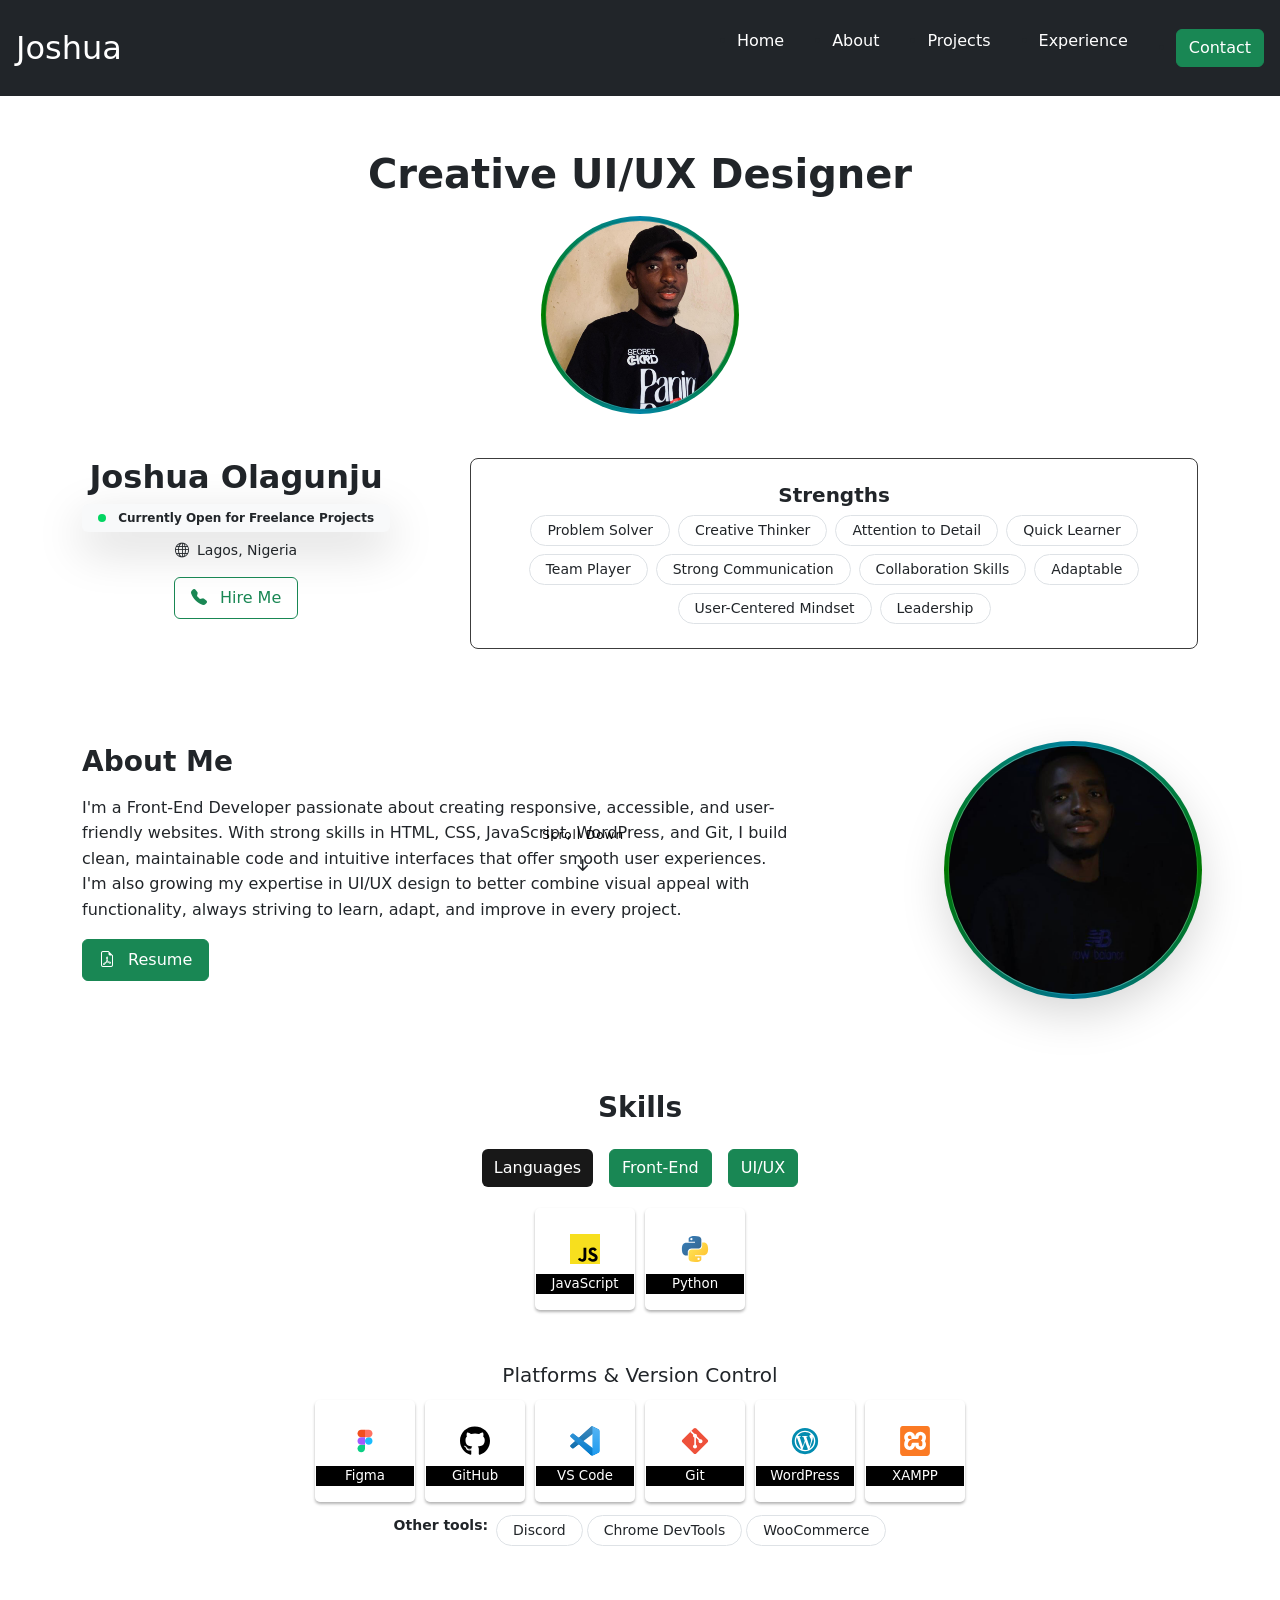
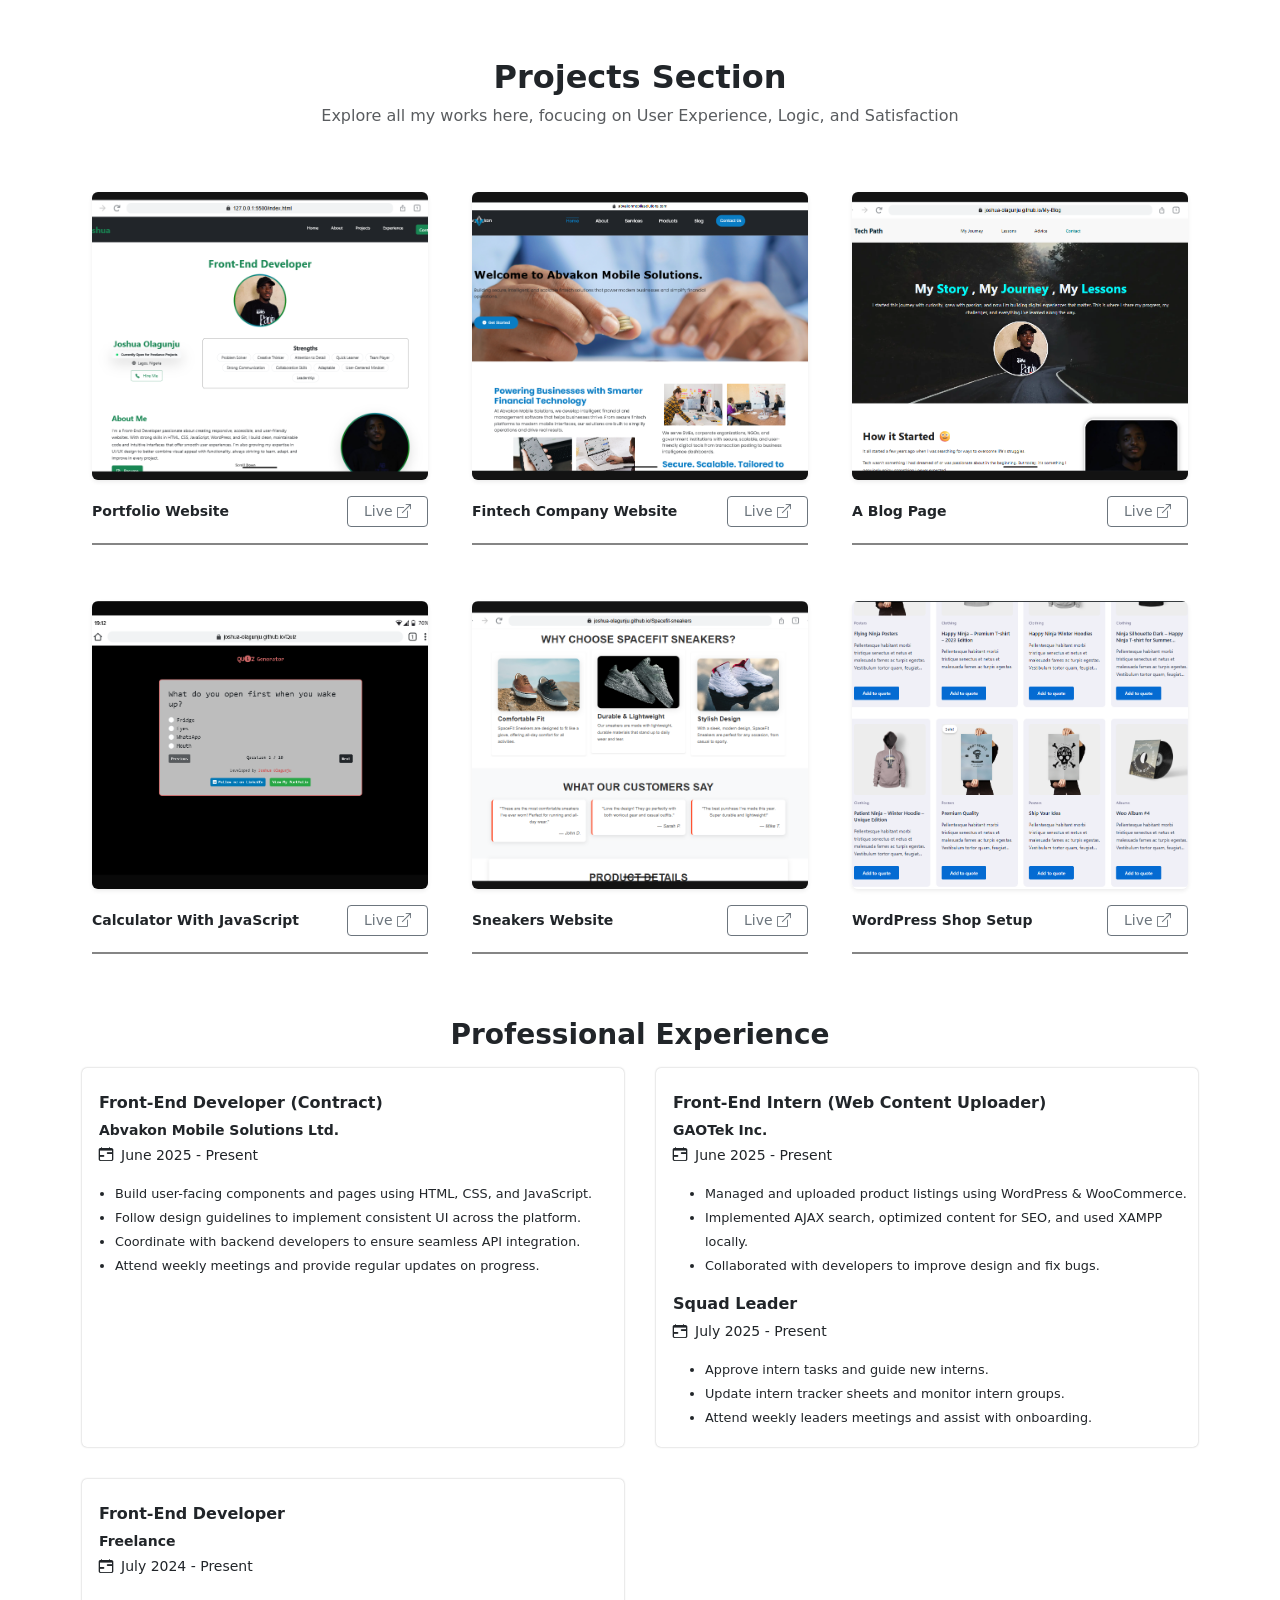
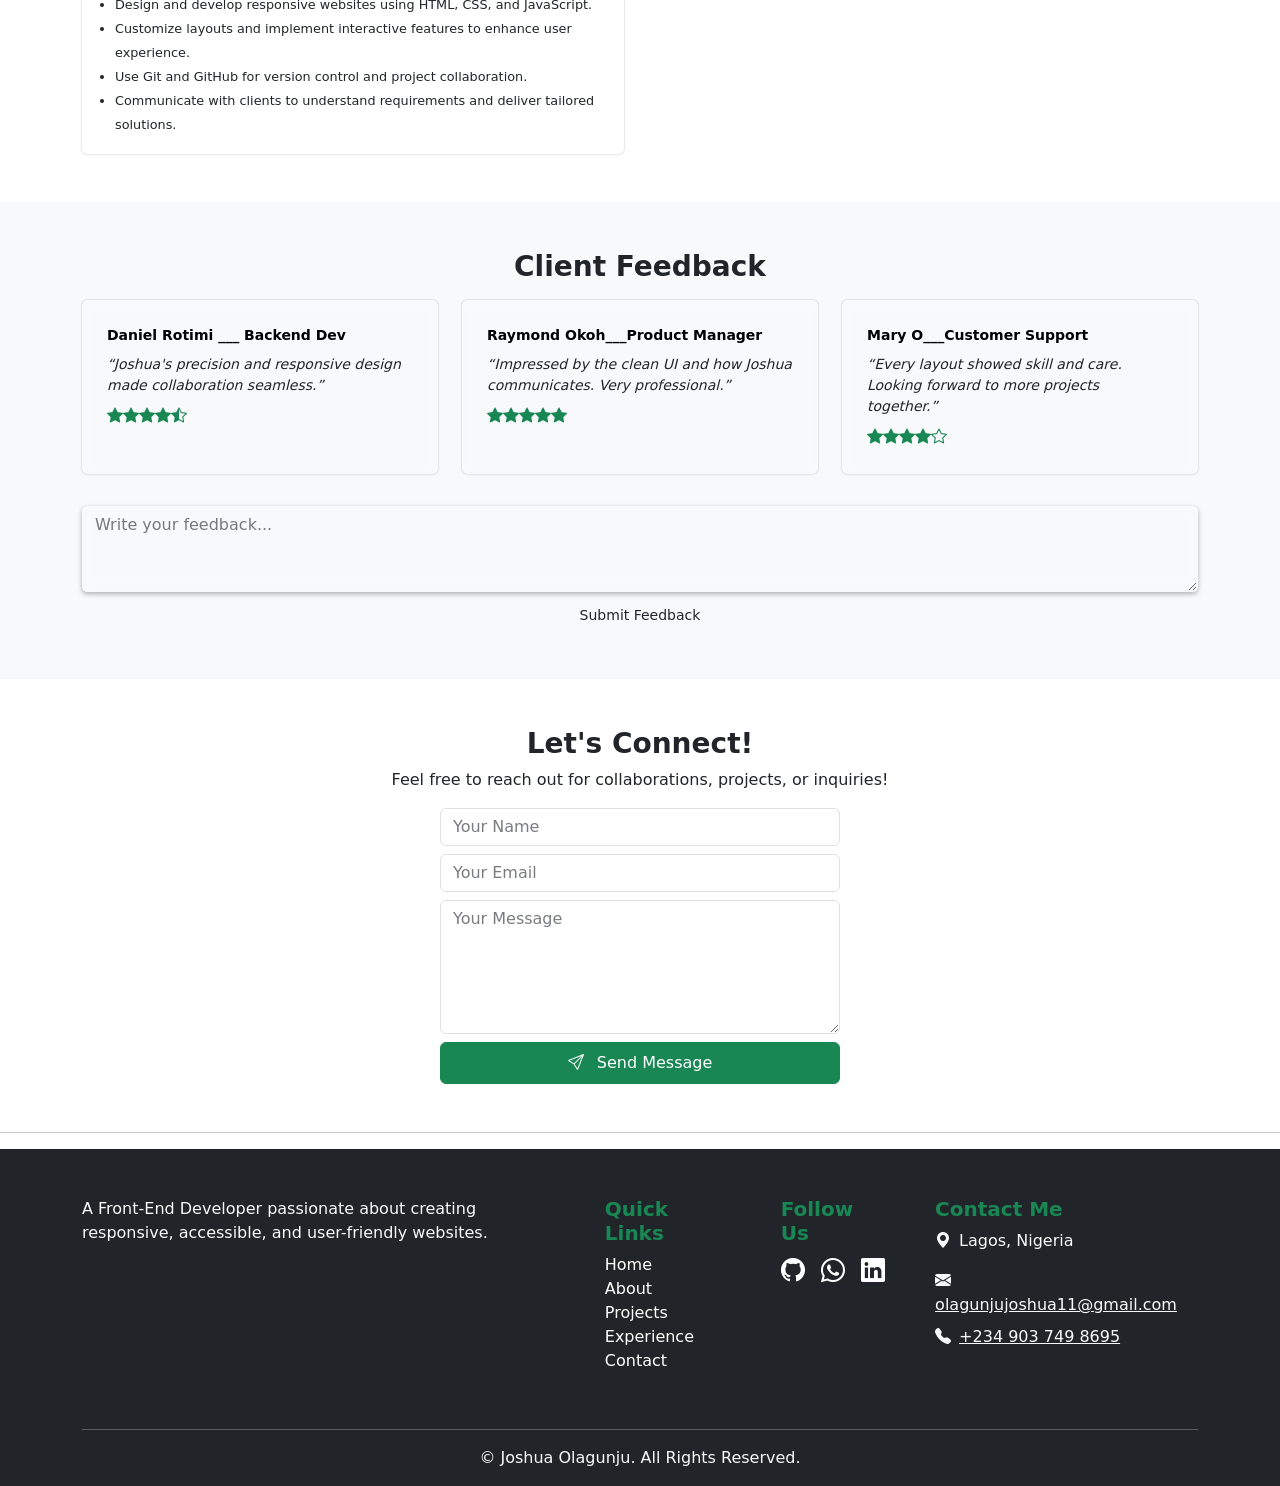
==== index.html @ f1cfe769 "Project" ====
<!DOCTYPE html>
<html lang="en">
        <head>
    <link rel="icon" href="Images/letter-o-svgrepo-com.svg" type="image/svg+xml" sizes="16x16 32x32">
    <title>Joshua Olagunju Portfolio</title>
    <meta name="Description" content="Joshua Olagunju - Showcasing web development, UI/UX design, and cybersecurity projects.">
    <meta charset="UTF-8">
    <meta name="viewport" content="width=device-width, initial-scale=1.0">
    <link href="https://cdn.jsdelivr.net/npm/aos@2.3.4/dist/aos.css" rel="stylesheet">
    <link rel="stylesheet" href="CSS/bootstrap.min.css">
    <link rel="stylesheet" href="https://cdn.jsdelivr.net/npm/bootstrap-icons@1.10.5/font/bootstrap-icons.css">
    <link rel="stylesheet" href="CSS/style.css">
        </head>

    <body>

    <!--=========
     HEADER SECTION
     ===========-->
    <header class="d-flex justify-content-between align-items-center px-3 py-4 bg-dark">
  <!-- Logo -->
      <div class=" " style="font-size: x-large;">
        <a href="#" style="text-decoration: none;">
          <div class="">
              <span class="text-white fs-2">Joshua</span>
          </div>
        </a>
      </div>

  <!-- Navigation (Only on md and above) -->
      <div class="">
        <nav class="web-nav">
          <ul  class="gap-5 d-flex mb-0">
            <li><a href="#" class="">Home</a></li>
            <li><a href="#about" class="">About</a></li>
            <li><a href="#projects" class="">Projects</a></li>
            <li><a href="#experience" class="">Experience</a></li>
            <li><a href="#contact" class="btn btn-success">Contact</a></li>
          </ul>
        </nav>
      </div>

    <!-- Mobile Menu -->
    <div class="mobile-nav">
      <input type="checkbox" id="menu-toggle" class="menu-checkbox">
        <label for="menu-toggle" class="menu-label">☰</label>
          <nav class="menu bg-dark">
            <ul>
              <li><a href="#">Home</a></li>
              <li><a href="#about"> About</a></li>
              <li><a href="#projects"> Projects</a></li>
              <li><a href="#experience"> Experience</a></li>
              <li><a href="#contact"> Contact</a></li>
            </ul>
          </nav>
    </div>

    </header>


    <!--=========
     HERO SECTION
     ===========-->
    <section id="hero" class="heroo pt-5 mt-0">
      <p class="text-center  fs-1 mb-3 welcomeid fw-bold" id="welcome"></p>
        <div class="d-flex justify-content-center align-items-center">
          <div class="border-glow">
            <img src="Images/Profile.jpg" class="img-fluid rounded-circle feature-box"
            id="about-image" alt="Profile Picture" 
            style="max-width: 190px; max-height: 190px;">
          </div>
        </div>
    </section>

    <!--=========
     HERO SECTION 2
     ===========-->
    <section class="container py-5 text-center ">

      <div class="second-hero">

        <div class="" >
          <h3 class="fw-bold  fs-2">Joshua Olagunju</h3>
            <div class="badge py-2 mb-2 px-3 gap-2 bg-light shadow-lg text-dark">
              <span class="blinking-dot me-2"></span> Currently Open for Freelance Projects
            </div>
              <p class="small hero-2-text">
                <i class="bi bi-globe me-2"></i>Lagos, Nigeria
              </p>
            <div>
              <a href="mailto:olagunjujoshua11@gmail.com" target="_blank"
               class="btn btn-outline-success px-3 py-2">
                <i class="bi-telephone-fill me-2"></i> Hire Me
              </a>
            </div>
        </div>

  <!-- Right: Project card -->
          <div class="strength p-4">
            <h5 class="card-title fw-bold mb-2 text-center">Strengths</h5>
              <div class="d-flex flex-wrap justify-content-center gap-2 mt-2 small">
                  <span class="px-3 py-1 border rounded-pill  strength-pill">Problem Solver</span>
                  <span class="px-3 py-1 border rounded-pill  strength-pill">Creative Thinker</span>
                  <span class="px-3 py-1 border rounded-pill  strength-pill">Attention to Detail</span>
                  <span class="px-3 py-1 border rounded-pill  strength-pill">Quick Learner</span>
                  <span class="px-3 py-1 border rounded-pill  strength-pill">Team Player</span>
                  <span class="px-3 py-1 border rounded-pill  strength-pill">Strong Communication</span>
                  <span class="px-3 py-1 border rounded-pill  strength-pill">Collaboration Skills</span>
                  <span class="px-3 py-1 border rounded-pill  strength-pill">Adaptable</span>
                  <span class="px-3 py-1 border rounded-pill  strength-pill">User-Centered Mindset</span>
                  <span class="px-3 py-1 border rounded-pill  strength-pill">Leadership</span>
              </div>
          </div>
      
        </div>

  <!-- Scroll Down Indicator -->
        <div class="scroll-down-indicator position-fixed bottom-0 end-50 m-3 d-none d-md-flex flex-column align-items-center">
          <span class="scroll-text small mb-1">Scroll Down</span>
            <i class="bi bi-arrow-down-short fs-4"></i>
        </div>
    </section>

    <!--=========
     ABOUT SECTION 
     ===========-->
    <section class="container py-5" id="about">
      <div class="about-section">

    <!-- Left Column: About Me Text -->
      <div>
        <div class="mb-3">
          <h3 class="fw-bold mb-0 ">About Me</h3>  
        </div>
          <p style="line-height: 1.6;">
            I'm a Front-End Developer passionate about creating responsive, accessible, and 
            user-friendly websites. With strong skills in HTML, CSS, JavaScript, WordPress,
            and Git, I build clean, maintainable code and intuitive interfaces that offer 
            smooth user experiences. I'm also growing my expertise in UI/UX design to better
            combine visual appeal with functionality, always striving to learn, adapt,
            and improve in every project.
          </p> 
            <button class="btn btn-success px-3 py-2"
                onclick="window.open('https://drive.google.com/file/d/1ixVvZtVvsnKOEx0xkJU2wx_cqNQzEuU1/view?usp=sharing', '_blank')">
              <i class="bi bi-file-earmark-pdf me-2"></i> Resume 
            </button>
      </div>

    <!-- Right Column: Profile Image -->
      <div class=" d-flex justify-content-center">
        <div class="border-glow">
          <img src="Images/467865609_122128371410443868_6691633975994226230_n (1).jpg" 
            alt="Joshua Olagunju" 
            class="img-fluid rounded-circle feature-box shadow-lg" style="max-width: 290px; max-height: 290px;">
        </div>
      </div>
      </div>
    </section>
  
    <!--=========
     SKILLS SECTION
     ===========-->
    <section class="container text-center py-5" id="skills">
  <h3 class="fw-bold mb-4" >Skills</h3>

  <!-- Skill Buttons -->
      <div class="d-flex justify-content-center my-3">
        <div class="d-flex gap-3">
          <button class="btn  btn-success skill-btn active" data-skill="languages" onclick="showSkill('languages')">Languages</button>
          <button class="btn  btn-success skill-btn" data-skill="frontend" onclick="showSkill('frontend')">Front-End</button>
          <button class="btn btn-success skill-btn" data-skill="uiux" onclick="showSkill('uiux')">UI/UX</button>
        </div>
      </div>

  <!-- Skill Tabs -->
      <div class="row justify-content-center ">
        

      <!-- Languages Tab -->
          <div id="languages" class="skill-section">
            <div class="d-flex flex-wrap justify-content-center align-items-center">
              <figure class="logo-container2">
                <img src="Images/javascript-svgrepo-com.svg" alt="JavaScript Logo" class="logo2">
                  <figcaption>JavaScript</figcaption>
              </figure>
              <figure class="logo-container2">
                <img src="Images/python-svgrepo-com(1).svg" alt="Python Logo" class="logo2">
                  <figcaption>Python</figcaption>
              </figure>
            </div>
          </div>

      <!-- Front-End Tab -->
          <div id="frontend" class="skill-section" style="display:none;">
            <div class="d-flex flex-wrap justify-content-center align-items-center">
              <figure class="logo-container2">
                <img src="Images/html-5-svgrepo-com.svg" alt="HTML Logo" class="logo2">
                  <figcaption>HTML</figcaption>
              </figure>
              <figure class="logo-container2">
                <img src="Images/css-svgrepo-com.svg" alt="CSS Logo" class="logo2">
                  <figcaption>CSS</figcaption>
              </figure>
              <figure class="logo-container2">
                <img src="Images/bootstrap-4-logo-svgrepo-com.svg" alt="Bootstrap Logo" class="logo2">
                  <figcaption>Bootstrap</figcaption>
              </figure>
              <figure class="logo-container2">
                <img src="Images/tailwindcss-icon-svgrepo-com.svg" alt="TailwindCSS Logo" class="logo2">
                  <figcaption>TailwindCSS</figcaption>
              </figure>
            </div>
          </div>

      <!-- UI/UX Tab -->
          <div id="uiux" class="skill-section" style="display:none;">
            <div class="d-flex flex-wrap justify-content-center align-items-center">
              <figure class="logo-container2">
                <img src="Images/figma-svgrepo-com.svg" alt="Figma Logo" class="logo2">
                  <figcaption>Figma</figcaption>
              </figure>
              <figure class="logo-container2">
                <img src="Images/adobe-xd-1-logo-svgrepo-com.svg" alt="Adobe XD Logo" class="logo2">
                  <figcaption>Adobe XD</figcaption>
              </figure>
              <figure class="logo-container2">
                <img src="Images/FigJam-technology (1).svg" alt="Figjam Logo" class="logo2">
                  <figcaption>Figjam</figcaption>
              </figure>
              <figure class="logo-container2">
                <img src="Images/miro.svg" alt="Miro Logo" class="logo2">
                  <figcaption>Miro</figcaption>
              </figure>
              <figure class="logo-container2">
                <img src="Images/canva-icon.svg" alt="Canva Logo" class="logo2">
                  <figcaption>Canva</figcaption>
              </figure>
            </div>
          </div>

    
  </div>

          <h5 class="fs-5 text-center mt-5">Platforms & Version Control</h5>
            <div class="d-flex flex-wrap align-items-center justify-content-center">
              <figure class="logo-container2 platform-item">
                <img src="Images/figma-svgrepo-com.svg" alt="Figma Logo" class="logo2">
                  <figcaption>Figma</figcaption>
              </figure>
              <figure class="logo-container2">
                <img src="Images/github.svg" alt="GitHub Logo" class="logo2 git">
                  <figcaption>GitHub</figcaption>
              </figure>
              <figure class="logo-container2 platform-item">
                <img src="Images/visual-studio-code-svgrepo-com.svg" alt="VS Code Logo" class="logo2">
                  <figcaption>VS Code</figcaption>
              </figure>
              <figure class="logo-container2 platform-item">
                <img src="Images/git-svgrepo-com(2).svg" alt="Git Logo" class="logo2">
                  <figcaption>Git</figcaption>
              </figure>
              <figure class="logo-container2 platform-item">
                <img src="Images/wordpress-svgrepo-com.svg" alt="WordPress Logo" class="logo2">
                  <figcaption>WordPress</figcaption>
              </figure>
              <figure class="logo-container2 platform-item">
                <img src="Images/xampp-svgrepo-com.svg" alt="XAMPP Logo" class="logo2">
                  <figcaption>XAMPP</figcaption>
              </figure>
            </div>

            <p class="d-flex flex-wrap justify-content-center gap-1 mt-2 small">
              <strong class="me-1 mb-0">Other tools:</strong>
                <span class="px-3 py-1 border rounded-pill  strength-pill">Discord</span>
                  <span class="px-3 py-1 border rounded-pill  strength-pill">Chrome DevTools</span>
                  <span class="px-3 py-1 border rounded-pill  strength-pill">WooCommerce</span>
            </p>
    </section>


    <!--=========
     PROJECTS SECTION
     ===========-->
    <section class="container text-center my-5">

      <h2 class="fw-bold ">Projects Section</h2>
      <p class="text-muted mb-5">Explore all my works here, focucing on User Experience, Logic, and Satisfaction</p>


      <div class="project-grid">

        <div class="project-grid-images my-3" style="border-bottom: 2px solid rgb(133, 133, 133);">
          <img src="./Images/Port Image.png" alt="Screenshot of Portfolio Website" 
          class="img-fluid rounded shadow-sm">
            <div class="d-flex justify-content-between align-items-center my-3">
              <h6 class="mb-0 fw-semibold small">Portfolio Website</h6>
                <a href="https://joshua-olagunju.github.io/My-portfolio/" target="_blank"
                 class="btn btn-sm btn-outline-secondary px-3">
                  Live <i class="bi bi-box-arrow-up-right"></i>
                </a>
            </div>
        </div>

        <div class="project-grid-images my-3" style="border-bottom: 2px solid rgb(133, 133, 133);">
          <img src="./Images/Abvakon Image.png" alt="Screenshot of Abvakon Website" 
          class="img-fluid rounded shadow-sm">
            <div class="d-flex justify-content-between align-items-center my-3">
              <h6 class="mb-0 fw-semibold small"> Fintech Company Website</h6>
                <a href="https://abvakonmobilesolutions.com/" target="_blank"
                 class="btn btn-sm btn-outline-secondary px-3">
                  Live <i class="bi bi-box-arrow-up-right"></i>
                </a>
            </div>
        </div>

        <div class="project-grid-images my-3" style="border-bottom: 2px solid rgb(133, 133, 133);">
          <img src="./Images/Tech Image.png" alt="Screenshot of a tech blog" 
          class="img-fluid rounded shadow-sm">
            <div class="d-flex justify-content-between align-items-center my-3">
              <h6 class="mb-0 fw-semibold small">A Blog Page</h6>
                <a href="https://joshua-olagunju.github.io/My-Blog/" target="_blank"
                 class="btn btn-sm btn-outline-secondary px-3">
                  Live <i class="bi bi-box-arrow-up-right"></i>
                </a>
            </div>
        </div>

        <div class="project-grid-images my-3" style="border-bottom: 2px solid rgb(133, 133, 133);">
          <img src="./Images/Calculator Image (2).png" alt="Screenshot of a Calculator" 
          class="img-fluid rounded shadow-sm">
            <div class="d-flex justify-content-between align-items-center my-3">
              <h6 class="mb-0 fw-semibold small">Calculator With JavaScript</h6>
                <a href="https://joshua-olagunju.github.io/Quiz/" target="_blank"
                 class="btn btn-sm btn-outline-secondary px-3">
                  Live <i class="bi bi-box-arrow-up-right"></i>
                </a>
            </div>
        </div>

        <div class="project-grid-images my-3" style="border-bottom: 2px solid rgb(133, 133, 133);">
          <img src="./Images/SpaceFit Image.png" alt="Screenshot of Sneakers Website" 
          class="img-fluid rounded shadow-sm">
            <div class="d-flex justify-content-between align-items-center my-3">
              <h6 class="mb-0 fw-semibold small">Sneakers Website</h6>
                <a href="https://joshua-olagunju.github.io/Spacefit-sneakers/" target="_blank"
                 class="btn btn-sm btn-outline-secondary px-3">
                  Live <i class="bi bi-box-arrow-up-right"></i>
                </a>
            </div>
        </div>

        <div class="project-grid-images my-3" style="border-bottom: 2px solid rgb(133, 133, 133);">
          <img src="./Images/WordPress Image.png" alt="Screenshot of Sneakers Website" 
          class="img-fluid rounded shadow-sm">
            <div class="d-flex justify-content-between align-items-center my-3">
              <h6 class="mb-0 fw-semibold small">WordPress Shop Setup</h6>
                <a href="https://drive.google.com/drive/folders/1NFXhBKiJlzMrghmNRfj2yG6DlJ00snWy?usp=sharing"
                 target="_blank" class="btn btn-sm btn-outline-secondary px-3">
                  Live <i class="bi bi-box-arrow-up-right"></i>
                </a>
            </div>
        </div>

      </div>
    </section>

    
    <!-- <section class="container py-5">
      <div class="mb-5 align-items-center justify-content-center">
        <div class="mb-4 text-md-center">
          <h3 id="projects" class="fw-bold mb-3 text-success">Featured projects</h3>
        </div>

    <div class="project-section" id="project-container">
      
      <div class="">
       <div class="card custom-card feature-box">
       <img src="Images/Screenshot 2025-06-28 085512.png" class="card-img-top" alt="Project 1">
       <div class="card-body mx-1 d-flex flex-column mt-0">
       <h6 class="card-title fw-semibold mt-4 text-start text-success" >Portfolio Website</h6>
       <p class="card-text text-start small text">
        My personal portfolio showcasing front-end skills with clean UI, responsive design,
         and smooth navigation using HTML, CSS, JS & Bootstrap</p>       
        <div class="d-flex gap-2 justify-content-between mt-auto">
        <a href="https://github.com/Joshua-olagunju/My-portfolio/blob/main/index.html" 
        class="btn btn-success btn-sm"  target="_blank">
          Code <i class="bi bi-code-slash"></i>
        </a>
        <a href="https://joshua-olagunju.github.io/My-portfolio/" target="_blank"
         class="btn btn-outline-success btn-sm">
          View Live <i class="bi bi-box-arrow-up-right"></i>
        </a>
        <a href="https://github.com/Joshua-olagunju/My-portfolio/blob/main/README.md" target="_blank"
          class="btn btn-success btn-sm">Read More <i class="bi bi-arrow-right"></i></a>
        </div>
      </div>
          </div>
      </div>

    
      <div class="">
        <div class="card custom-card feature-box">
    <img src="Images/Screenshot 2025-06-11 114315.png" class="card-img-top" alt="WooCommerce Project">
    <div class="card-body mx-1 d-flex flex-column mt-0">
        <h6 class="card-title fw-semibold mt-4 text-start text-success">WordPress Store Setup</h6>
        <p class="card-text text-start small text">
          A local WordPress store built with XAMPP, WooCommerce, and Astra Theme. Tasks included product CSV import, plugin setup, and UI customization via WordPress Customizer.
        </p>
      <div class="d-flex gap-2  justify-content-between mt-auto">
        <a href="https://github.com/Joshua-olagunju/ReadMe-WooCommerce/tree/main" target="_blank"
          class="btn btn-success btn-sm">Read More <i class="bi bi-arrow-right"></i></a>
        <a href="https://drive.google.com/drive/folders/1NFXhBKiJlzMrghmNRfj2yG6DlJ00snWy?usp=sharing" target="_blank"
          class="btn btn-outline-success btn-sm">View Demo <i class="bi bi-box-arrow-up-right"></i></a>
      </div>
    </div>
  </div>
      </div>

      
      <div class="">
        <div class="card custom-card feature-box">
       <img src="Images/Sky.png" class="card-img-top" alt="Project 3">
       <div class="card-body mx-1 d-flex flex-column mt-0">
       <h6 class="card-title fw-semibold mt-4 text-start text-success" >Skytime bulilding and solutions</h6>
       <p class="card-text text-start small text">
        A responsive front-end website for a building solutions company, showcasing products and past
        projects. Includes product listing, gallery highlights, and a checkout flow designed for future backend integration.
              </p>
     
         <div class="d-flex gap-2  justify-content-between mt-auto">
        <a href="#" target="_blank"
          class="btn btn-success btn-sm">
          View Live <i class="bi bi-box-arrow-up-right"></i>
        </a>
        <a href="#" target="_blank"
          class="btn btn-outline-success btn-sm">Read More <i class="bi bi-arrow-right"></i></a>
      </div>
      </div>
          </div>
      </div>

      
      <div class=" extra-project d-none">
        <div class="card custom-card feature-box">
       <img src="Images/Screenshot 2025-06-13 183102.png" class="card-img-top" alt="Project 3">
       <div class="card-body mx-1 d-flex flex-column mt-0">
       <h6 class="card-title fw-semibold mt-4 text-start text-success" >Spacefit Sneakers</h6>
       <p class="card-text text-start small text">
         A sleek landing page for showcasing stylish sneakers with responsive design
         and smooth UX. Built with HTML, Bootstrap, CSS, and JavaScript...
              </p>
     
         <div class="d-flex gap-2  justify-content-between mt-auto">
        <a href="https://github.com/Joshua-olagunju/Spacefit-sneakers/blob/main/index.html"  target="_blank"
          class="btn-success btn btn-sm">
          Code <i class="bi bi-code-slash"></i>
        </a>
        <a href="https://joshua-olagunju.github.io/Spacefit-sneakers/" target="_blank"
          class="btn btn-outline-success btn-sm">
          View Live <i class="bi bi-box-arrow-up-right"></i>
        </a>
        <a href="https://github.com/Joshua-olagunju/Spacefit-sneakers/blob/main/README.md" target="_blank"
          class="btn btn-success btn-sm">Read More <i class="bi bi-arrow-right"></i></a>
      </div>
      </div>
          </div>
      </div>

      <div class=" extra-project d-none">
  <div class="card custom-card feature-box">
    <img src="Images/Screenshot 2025-05-22 103023.png" class="card-img-top" alt="Project 4">
    <div class="card-body mx-1 d-flex flex-column mt-0">
      <h6 class="card-title fw-semibold mt-4 text-start text-success">Tech Blog</h6>
      <p class="card-text text-start small text">
        My Personal Blog, about my Tech story, Journey and Lessons.
      </p>

      <div class="d-flex gap-2 justify-content-between mt-auto">
        <a href="https://github.com/Joshua-olagunju/My-Blog/blob/main/index.html"
          target="_blank"
          class="btn btn-sm btn-success">
          Code <i class="bi bi-code-slash"></i>
        </a>

        <a href="https://joshua-olagunju.github.io/My-Blog/"
          target="_blank"
          class="btn btn-sm btn-outline-success
          ">
          View Live <i class="bi bi-box-arrow-up-right"></i>
        </a>
      </div>
    </div>
  </div>
</div>

      <div class=" extra-project d-none">
         <div class="card  custom-card feature-box">
       <img src="Images/Screenshot 2025-06-13 183620.png" class="card-img-top" alt="Project 2">
       <div class="card-body mx-1 d-flex flex-column mt-0">
       <h6 class="card-title  fw-semibold mt-4 text-start text-success" >DriftTech Website</h6>
       <p class="card-text text-start small text">
         A company site for web dev, cybersecurity & IT consulting. I handled 
        front-end layout, UX, and responsiveness using HTML, CSS, JS & PHP...
      </p>
    
        <div class="d-flex justify-content-between mt-auto">
        <a href="https://drifttech.com.ng/index.php" target="_blank"
         class="btn btn-sm btn-success">
          View Live <i class="bi bi-box-arrow-up-right"></i>
        </a>
          <a href="https://github.com/Joshua-olagunju/ReadMe-DriftTech/blob/main/README.md" target="_blank"
          class="btn btn-sm btn-outline-success">Read More <i class="bi bi-arrow-right"></i></a>
      </div>
      </div>
            </div>
      </div>

      <div class=" extra-project d-none">
      <div class="card custom-card feature-box">
    <img src="Images\Screenshot 2025-06-06 234215.png" class="card-img-top" alt="Quiz Project">
    <div class="card-body mx-1 d-flex flex-column mt-0">
        <h6 class="card-title fw-semibold mt-4 text-start text-success">Quiz Generator App</h6>
        <p class="card-text text-start small text">
          A personalized quiz application built with HTML, CSS, Bootstrap & JavaScript. 
          It features multiple-choice questions, score tracking, and dynamic rendering.
        </p>
   
      <div class="d-flex justify-content-between mt-auto">
        <a href="https://github.com/Joshua-olagunju/Quiz/blob/main/index.html" target="_blank"
          class="btn btn-sm btn-success">
          Code <i class="bi bi-code-slash"></i>
        </a>
        <a href="https://joshua-olagunju.github.io/Quiz/" target="_blank"
          class="btn btn-sm btn-outline-success">
          View Live <i class="bi bi-box-arrow-up-right"></i>
        </a>
      </div>
    </div>
  </div>
      </div>

      <div class=" extra-project d-none">
        <div class="card custom-card feature-box">
       <img src="Images/Screenshot 2025-06-13 183233.png" class="card-img-top" alt="Project 4">
       <div class="card-body mx-1 d-flex flex-column mt-0">
       <h6 class="card-title fw-semibold mt-4 text-start text-success" >Web Dev Portfolio</h6>
       <p class="card-text text-start small text" >
        A responsive, modern site built with HTML, CSS & JS to showcase the client’s work and contact info.</p>
   
         <div class="d-flex gap-2 justify-content-between mt-auto">
        <a href="https://github.com/Temitayo-Rotimi/My-portfolio"  target="_blank"
          class="btn btn-sm btn-success">
          Code <i class="bi bi-code-slash"></i>
        </a>
        <a href="https://temitayo-rotimi.github.io/My-portfolio/" target="_blank"
          class="btn btn-sm btn-outline-success">
          View Live <i class="bi bi-box-arrow-up-right"></i>
        </a>
      </div>
      </div>
            </div>
      </div>
    </div>

    
    <div class="text-center mt-4">
      <button id="toggle-projects" class="btn btn-success"><i class="bi bi-kanban me-2"></i>More Projects</button>
    </div>
  </div>
    </section> -->

    <!--=========
     EXPEREINCE SECTION
     ===========-->
    <section class="container pb-5">
        <h3 id="experience" class="text-start text-md-center mb-3 fw-bold">
        Professional Experience
        </h3>
          <div class="experience-section">
    <!-- Abvakon -->
              <div class="text-start feature-box h-100">
                <h6 class="mt-4 ms-3 fw-semibold ">Front-End Developer (Contract)</h6>
                  <p class="small mb-1 ms-3 fw-semibold">Abvakon Mobile Solutions Ltd.</p>
                  <p class="small ms-3">
                    <i class="bi bi-calendar-range me-2"></i>June 2025 - Present
                  </p>
       
                    <ul style="font-size: 0.8rem; line-height: 1.5rem; color:var(--text-color)">
                      <li>Build user-facing components and pages using HTML, CSS, and JavaScript.</li>
                      <li>Follow design guidelines to implement consistent UI across the platform.</li>
                      <li>Coordinate with backend developers to ensure seamless API integration.</li>
                      <li>Attend weekly meetings and provide regular updates on progress.</li>
                    </ul>
              </div>
    <!-- GAOTek -->
            
              <div class="text-start feature-box h-100">
                <h6 class="mt-4 ms-3 fw-semibold ">Front-End Intern (Web Content Uploader)</h6>
                  <p class="small mb-1 ms-3 fw-semibold">GAOTek Inc.</p>
                  <p class="small ms-3">
                    <i class="bi bi-calendar-range me-2"></i>June 2025 - Present
                  </p>
                    <ul class="ms-3" style="font-size: 0.8rem; line-height: 1.5rem; color:var(--text-color)">
                      <li>Managed and uploaded product listings using WordPress & WooCommerce.</li>
                      <li>Implemented AJAX search, optimized content for SEO, and used XAMPP locally.</li>
                      <li>Collaborated with developers to improve design and fix bugs.</li>
                    </ul>

                      <h6 class="ms-3 fw-semibold">Squad Leader</h6>
                        <p class="small ms-3">
                          <i class="bi bi-calendar-range me-2"></i>July 2025 - Present
                        </p>
                          <ul class="ms-3" style="font-size: 0.8rem; line-height: 1.5rem; color:var(--text-color)">
                            <li>Approve intern tasks and guide new interns.</li>
                            <li>Update intern tracker sheets and monitor intern groups.</li>
                            <li>Attend weekly leaders meetings and assist with onboarding.</li>
                          </ul>
              </div>
  <!-- Freelance Centered -->             
                <div class="text-start feature-box h-100">
                  <h6 class="mt-4 ms-3 fw-semibold ">Front-End Developer</h6>
                    <p class="small mb-1 ms-3 fw-semibold">Freelance</p>
                      <p class="small ms-3">
                        <i class="bi bi-calendar-range me-2"></i>July 2024 - Present
                      </p>
      
                        <ul style="font-size: 0.8rem; line-height: 1.5rem; color:var(--text-color)">
                          <li>Design and develop responsive websites using HTML, CSS, and JavaScript.</li>
                          <li>Customize layouts and implement interactive features to enhance user experience.</li>
                          <li>Use Git and GitHub for version control and project collaboration.</li>
                          <li>Communicate with clients to understand requirements and deliver tailored solutions.</li>
                        </ul>
                </div>
          </div>
            
    </section>

           
    <!-- FEEDBACK SECTION -->
    <section class="py-5 bg-light">
  <h3 class="text-center mb-3 fw-bold">Client Feedback</h3>
  <div class="container">
    <div class="row justify-content-center">

      <!-- Testimonial 1 -->
      <div class="col-md-4 col-sm-6 mb-2" > <!-- Added mb-4 for vertical gap -->
        <div class="feature-box h-100">
          <article class="rounded p-4 h-100">
            <div class="d-flex align-items-center gap-2 mb-2">
              <span class="small fw-semibold" style="color: #000000;">Daniel Rotimi ___ Backend Dev</span>
            </div>
            <p class="fst-italic small mb-2">“Joshua's precision and responsive design made collaboration seamless.”</p>
            <div class="text-success">
              <i class="bi bi-star-fill"></i><i class="bi bi-star-fill"></i><i class="bi bi-star-fill"></i><i class="bi bi-star-fill"></i><i class="bi bi-star-half"></i>
            </div>
          </article>
        </div>
      </div>

      <!-- Testimonial 2 -->
      <div  class="col-md-4 col-sm-6 mb-2 ">
        <div class="feature-box h-100">
          <article class="rounded p-4 h-100">
            <div class="d-flex align-items-center gap-2 mb-2">
              <span class="small fw-semibold" style="color: #000000;">Raymond Okoh___Product Manager</span>
            </div>
            <p class="fst-italic small mb-2">“Impressed by the clean UI and how Joshua communicates. Very professional.”</p>
            <div class="text-success">
              <i class="bi bi-star-fill"></i><i class="bi bi-star-fill"></i><i class="bi bi-star-fill"></i><i class="bi bi-star-fill"></i><i class="bi bi-star-fill"></i>
            </div>
          </article>
        </div>
      </div>

      <!-- Testimonial 3 -->
      <div class="col-md-4 col-sm-6 mb-2 ">
        <div class="feature-box h-100">
          <article class="rounded p-4 h-100">
            <div class="d-flex align-items-center gap-2 mb-2">
              <span class="small fw-semibold" style="color: #000000;">Mary O___Customer Support</span>
            </div>
            <p class="fst-italic small mb-2">“Every layout showed skill and care. Looking forward to more projects together.”</p>
            <div class="text-success">
              <i class="bi bi-star-fill"></i><i class="bi bi-star-fill"></i><i class="bi bi-star-fill"></i><i class="bi bi-star-fill"></i><i class="bi bi-star"></i>
            </div>
          </article>
        </div>
      </div>

    </div>

    <!-- CTA -->
<div class="text-center mt-4">
  <!-- Feedback input section -->
  <div id="feedback">
    <textarea id="feedbackText" rows="3" class="form-control mb-2 feedback" 
    placeholder="Write your feedback..."></textarea>
    <button id="submitFeedback" class="btn btn-sm px-4">Submit Feedback</button>
  </div>

  <!-- Thank you message hidden initially -->
  <p id="thankYouMsg" class="fw-semibold mt-2" style="display: none;">Thank you for your feedback!!!</p>
</div>

  </div>
    </section>

    <!-- BACKTOTOP SECTION -->
    <section>
          <div class="backtotop" id="backToTop">
            <a href="#"><img src="Images\top-up-direction-move-svgrepo-com.svg" alt="back to top"></a>
          </div>
    </section>

    <!-- CONTACT SECTION -->
    <section id="contact" class="mb-5 d-flex flex-column align-items-center justify-content-center">
      <!-- Toast container -->
<div id="toast">
</div>
  <h3 class="fw-bold text-center  mt-5">Let's Connect!</h3>
  <p class="text-center">Feel free to reach out for collaborations, projects, or inquiries!</p>

  <div class="w-100 d-flex justify-content-center px-3">
    <form action="https://formspree.io/f/mkgjdyrv" method="POST" autocomplete="on" class="w-100" style="max-width: 400px;">
      <div class="mb-2" style="  border: 1px solid var(--text-color); border-radius: 8px;">
        <input type="text" name="name" id="name" class="form-control" placeholder="Your Name" required autocomplete="name"
         />
      </div>
      <div class="mb-2" style="  border: 1px solid var(--text-color); border-radius: 8px;">
        <input type="email" name="_replyto" class="form-control" placeholder="Your Email" required autocomplete="email"
           />
      </div>
      <div class="mb-2" style="  border: 1px solid var(--text-color); border-radius: 8px;">
        <textarea name="message" class="form-control" rows="5" placeholder="Your Message" required autocomplete="off"
  ></textarea>
      </div>
      <button type="submit" class="w-100 py-2 small btn btn-success"
      >
        <i class="bi bi-send me-2"></i> Send Message
      </button>
    </form>
  </div>
    </section>

  
    <script src="JS/script.js"></script>
    <script src="https://cdn.jsdelivr.net/npm/aos@2.3.4/dist/aos.js"></script>
    <script>
    AOS.init({
        duration: 1700,  // Duration of the animation
        once: false,     // Make sure animation happens only once
        mirror: true,
    });
    </script>

    </body>
    <hr style="color: var(--text-color)">

     <!--============== 
        Footer Section
    ================-->
    <footer class="bg-dark text-light pt-5 pb-3">
  <div class="container">
    <!-- <div class="row d-flex flex-column flex-md-row"> -->
    <div class=" my-footer">

      <!-- Logo and Description -->
      <div class="footer-description mb-4 align-items-center align-items-md-start">
        
        <p>A Front-End Developer passionate about creating responsive, accessible, and 
            user-friendly websites. </p>
      </div>

      <!-- Quick Links -->
      <div class=" mb-4">
        <h5 class="fw-bold text-success">Quick Links</h5>
        <ul class="list-unstyled foot">
           <li><a href="#" class="">Home</a></li>
            <li><a href="#about" class="">About</a></li>
            <li><a href="#projects" class="">Projects</a></li>
            <li><a href="#experience" class="">Experience</a></li>
            <li><a href="#contact" class="">Contact</a></li>
        </ul>
      </div>

      <!-- Social Links -->
      <div class=" mb-4 align-items-start">
        <h5 class="fw-bold text-success">Follow Us</h5>
        <div class="d-flex social-icons">
        <a href="#" class=" me-3 fs-5"><i class="bi bi-github"></i></a>
        <a href="https://wa.me/+2349037498695" class=" me-3 fs-5"><i class="bi bi-whatsapp"></i></a>
        <a href="https://www.linkedin.com/in/joshuaolagunju/" class=" fs-5"><i class="bi bi-linkedin"></i></a>
        </div>
      </div>

      <!-- Contact Info -->
      <div class=" mb-4 align-items-start">
        <h5 class="fw-bold text-success">Contact Me</h5>
        <p><i class="bi bi-geo-alt-fill me-2"></i>Lagos, Nigeria</p>
        <div class="d-flex flex-column gap-2">
       <a href="mailto:olagunjujoshua11@gmail.com" style="text-decoration: underline; color: inherit;">
          <i class="bi bi-envelope-fill me-2"></i>olagunjujoshua11@gmail.com</a>
        <a href="tel:+2349037498695" style="text-decoration: underline; color: inherit;">
          <i class="bi bi-telephone-fill me-2" ></i>+234 903 749 8695</a>
        </div>
      </div>

    </div>

    <hr class="border-light">
    <div class="text-center">
      <p class="mb-0">&copy; Joshua Olagunju. All Rights Reserved.</p>
    </div>
  </div>
</footer>
</html>
---- CSS/style.css ----
*{
  margin: 0;
  padding: 0;
  box-sizing: border-box;
}
body, html {
  overflow-x: hidden;
}

  /* ========================
   Header and footer Section
   ======================== */

header {
    box-sizing: border-box;
}
.web-nav li a {
    display: inline-block; /* makes transform work better */  
    text-decoration: none;  
    transition: color 0.4s ease-in-out;
    color: #ffffff;
      
}
.web-nav li a:hover { 
    color: rgb(9, 156, 51);   
}
.mobile-nav{
  display: none;
}
@media (min-width: 0px) and (max-width: 1024px) {
  .web-nav{
    display: none;
  }
  .mobile-nav{
    display: block;
  }
}
     /* ========================
   Drop down menu mobile Section
   ======================== */
@media (min-width: 768px) {
    .menu-label, .menu-checkbox, .menu {
        display: none; /* Hide the mobile menu for larger screens */
    }
    .desktop-nav {
        display: block; /* Show desktop navigation */
    }
}
/* Mobile Navigation Styles */
@media (min-width: 0px) and (max-width: 1024px) {
    .desktop-nav {
        display: none; /* Hide desktop nav on mobile */
    }
    /* Mobile menu button (Hamburger) */
    .menu-label {
        font-size: 35px;
        cursor: pointer;
        display: block;
        position: absolute;
        top: 13px;
        right: 15px;
        color: #ffffff;
        font-weight: bold;
    }
    /* Hidden checkbox that controls the menu */
    .menu-checkbox {
        display: none;
    }
    /* Menu container (hidden by default) */
    .menu {
        display: none;
        position: absolute;
        top: 60px;
        left: 0;
        width: 100%;
        background: #fbf6ef;
        padding: 20px 10px;
        z-index: 999;
        box-shadow: 0 4px 10px rgba(0, 0, 0, 0.3);
    }
    /* List style inside the menu */
    .menu ul {
        list-style: none;
        padding: 0;
        margin: 0;
      
    }
    /* Menu item styling */
    .menu ul li {
        margin: 15px 0;
    }
    .menu ul li a {
        text-decoration: none;
        color:#ffffff;
        display: block;
        font-size: 1rem;
        letter-spacing: 1px;
        padding: 10px 0;       
        border-bottom: 2px solid transparent;
        transition: color 0.3s ease;
    }
    /* When the checkbox is checked, show the menu */
    .menu-checkbox:checked ~ .menu {
        display: block;
    }
    .menu li a:hover { 
    color: rgb(9, 156, 51);
}
}

.my-footer{
    display: flex;
    gap: 3rem;
}
.footer-description{
    width: 30rem;
}
.foot li a{
    text-decoration: none;
    color: #ffffff;
    transition: color 0.5s ease-in-out;
}
.foot li a:hover{
    color: rgb(9, 156, 51);
}

@media (min-width: 0px) and (max-width: 1024px) {
    .my-footer{
        flex-direction: column;
        gap: 1rem;
    }
}

.libutton {
    display: flex;
    justify-content: center;
    align-items: center;
    padding: 9px 14px;
    text-align: center;
    font-size: small;
    text-decoration: none !important;
    color: #ffffff !important;
    width: fit-content;
    border-radius: 20px;
    background-color: #0A66C2;
    font-weight: 600;
    transition: background-color 0.3s ease;
  }
  .libutton:hover {
    background-color: #004182;
  }
.social-icons a i {
    font-size: 1.5rem;
    color: #ffffff;
    transition: transform 0.3s, color 0.3s;
}
.social-icons a:hover i.bi-github { color: #555555; transform: scale(1.2); }
.social-icons a:hover i.bi-linkedin { color: #0A66C2; transform: scale(1.2); }
.social-icons a:hover i.bi-whatsapp { color: #54cd18; transform: scale(1.2); }
.social-icons a:hover i.bi-twitter { color: #0A66C2; transform: scale(1.2); }

.social-icons1 a i {
    font-size: 2.1rem;
    color: rgb(0, 0, 0);
    transition: transform 0.3s, color 0.3s;
}
.social-icons1 a:hover i.bi-github { color: #ccc; transform: scale(1.2); }
.social-icons1 a:hover i.bi-linkedin { color: #0A66C2; transform: scale(1.2); }

   /* ========================
   Hero Section
   ======================== */

/* ========================
   Hero Section 2 styling
   ======================== */
   @keyframes blink {
  0% { opacity: 1; }
  50% { opacity: 0; transform: scale(0.9); }
  100% { opacity: 1; transform: scale(1); }
}
.scroll-down-indicator {
  animation: bounce 2s infinite;
  z-index: 999;
  cursor: pointer;
  color: var(--text2-color);
  font-weight: 500;
}
.scroll-text {
  font-size: 0.75rem;
  letter-spacing: 1px;
  color: #000000;
}
@keyframes bounce {
  0%, 100% { transform: translateY(0); }
  50% { transform: translateY(8px); }
}
.blinking-dot {
  height: 8px;
  width: 8px;
  background-color: #03d562;
  border-radius: 50%;
  display: inline-block;
  animation: blink 1s infinite;
}
.strength-pill {
  font-weight: medium;
  padding: 6px 12px;
  color: var(--text-color);
  border: 1px solid #000000;
  transition: all 0.3s ease;
  border-radius: 5px;
  cursor: pointer;
}
.strength-pill:hover {
  background-color: green;
  color: #ffffff;
}
.strength{
  border: 1px solid #3c3c3c;
  border-radius: 0.5rem;
}
.second-hero{
  display: flex;
  gap: 5rem;
}

@media (min-width: 0px) and (max-width: 924px) {
  .second-hero{
    flex-direction: column;
    gap: 2rem;
  }
}

/* ========================
   About Section styling
   ======================== */
.border-glow {
  position: relative;
  border-radius: 50%;
  z-index: 1;
}
.border-glow::before {
  content: "";
  position: absolute;
  top: -4px;
  left: -4px;
  right: -4px;
  bottom: -4px;
  border-radius: 50%;
  background: conic-gradient(
    from 0deg,
    #0185a5,
    green,
    #0185a5,
    green,
    #0185a5
  );
  animation: rotateBorder 1s linear infinite;
  z-index: -1;
}
.border-glow img {
  width: 250px;
  height: 250px;
  object-fit: cover;
  position: relative;
  z-index: 1;
}
/* Animation */
@keyframes rotateBorder {
  from {
    transform: rotate(0deg);
  }
  to {
    transform: rotate(360deg);
  }
}

.about-section{
  display: flex;
  gap: 10rem;
}
@media (min-width: 0px) and (max-width: 1024px) {
  .about-section{
    flex-direction: column;
    gap: 2rem;
  }
}

/* ========================
   Skills Section styling
   ======================== */
  .active{
    background-color: #181818 !important;
    color:white !important;
    border: 1px solid var(--text-color) !important;
  }
.logo-container2 {
  backdrop-filter: blur(6px);
  border: 1px solid rgba(255, 255, 255, 0.1);
  border-radius: 5px;
  box-shadow: 0 2px 3px rgba(0, 0, 0, 0.30);
  transition: transform 0.3s ease, box-shadow 0.3s ease;
  width: 100px;
  margin: 5px;
  padding: 15px 0px;
  text-align: center;
}
.logo-container2:hover {
    transform: scale(1.05);
}
.logo2 {
    height: 50px;
    padding: 10px;
    border-radius: 5px;
}
.logo-container2 figcaption{
    color: #ffffff;
    background-color: #000000;
    font-size: smaller;
}
.card {
 
  backdrop-filter: blur(6px);
  border: 1px solid rgba(255, 255, 255, 0.1);
  border-radius: 5px;
  box-shadow: 0 2px 3px rgba(0, 0, 0, 0.30);
  transition: transform 0.3s ease, box-shadow 0.3s ease;
  width: 100%;
}
/* Card title */
.card-title {

  font-weight: 600;
  margin-bottom: 1rem;
}


.feature-box {
  background: var(--skills-bg-color);
  backdrop-filter: blur(6px);
  border: 1px solid rgba(255, 255, 255, 0.1);
  border-radius: 5px;
  box-shadow: 0 0 2px rgba(0, 0, 0, 0.30);
 
}
/* ========================
   Scroll margin Section
   ======================== */
    #skills, #about, #contact, #projects, #experience{
    scroll-margin-top: 180px; /* Adjust this to match the height of your header */
}
 /* ========================
   Mobile Responsiveness Section
   ======================== */
@media (max-width: 768px) {
  #skills {
    scroll-margin-top: 250px; /* Adjust this to match the height of your header */
}
}

/* ========================
   Projects Section
   ======================== */

.project-grid{
  display: grid;
  justify-content: center;
  justify-items: center;
  align-items: center;
  grid-template-columns: repeat(3, 1fr);
  gap: 1.5rem;
}
.project-grid-images img{
    height: 18rem;
  width: 21rem;
  object-fit: cover;
  object-position: center;
  flex-shrink: 0;
  
}
@media (min-width: 0px) and (max-width: 700px) {
  .project-grid{
    grid-template-columns: repeat(1, 1fr);
  }
}
@media (min-width: 701px) and (max-width: 1024px) {
  .project-grid{
    grid-template-columns: repeat(2, 1fr);
  }
} 



#thankYouMsg{
  color: var(--text-color);
  background-color: var(--available-color);
  border: 2px solid var(--border-color);
  border-radius: 5px;
  padding: 6px 12px;
  width: fit-content;
  margin: 0 auto;
}

.experience-section{
  display: grid;
  grid-template-columns: repeat(2, 1fr);
  gap: 2rem;
}
@media (min-width: 0px) and (max-width: 1024px) {
  .experience-section{
    grid-template-columns: repeat(1, 1fr);
    gap: 1rem;
  }
}
 /* ========================
   BackToTop Section
   ======================== */
.backtotop img {
    width: 50px;          /* Set the width of the logo */
    height: auto;         /* Keep the aspect ratio */
    margin-bottom: 10px;
    padding: 0;
    margin-right: 20px;  
 
}

#backToTop {
    position: fixed;
    bottom: 20px;
    right: 20px;
    opacity: 0;
    visibility: hidden;
    transition: opacity 0.5s ease, visibility 0.5s ease;
}
#backToTop.show {
    opacity: 1;
    visibility: visible;
    z-index: 9999;
}
.backtotop {
    position: fixed;
    bottom: 20px;
    right: 20px;
    opacity: 0;
    transition: opacity 0.3s ease, transform 0.3s ease;
    transform: translateY(100px);
    z-index: 9999;
}
.backtotop a {
    display: block;
    width: 50px;
    height: 50px;
    border-radius: 50%;
    padding: 10px;
    text-align: center;
    margin-right: 30px;
    margin-bottom: 30px;
}
.backtotop.show {
    opacity: 1;
    transform: translateY(0);
}
input::placeholder, textarea::placeholder{
  color:var(--text-color)!important;
  opacity: 0.6 !important;
}

#toast{
  visibility: hidden;
  min-width: 250px;
  margin-left: -125px;
  background: var(--skills-bg-color);
  backdrop-filter: blur(6px);
   border: 1px solid #2c6d9e;
  border-radius: 5px;
  color: var(--text-color);
  text-align: center;
  box-shadow: 0 2px 5px rgba(0, 0, 0, 0.15);
  padding: 16px;
  position: fixed;
  z-index: 1;
  left: 50%;
  bottom: 30%;
  font-size: 1rem;
  transition: all 0.5s ease-in-out;
}
.feedback{
  background: var(--skills-bg-color);
  backdrop-filter: blur(6px);
  border: 1px solid rgba(255, 255, 255, 0.1);
  border-radius: 5px;
  box-shadow: 0 2px 5px rgba(0, 0, 0, 0.30);
}
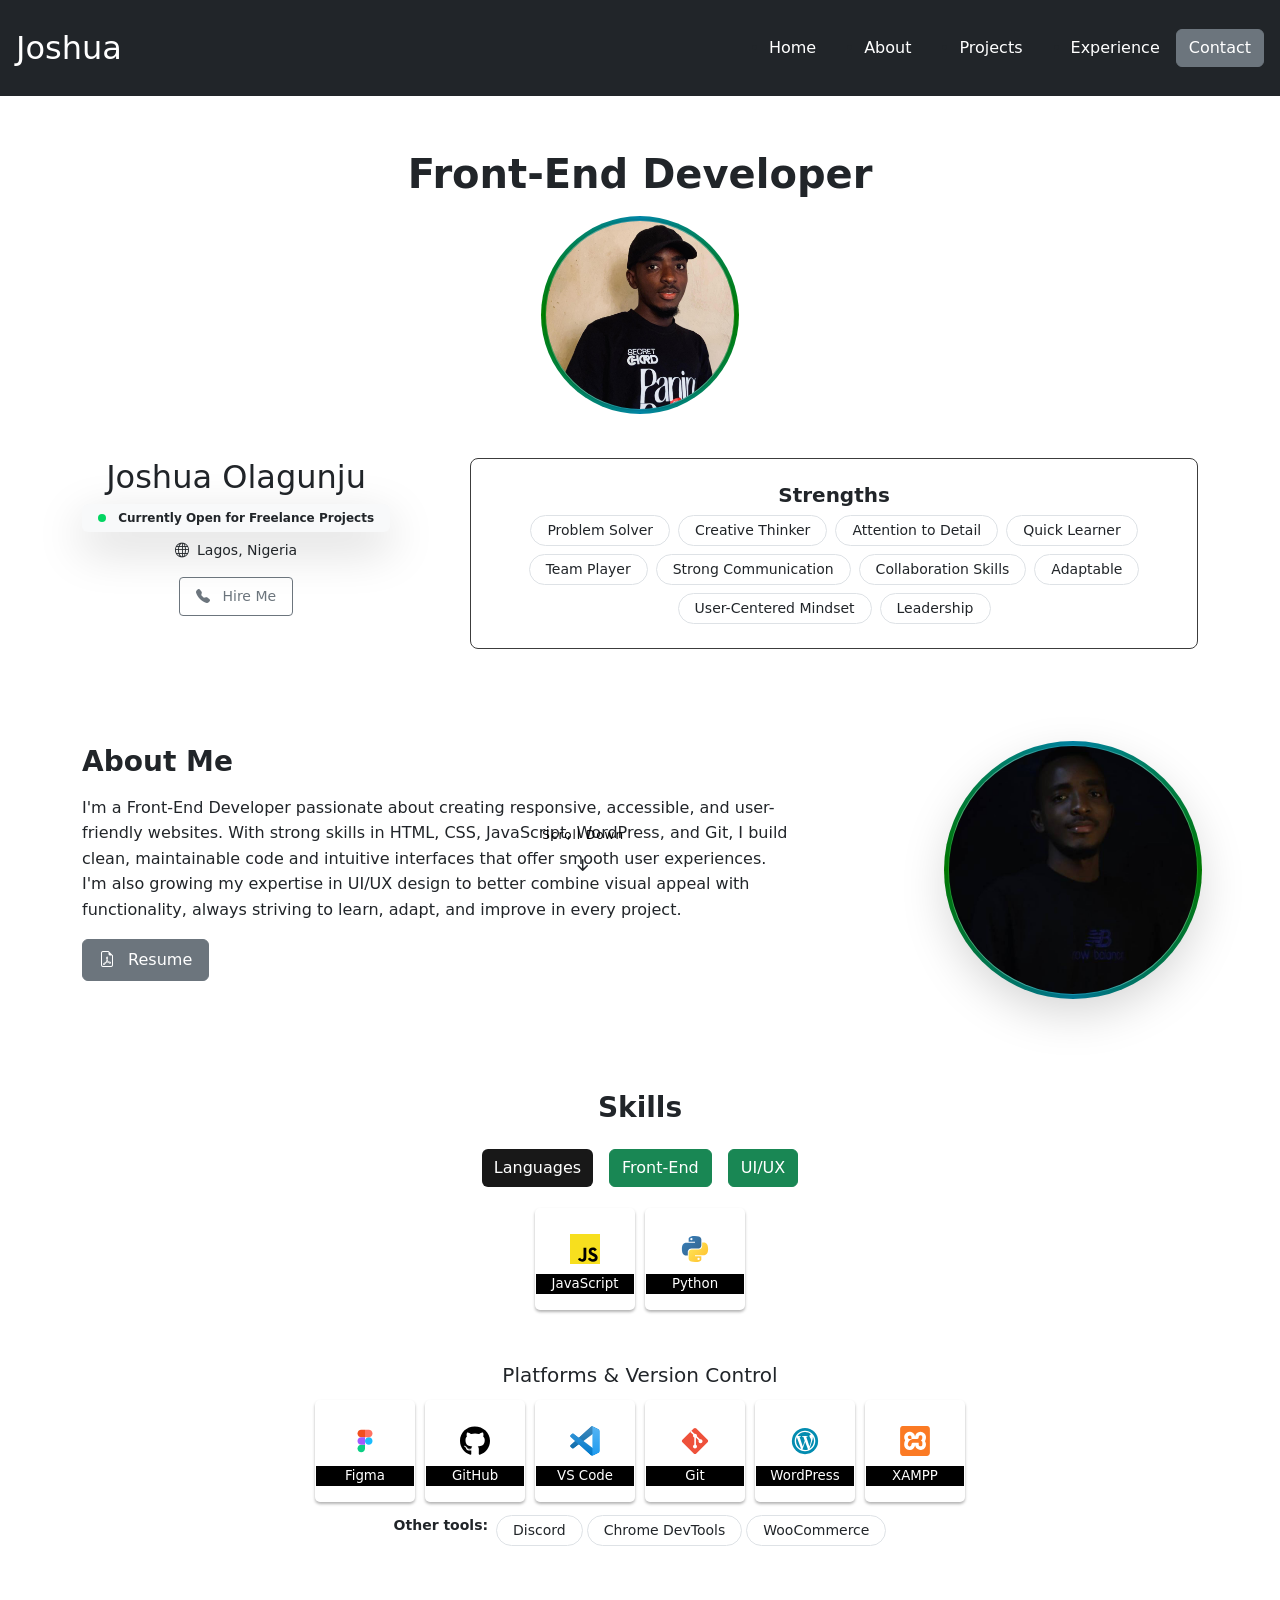
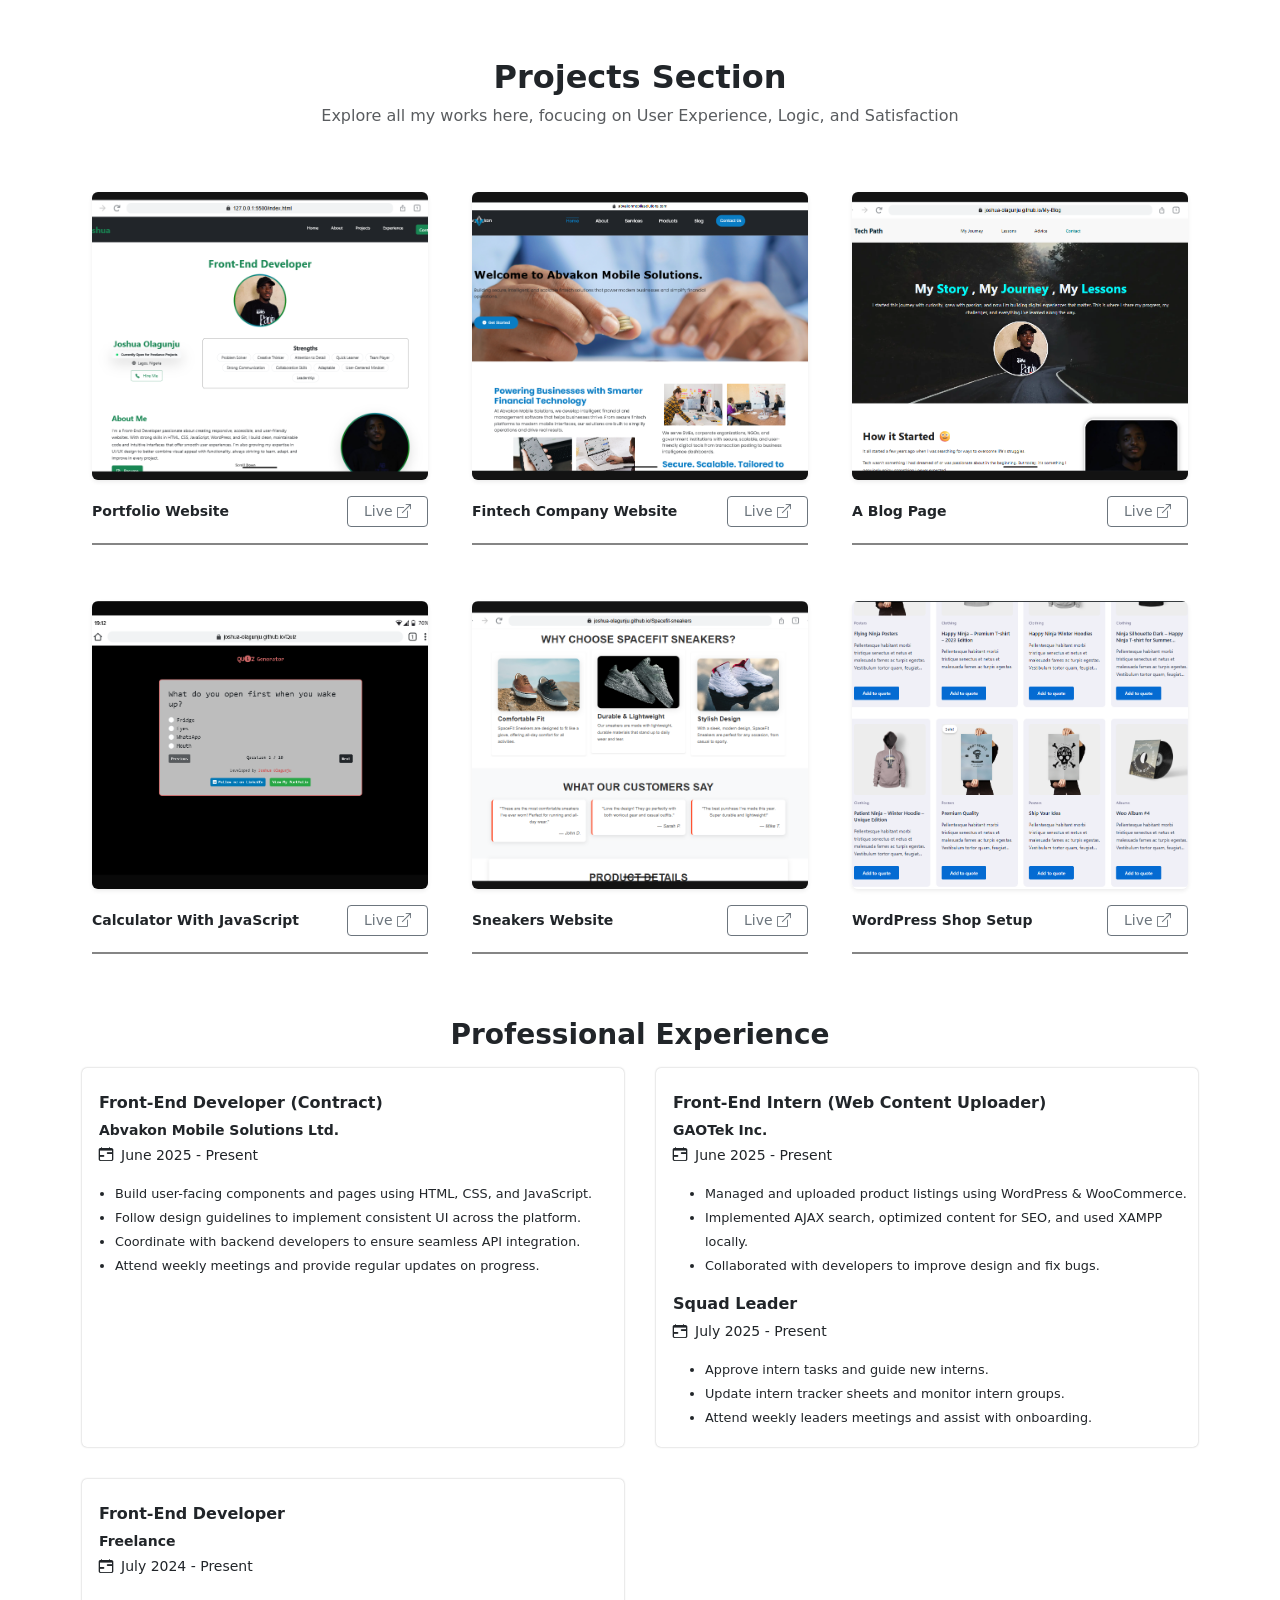
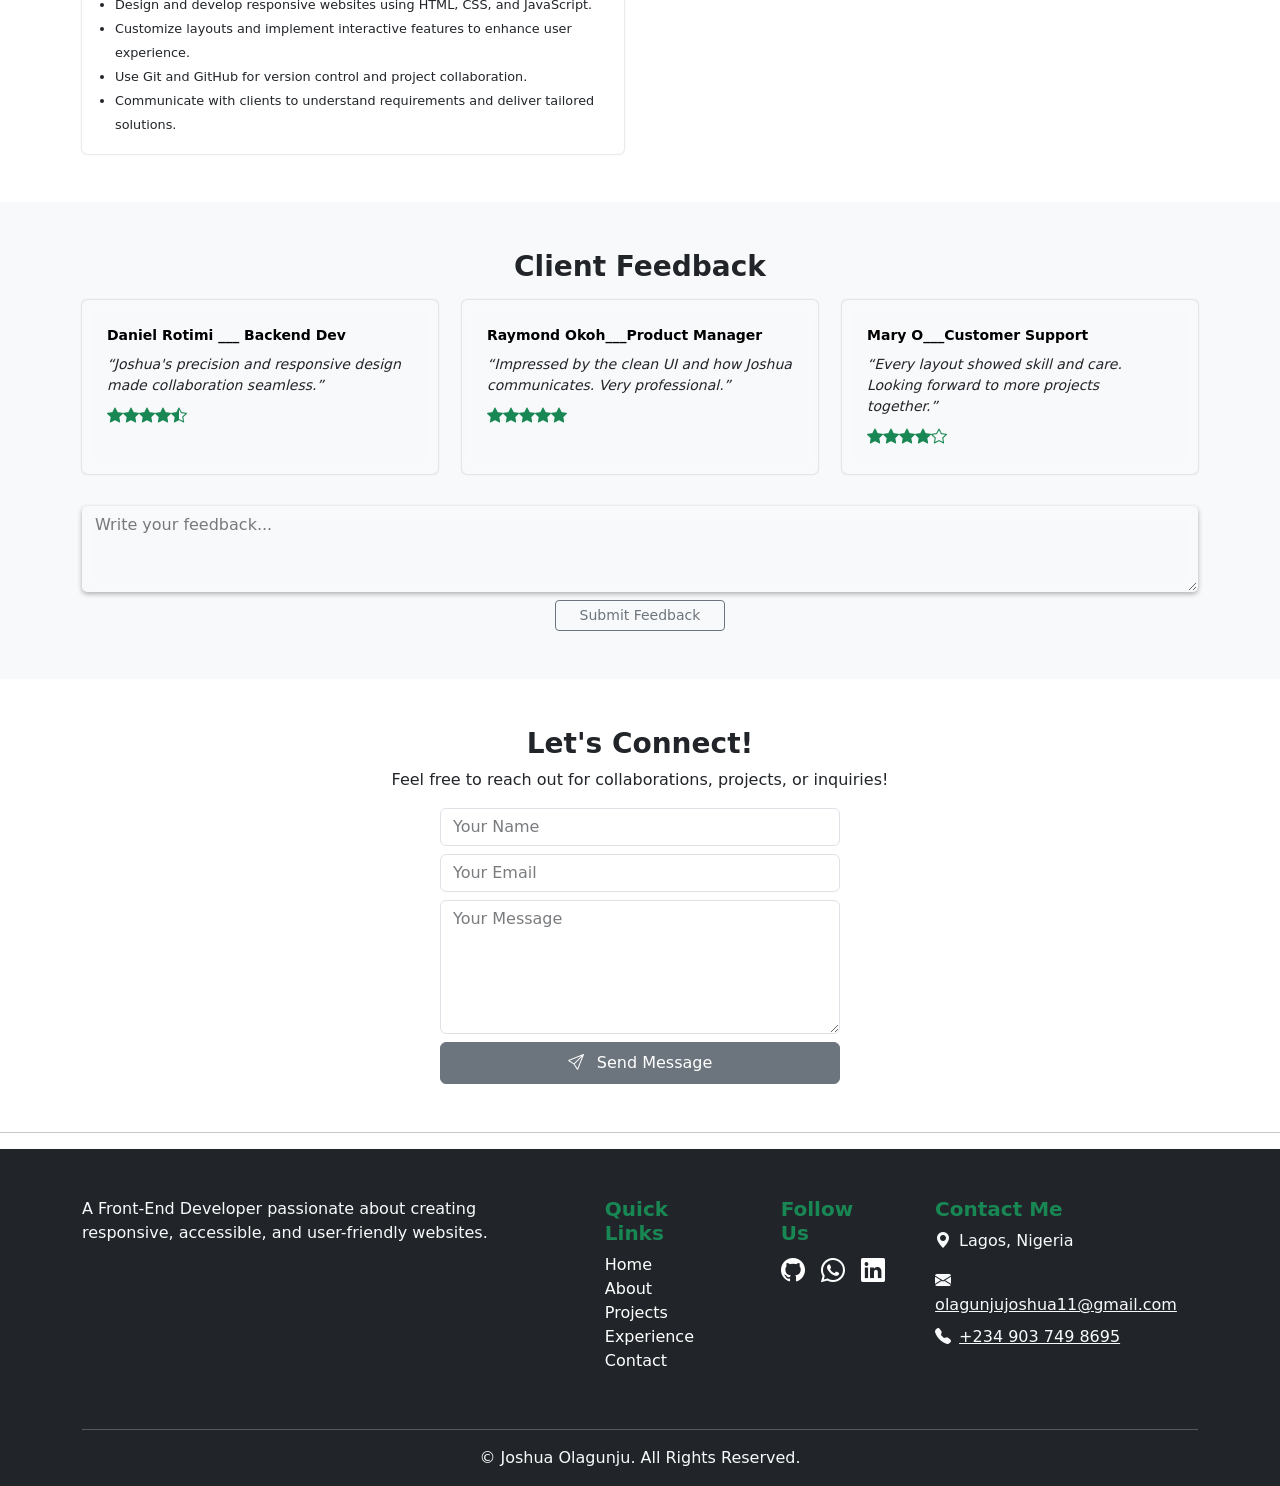
==== commit 5c82fe1a: "Project" ====
--- a/index.html
+++ b/index.html
@@ -28,16 +28,19 @@
       </div>
 
   <!-- Navigation (Only on md and above) -->
-      <div class="">
-        <nav class="web-nav">
+      <div class="d-flex justify-content-center align-items-center gap-3">
+        <nav class="web-nav ">
           <ul  class="gap-5 d-flex mb-0">
             <li><a href="#" class="">Home</a></li>
             <li><a href="#about" class="">About</a></li>
             <li><a href="#projects" class="">Projects</a></li>
             <li><a href="#experience" class="">Experience</a></li>
-            <li><a href="#contact" class="btn btn-success">Contact</a></li>
           </ul>
         </nav>
+              <div>
+                <button type="button" onclick="window.location.href
+                ='#contact'"class="btn btn-secondary">Contact</button>
+              </div>
       </div>
 
     <!-- Mobile Menu -->
@@ -62,7 +65,7 @@
      HERO SECTION
      ===========-->
     <section id="hero" class="heroo pt-5 mt-0">
-      <p class="text-center  fs-1 mb-3 welcomeid fw-bold" id="welcome"></p>
+      <p class="text-center fw-semibold  fs-1 mb-3 welcomeid " id="welcome"></p>
         <div class="d-flex justify-content-center align-items-center">
           <div class="border-glow">
             <img src="Images/Profile.jpg" class="img-fluid rounded-circle feature-box"
@@ -80,7 +83,7 @@
       <div class="second-hero">
 
         <div class="" >
-          <h3 class="fw-bold  fs-2">Joshua Olagunju</h3>
+          <h3 class="fs-2">Joshua Olagunju</h3>
             <div class="badge py-2 mb-2 px-3 gap-2 bg-light shadow-lg text-dark">
               <span class="blinking-dot me-2"></span> Currently Open for Freelance Projects
             </div>
@@ -89,7 +92,7 @@
               </p>
             <div>
               <a href="mailto:olagunjujoshua11@gmail.com" target="_blank"
-               class="btn btn-outline-success px-3 py-2">
+               class="btn btn-outline-secondary btn-sm px-3 py-2">
                 <i class="bi-telephone-fill me-2"></i> Hire Me
               </a>
             </div>
@@ -140,7 +143,7 @@
             combine visual appeal with functionality, always striving to learn, adapt,
             and improve in every project.
           </p> 
-            <button class="btn btn-success px-3 py-2"
+            <button class="btn btn-secondary px-3 py-2"
                 onclick="window.open('https://drive.google.com/file/d/1ixVvZtVvsnKOEx0xkJU2wx_cqNQzEuU1/view?usp=sharing', '_blank')">
               <i class="bi bi-file-earmark-pdf me-2"></i> Resume 
             </button>
@@ -281,7 +284,7 @@
     <!--=========
      PROJECTS SECTION
      ===========-->
-    <section class="container text-center my-5">
+    <section id="projects" class="container text-center my-5">
 
       <h2 class="fw-bold ">Projects Section</h2>
       <p class="text-muted mb-5">Explore all my works here, focucing on User Experience, Logic, and Satisfaction</p>
@@ -695,7 +698,7 @@
   <div id="feedback">
     <textarea id="feedbackText" rows="3" class="form-control mb-2 feedback" 
     placeholder="Write your feedback..."></textarea>
-    <button id="submitFeedback" class="btn btn-sm px-4">Submit Feedback</button>
+    <button id="submitFeedback" class="btn btn-sm btn-outline-secondary px-4">Submit Feedback</button>
   </div>
 
   <!-- Thank you message hidden initially -->
@@ -734,7 +737,7 @@
         <textarea name="message" class="form-control" rows="5" placeholder="Your Message" required autocomplete="off"
   ></textarea>
       </div>
-      <button type="submit" class="w-100 py-2 small btn btn-success"
+      <button type="submit" class="w-100 py-2 small btn btn-secondary"
       >
         <i class="bi bi-send me-2"></i> Send Message
       </button>
--- a/CSS/style.css
+++ b/CSS/style.css
@@ -213,7 +213,7 @@
   cursor: pointer;
 }
 .strength-pill:hover {
-  background-color: green;
+  background-color: #3c3c3c;
   color: #ffffff;
 }
 .strength{
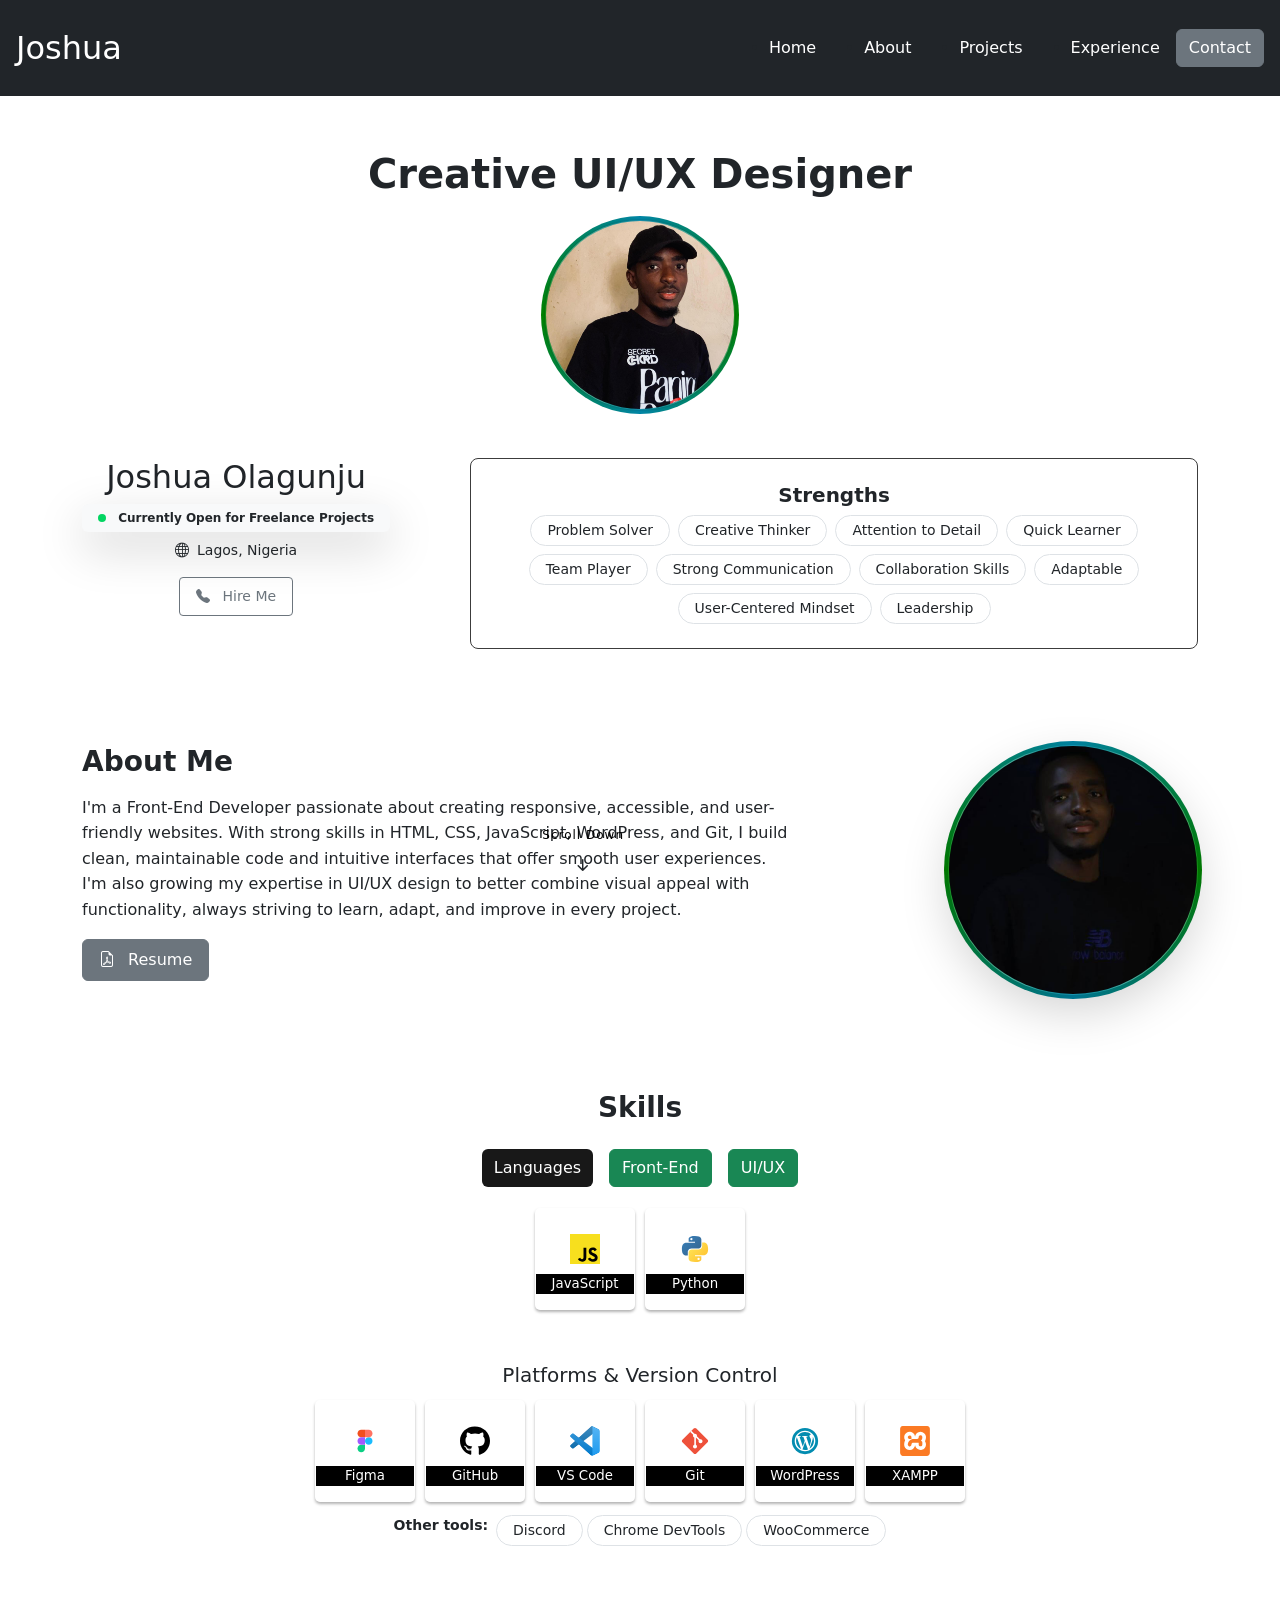
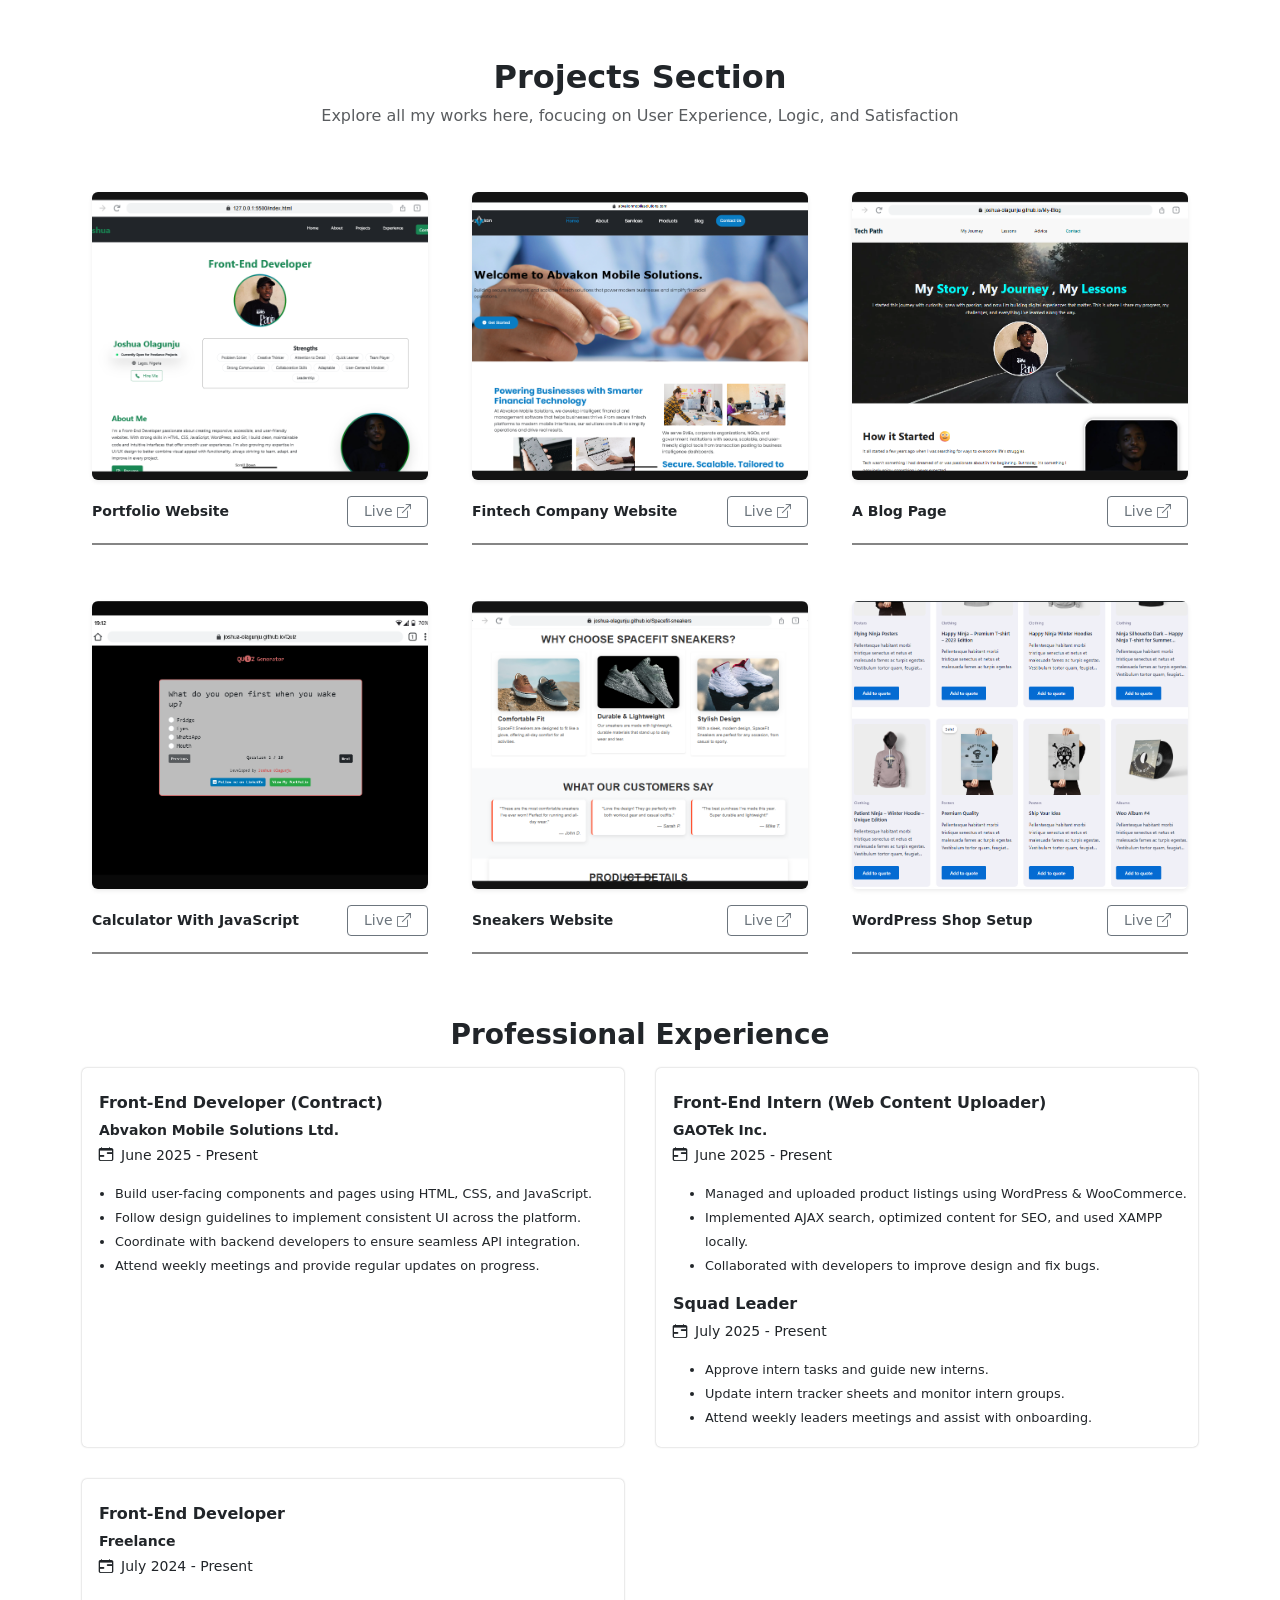
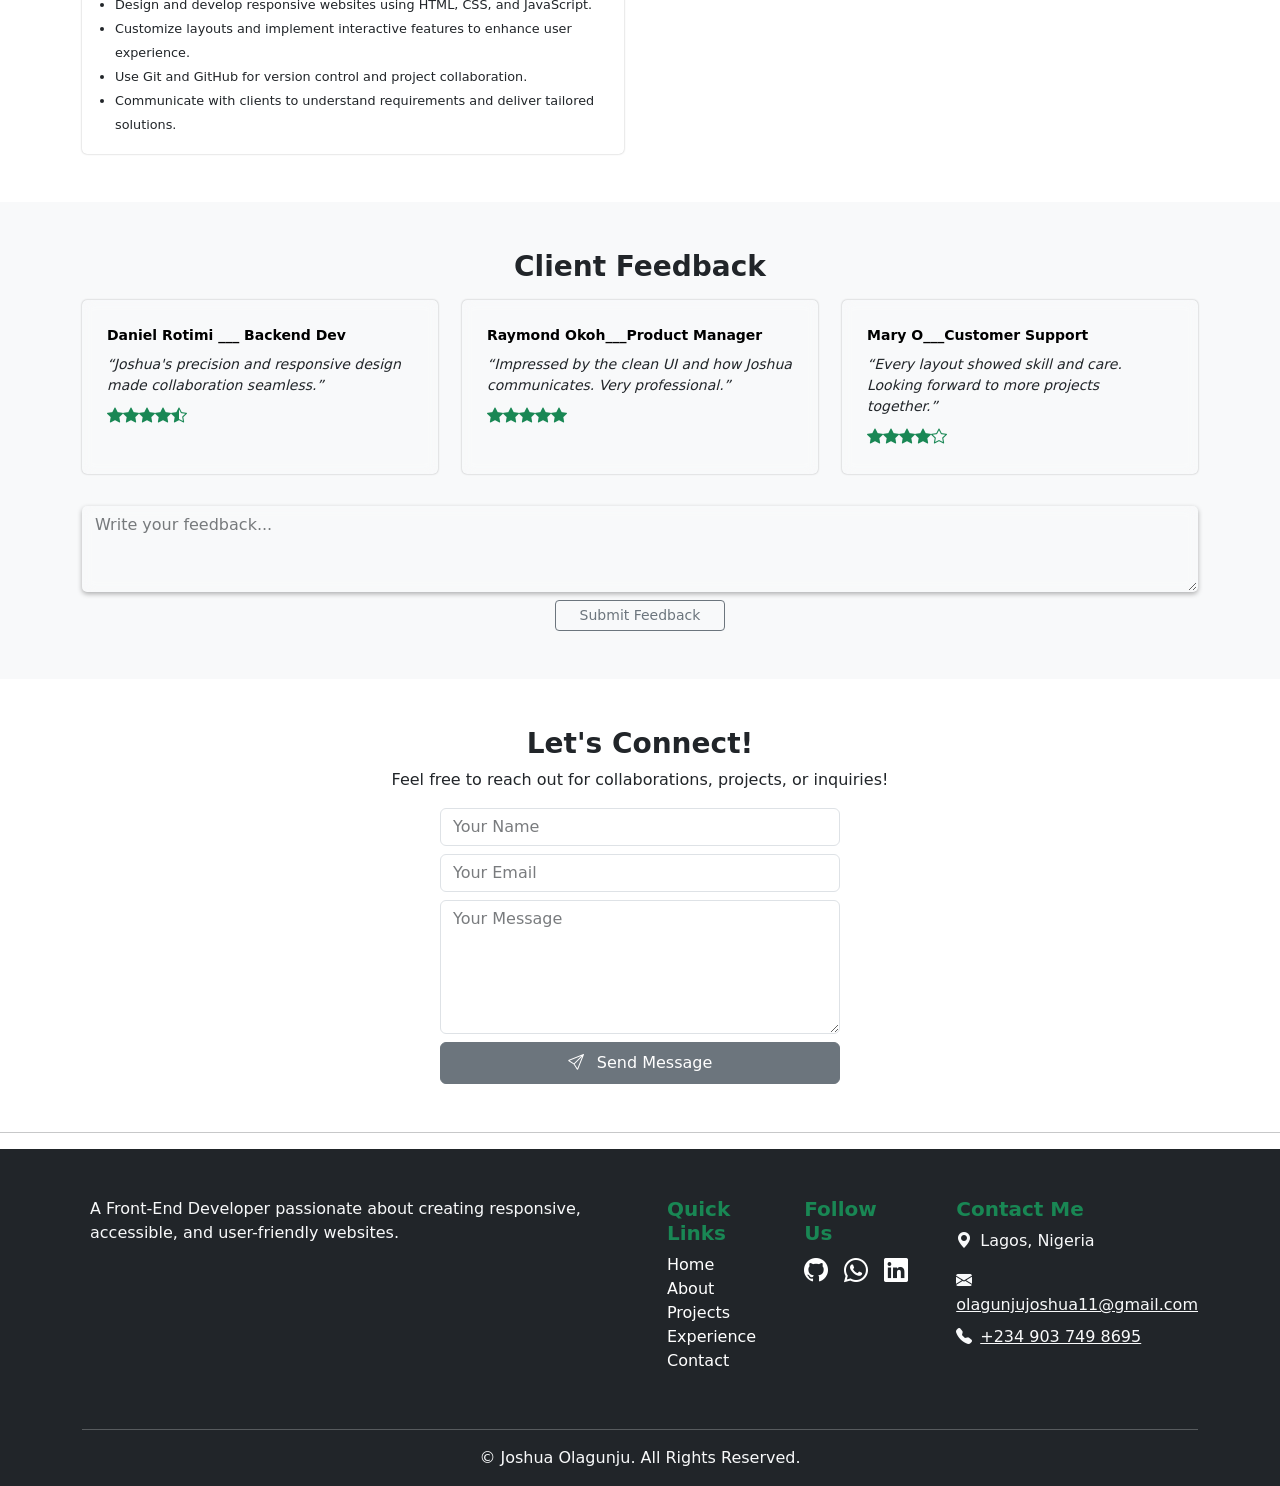
==== commit 2c6fcbb2: "Project" ====
--- a/index.html
+++ b/index.html
@@ -768,9 +768,9 @@
     <div class=" my-footer">
 
       <!-- Logo and Description -->
-      <div class="footer-description mb-4 align-items-center align-items-md-start">
+      <div class="footer-description mb-4 align-items-md-start">
         
-        <p>A Front-End Developer passionate about creating responsive, accessible, and 
+        <p class="mx-2">A Front-End Developer passionate about creating responsive, accessible, and 
             user-friendly websites. </p>
       </div>
 
--- a/CSS/style.css
+++ b/CSS/style.css
@@ -112,9 +112,9 @@
     display: flex;
     gap: 3rem;
 }
-.footer-description{
+/* .footer-description{
     width: 30rem;
-}
+} */
 .foot li a{
     text-decoration: none;
     color: #ffffff;
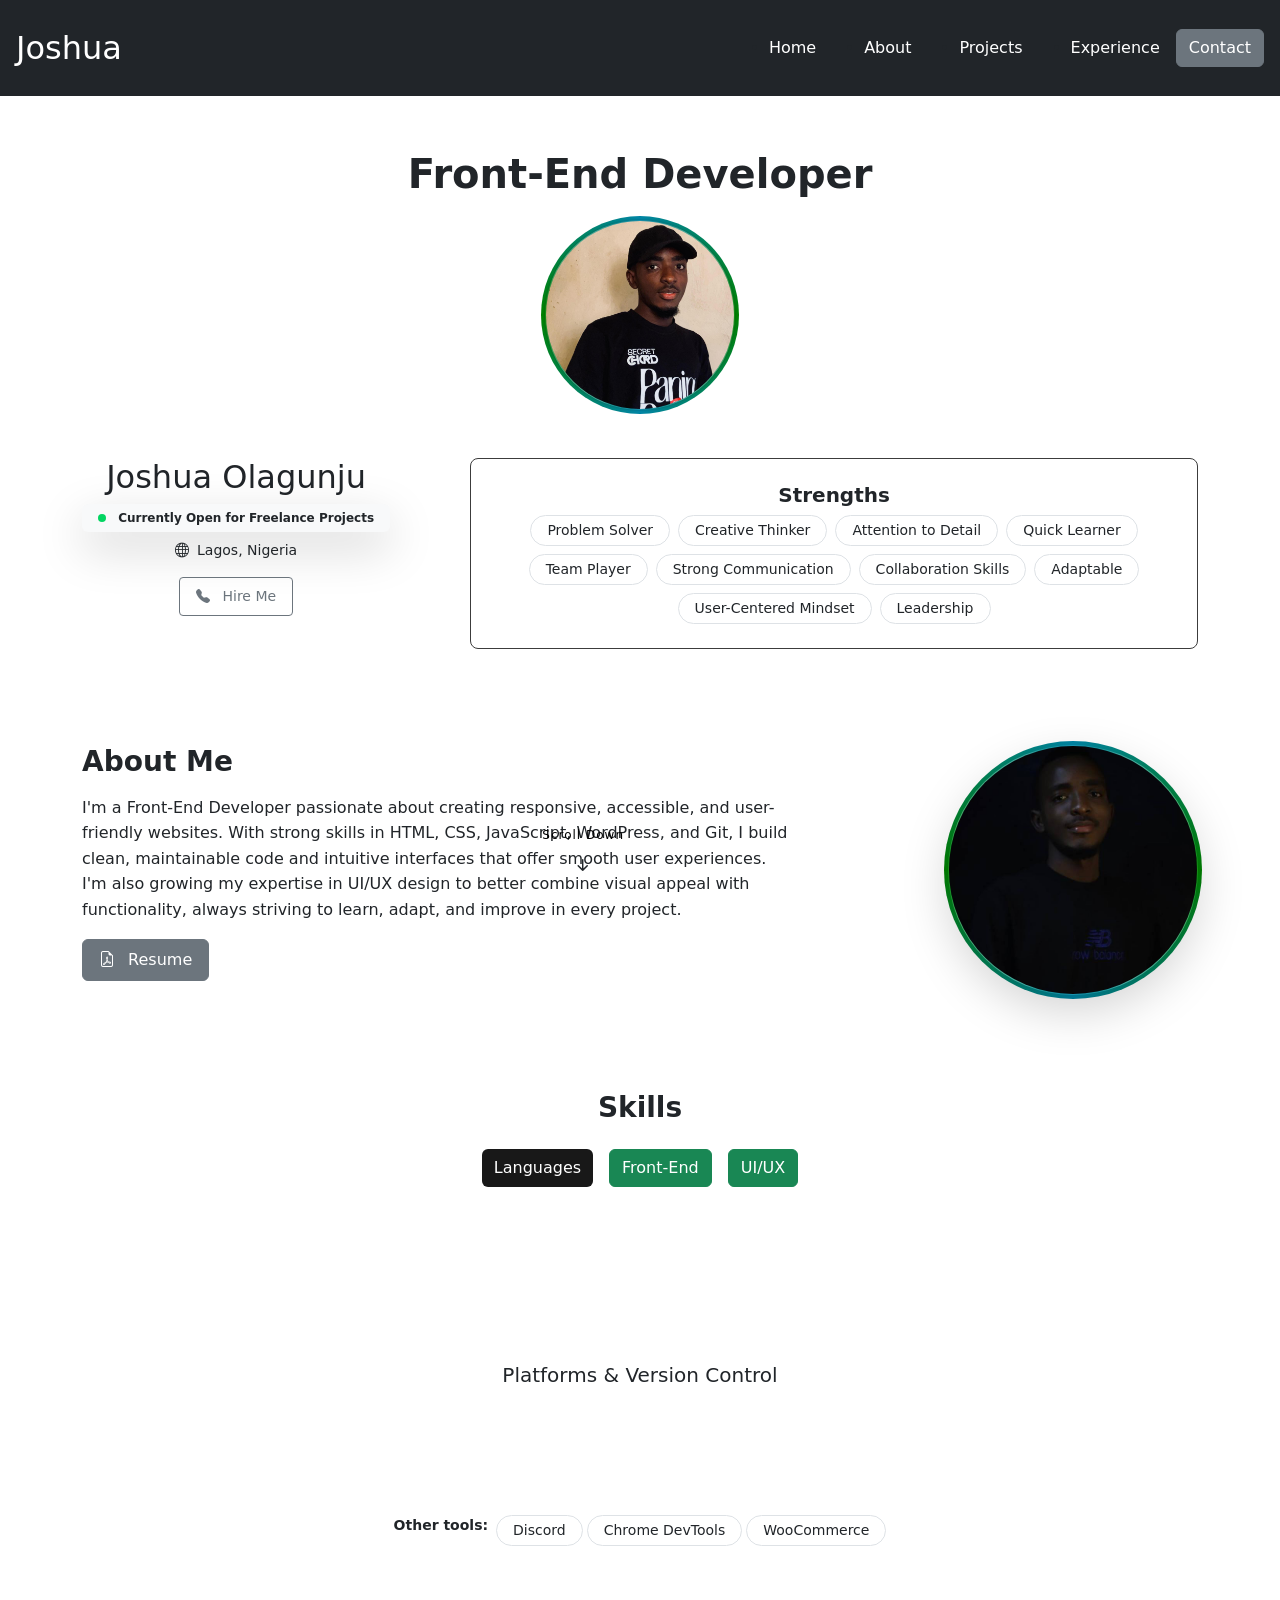
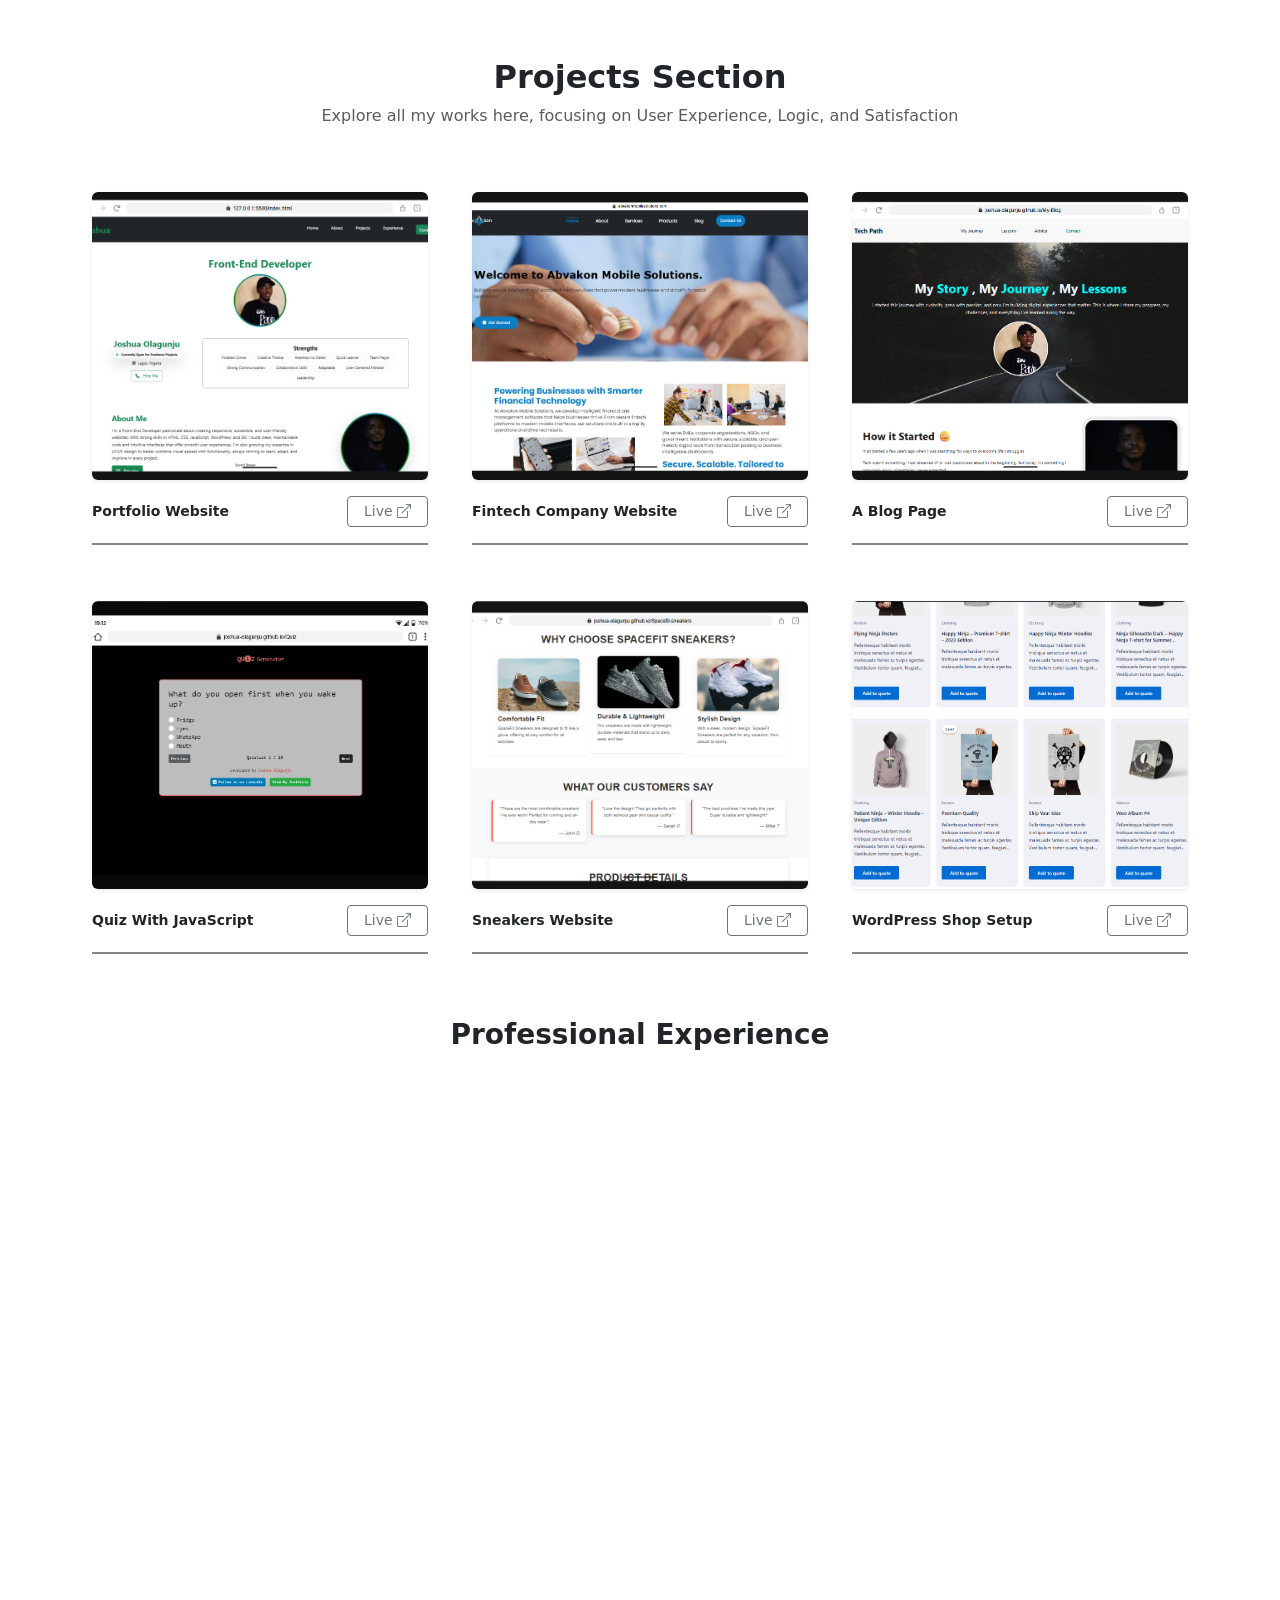
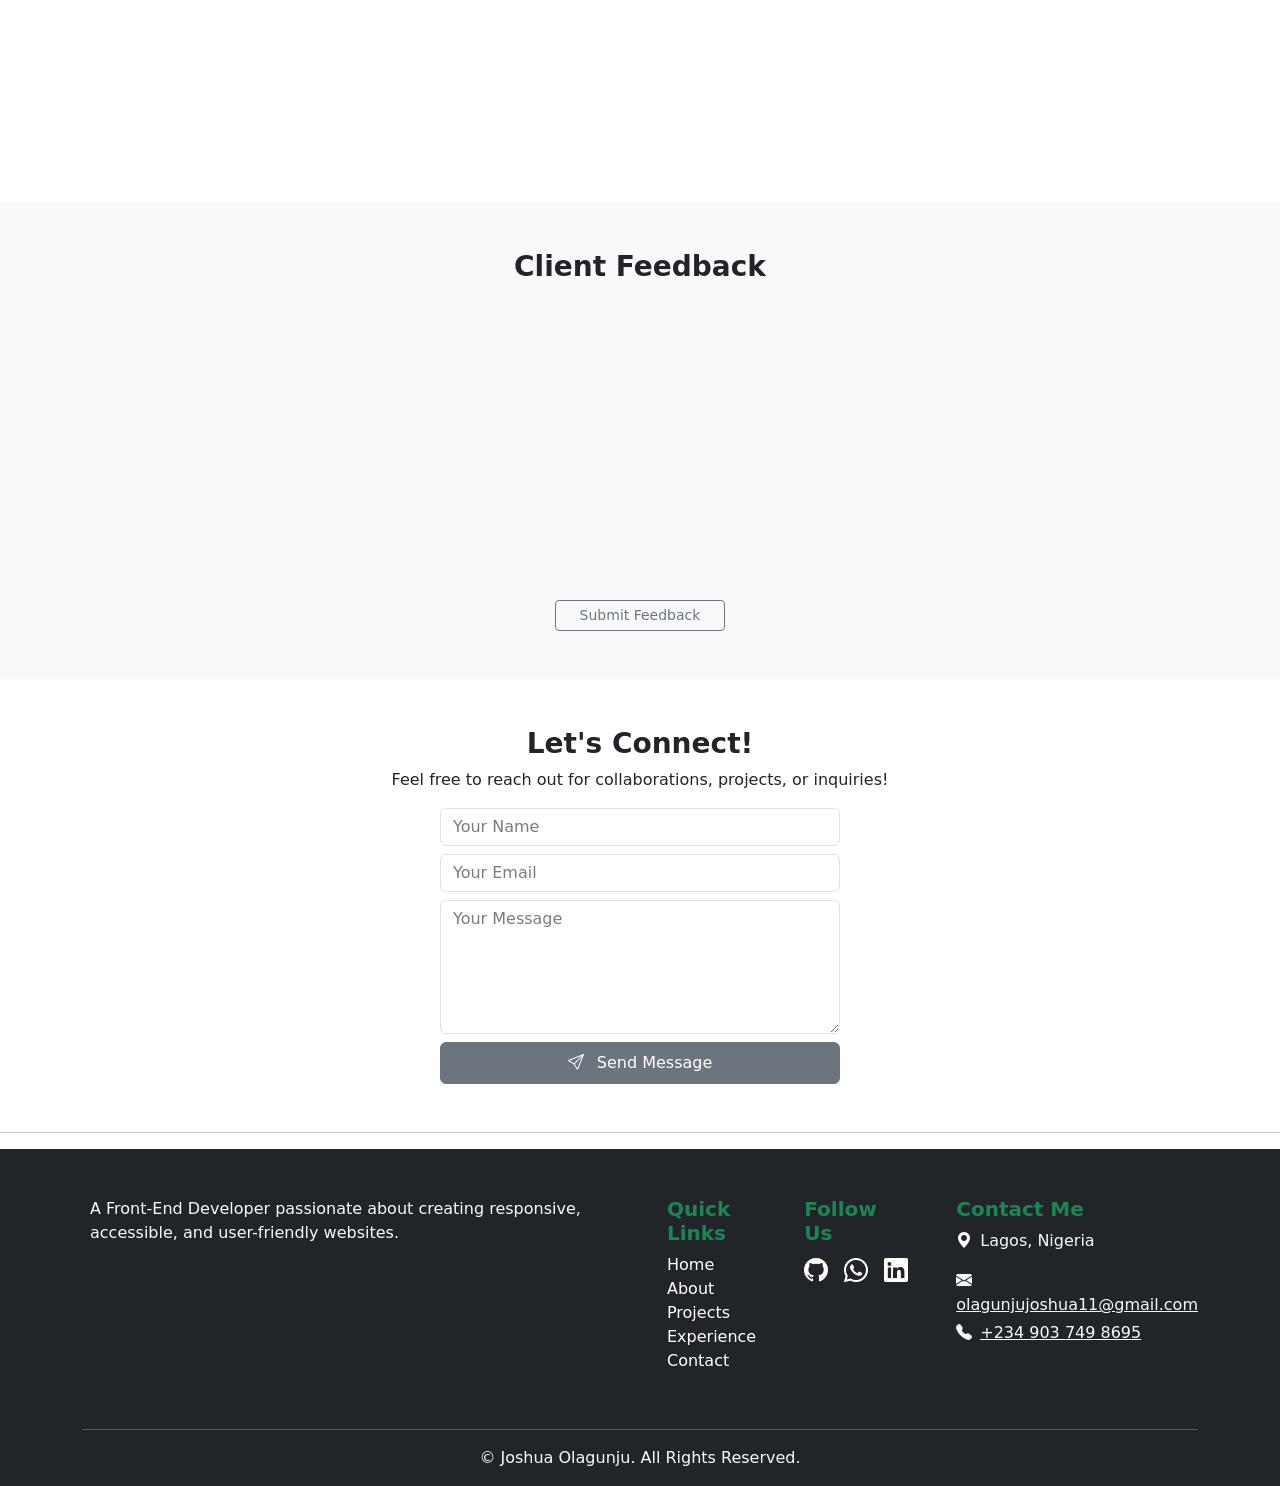
==== commit cb3e48d5: "Works" ====
--- a/index.html
+++ b/index.html
@@ -287,7 +287,7 @@
     <section id="projects" class="container text-center my-5">
 
       <h2 class="fw-bold ">Projects Section</h2>
-      <p class="text-muted mb-5">Explore all my works here, focucing on User Experience, Logic, and Satisfaction</p>
+      <p class="text-muted mb-5">Explore all my works here, focusing on User Experience, Logic, and Satisfaction</p>
 
 
       <div class="project-grid">
@@ -332,7 +332,7 @@
           <img src="./Images/Calculator Image (2).png" alt="Screenshot of a Calculator" 
           class="img-fluid rounded shadow-sm">
             <div class="d-flex justify-content-between align-items-center my-3">
-              <h6 class="mb-0 fw-semibold small">Calculator With JavaScript</h6>
+              <h6 class="mb-0 fw-semibold small">Quiz With JavaScript</h6>
                 <a href="https://joshua-olagunju.github.io/Quiz/" target="_blank"
                  class="btn btn-sm btn-outline-secondary px-3">
                   Live <i class="bi bi-box-arrow-up-right"></i>
@@ -363,6 +363,8 @@
                 </a>
             </div>
         </div>
+
+        
 
       </div>
     </section>
@@ -585,7 +587,7 @@
                 <h6 class="mt-4 ms-3 fw-semibold ">Front-End Developer (Contract)</h6>
                   <p class="small mb-1 ms-3 fw-semibold">Abvakon Mobile Solutions Ltd.</p>
                   <p class="small ms-3">
-                    <i class="bi bi-calendar-range me-2"></i>June 2025 - Present
+                    <i class="bi bi-calendar-range me-2"></i>June 2024 - Present
                   </p>
        
                     <ul style="font-size: 0.8rem; line-height: 1.5rem; color:var(--text-color)">
@@ -797,10 +799,10 @@
       </div>
 
       <!-- Contact Info -->
-      <div class=" mb-4 align-items-start">
+      <div class=" mb-4 align-items-end">
         <h5 class="fw-bold text-success">Contact Me</h5>
         <p><i class="bi bi-geo-alt-fill me-2"></i>Lagos, Nigeria</p>
-        <div class="d-flex flex-column gap-2">
+        <div class="d-flex flex-column gap-1">
        <a href="mailto:olagunjujoshua11@gmail.com" style="text-decoration: underline; color: inherit;">
           <i class="bi bi-envelope-fill me-2"></i>olagunjujoshua11@gmail.com</a>
         <a href="tel:+2349037498695" style="text-decoration: underline; color: inherit;">
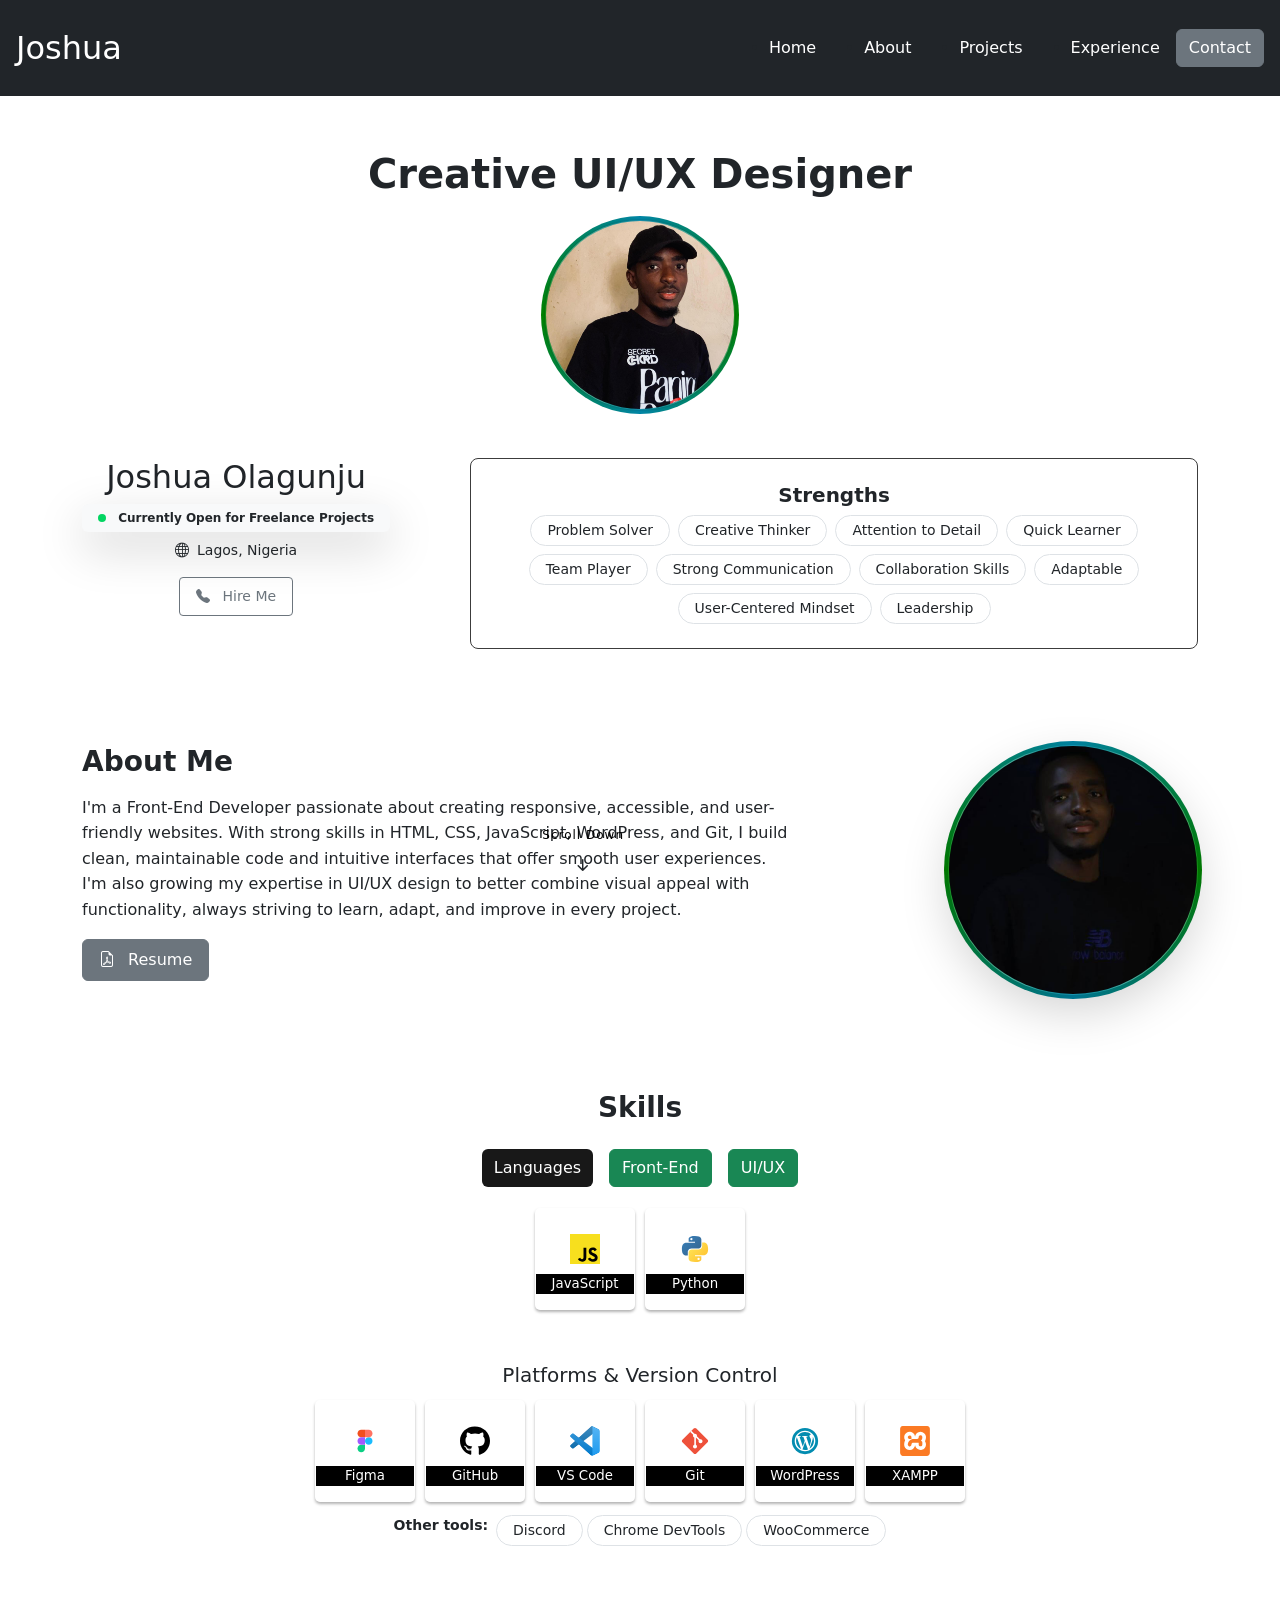
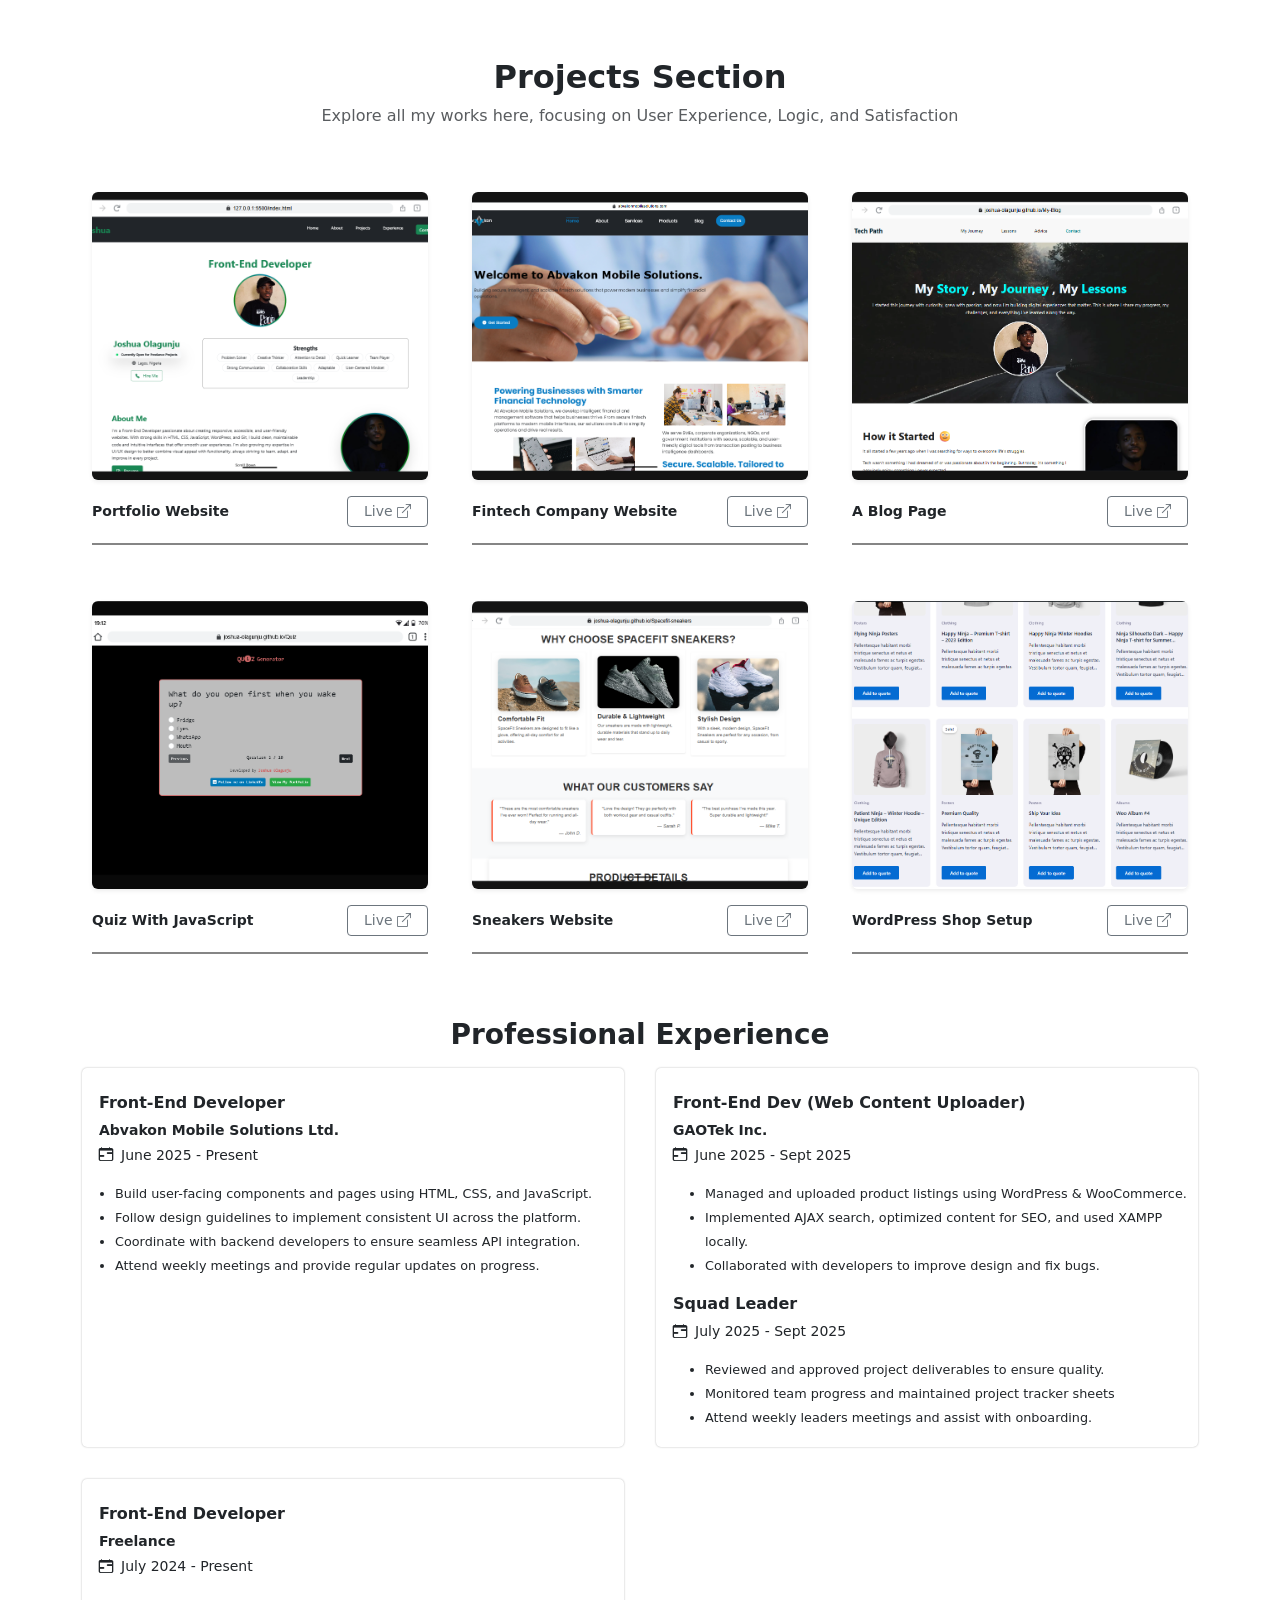
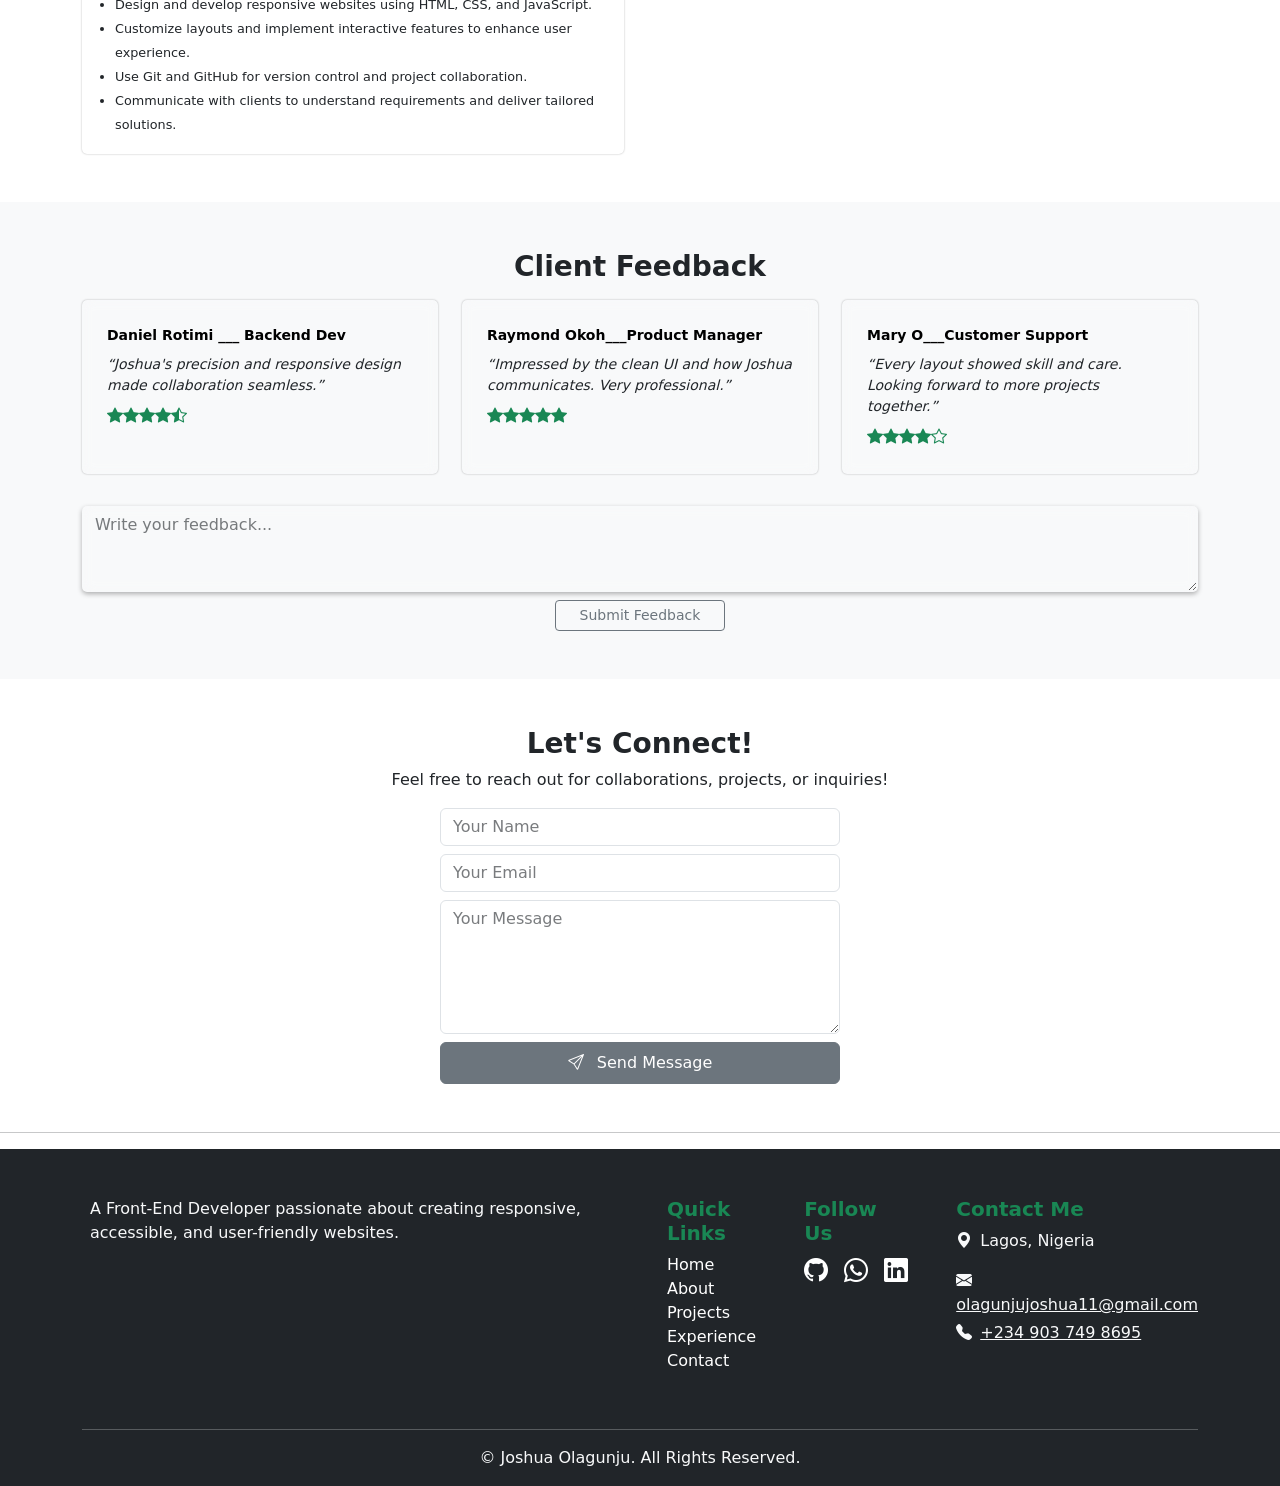
==== commit 3433434e: "Works" ====
--- a/index.html
+++ b/index.html
@@ -584,10 +584,10 @@
           <div class="experience-section">
     <!-- Abvakon -->
               <div class="text-start feature-box h-100">
-                <h6 class="mt-4 ms-3 fw-semibold ">Front-End Developer (Contract)</h6>
+                <h6 class="mt-4 ms-3 fw-semibold ">Front-End Developer</h6>
                   <p class="small mb-1 ms-3 fw-semibold">Abvakon Mobile Solutions Ltd.</p>
                   <p class="small ms-3">
-                    <i class="bi bi-calendar-range me-2"></i>June 2024 - Present
+                    <i class="bi bi-calendar-range me-2"></i>June 2025 - Present
                   </p>
        
                     <ul style="font-size: 0.8rem; line-height: 1.5rem; color:var(--text-color)">
@@ -600,10 +600,10 @@
     <!-- GAOTek -->
             
               <div class="text-start feature-box h-100">
-                <h6 class="mt-4 ms-3 fw-semibold ">Front-End Intern (Web Content Uploader)</h6>
+                <h6 class="mt-4 ms-3 fw-semibold ">Front-End Dev (Web Content Uploader)</h6>
                   <p class="small mb-1 ms-3 fw-semibold">GAOTek Inc.</p>
                   <p class="small ms-3">
-                    <i class="bi bi-calendar-range me-2"></i>June 2025 - Present
+                    <i class="bi bi-calendar-range me-2"></i>June 2025 - Sept 2025
                   </p>
                     <ul class="ms-3" style="font-size: 0.8rem; line-height: 1.5rem; color:var(--text-color)">
                       <li>Managed and uploaded product listings using WordPress & WooCommerce.</li>
@@ -613,11 +613,11 @@
 
                       <h6 class="ms-3 fw-semibold">Squad Leader</h6>
                         <p class="small ms-3">
-                          <i class="bi bi-calendar-range me-2"></i>July 2025 - Present
+                          <i class="bi bi-calendar-range me-2"></i>July 2025 - Sept 2025
                         </p>
                           <ul class="ms-3" style="font-size: 0.8rem; line-height: 1.5rem; color:var(--text-color)">
-                            <li>Approve intern tasks and guide new interns.</li>
-                            <li>Update intern tracker sheets and monitor intern groups.</li>
+                            <li>Reviewed and approved project deliverables to ensure quality.</li>
+                            <li>Monitored team progress and maintained project tracker sheets</li>
                             <li>Attend weekly leaders meetings and assist with onboarding.</li>
                           </ul>
               </div>
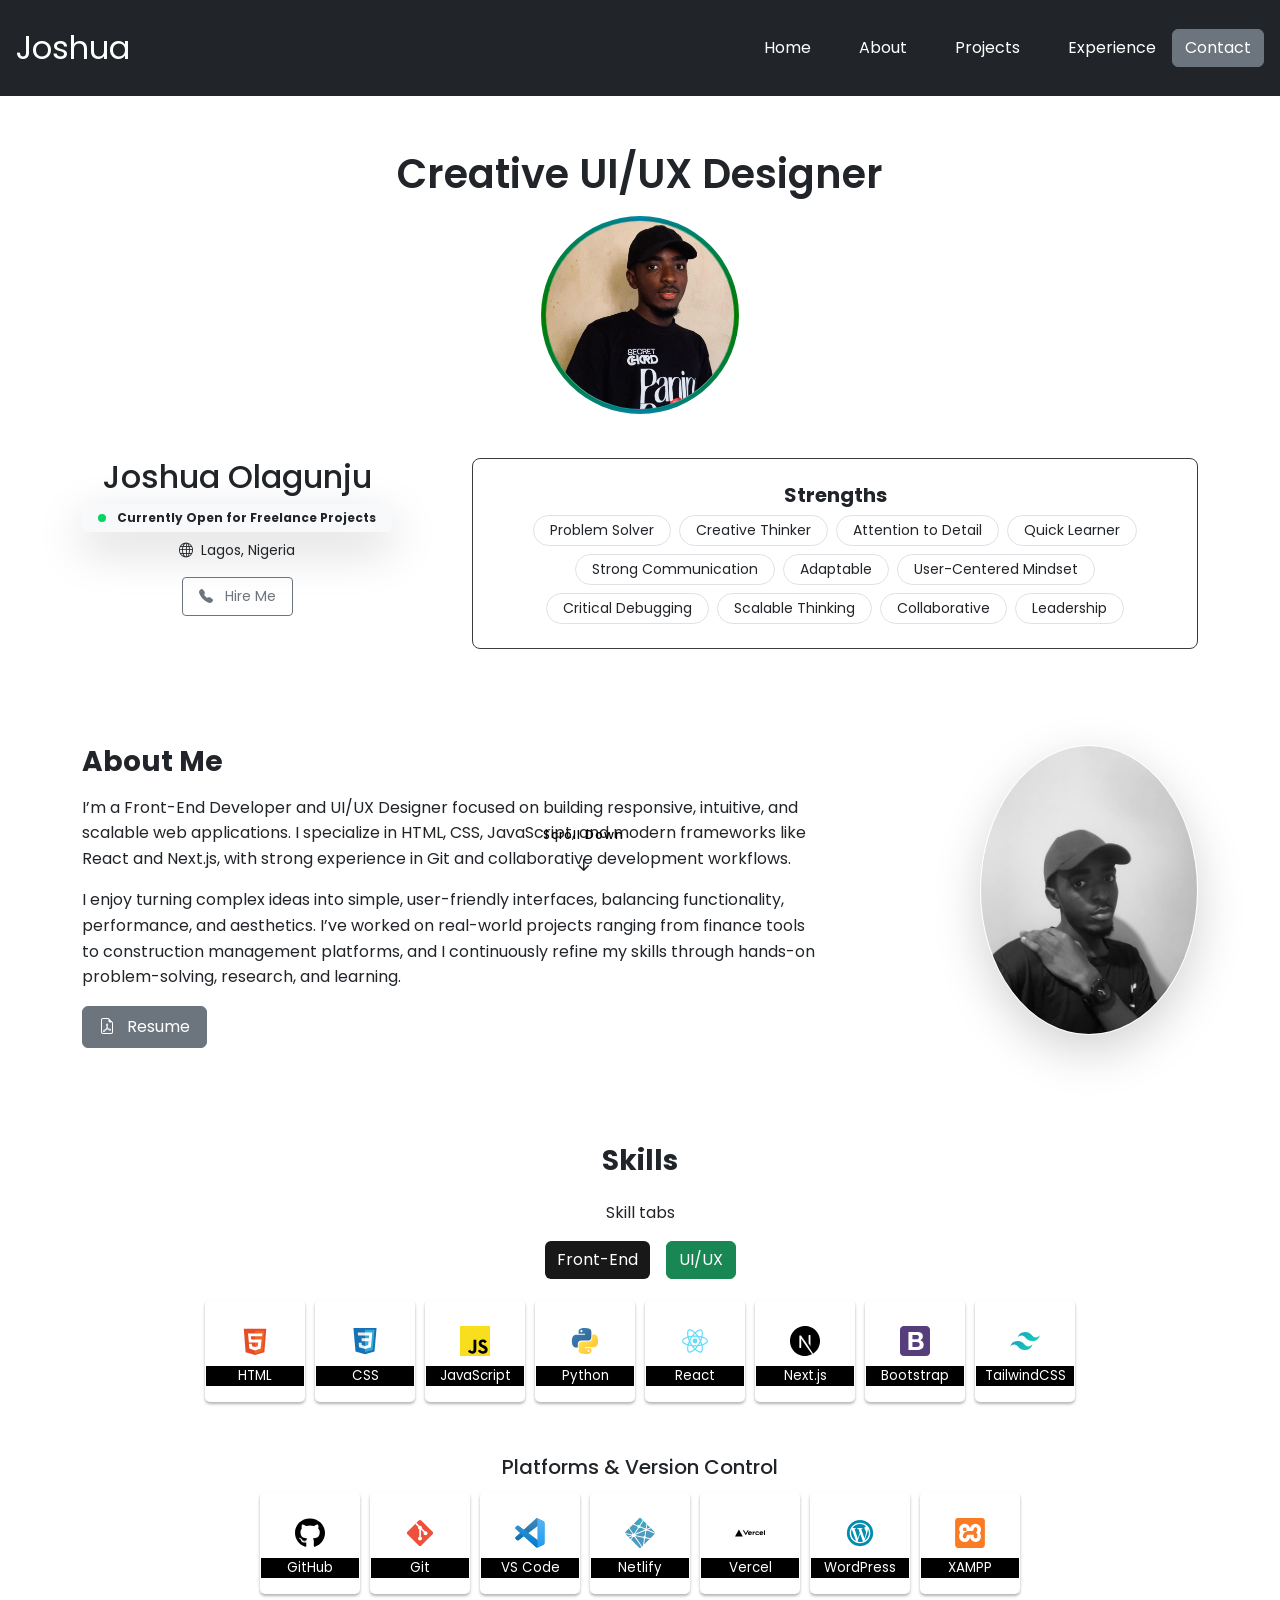
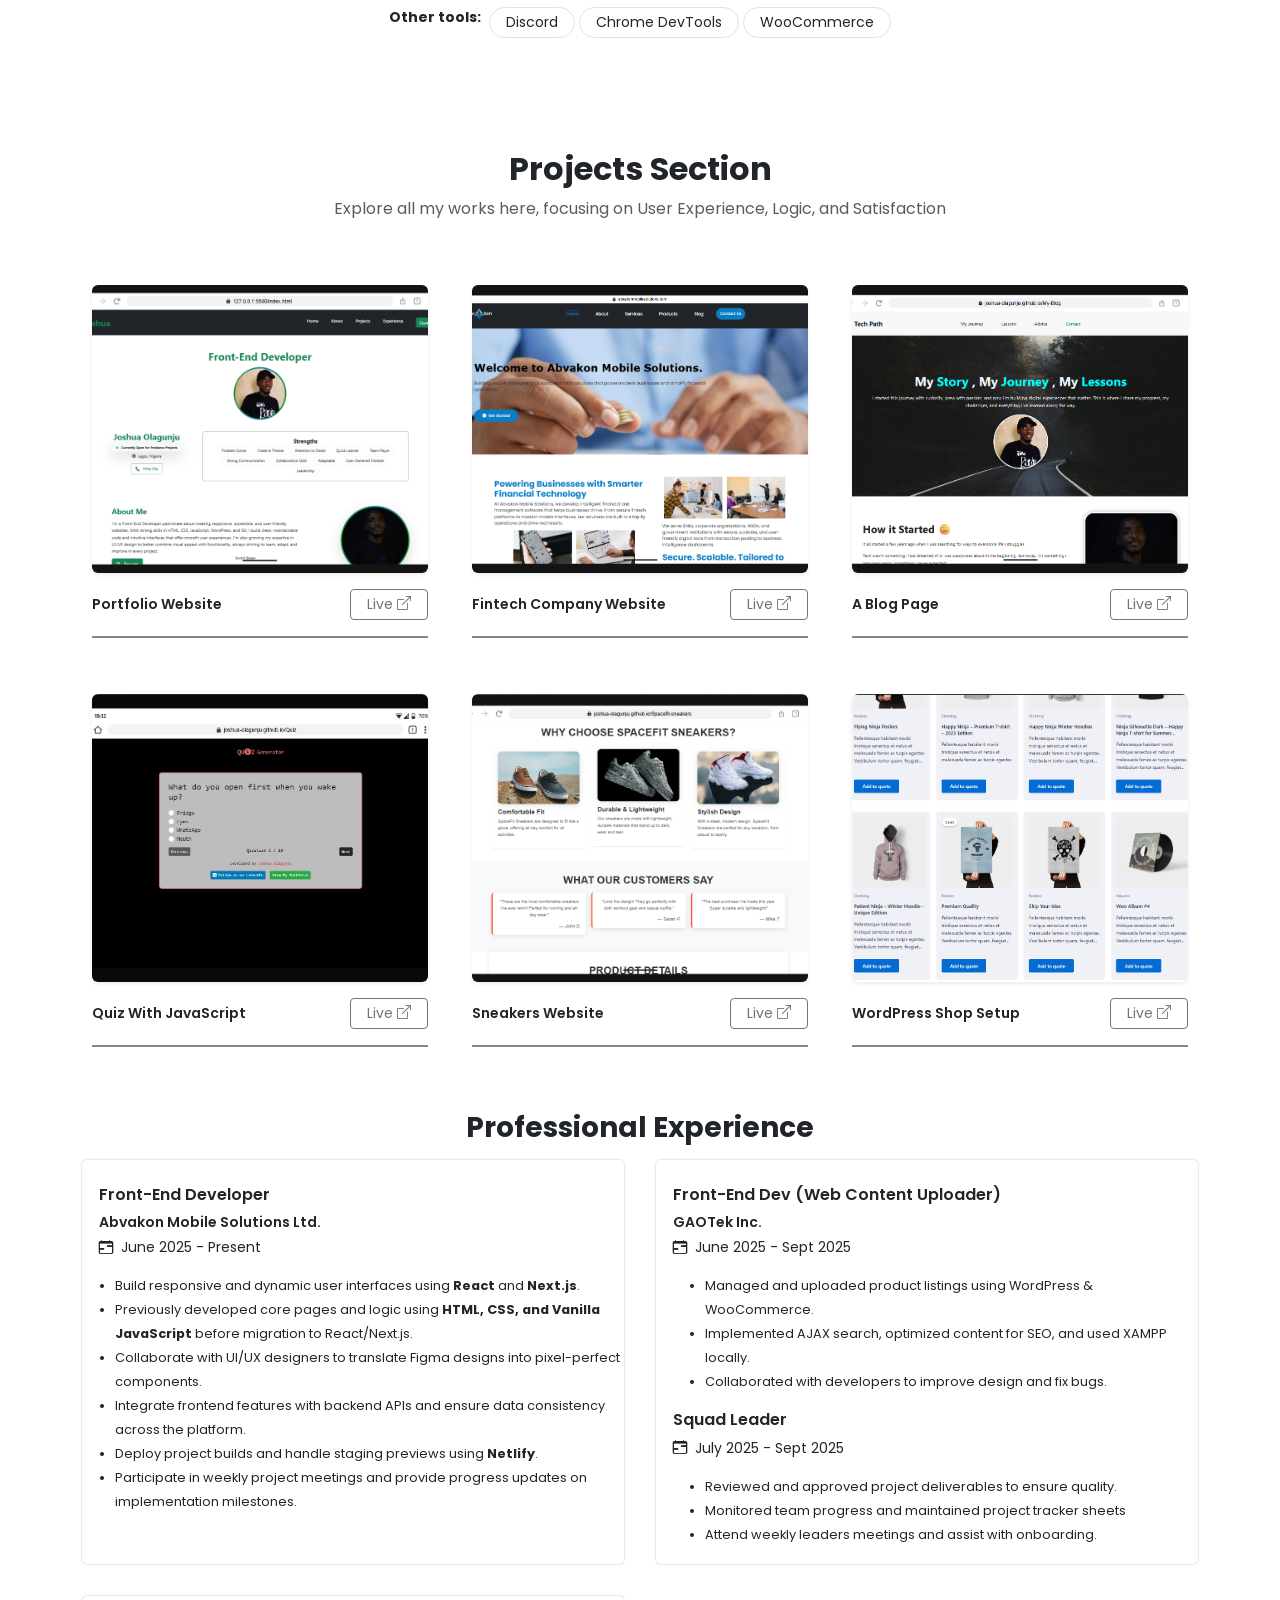
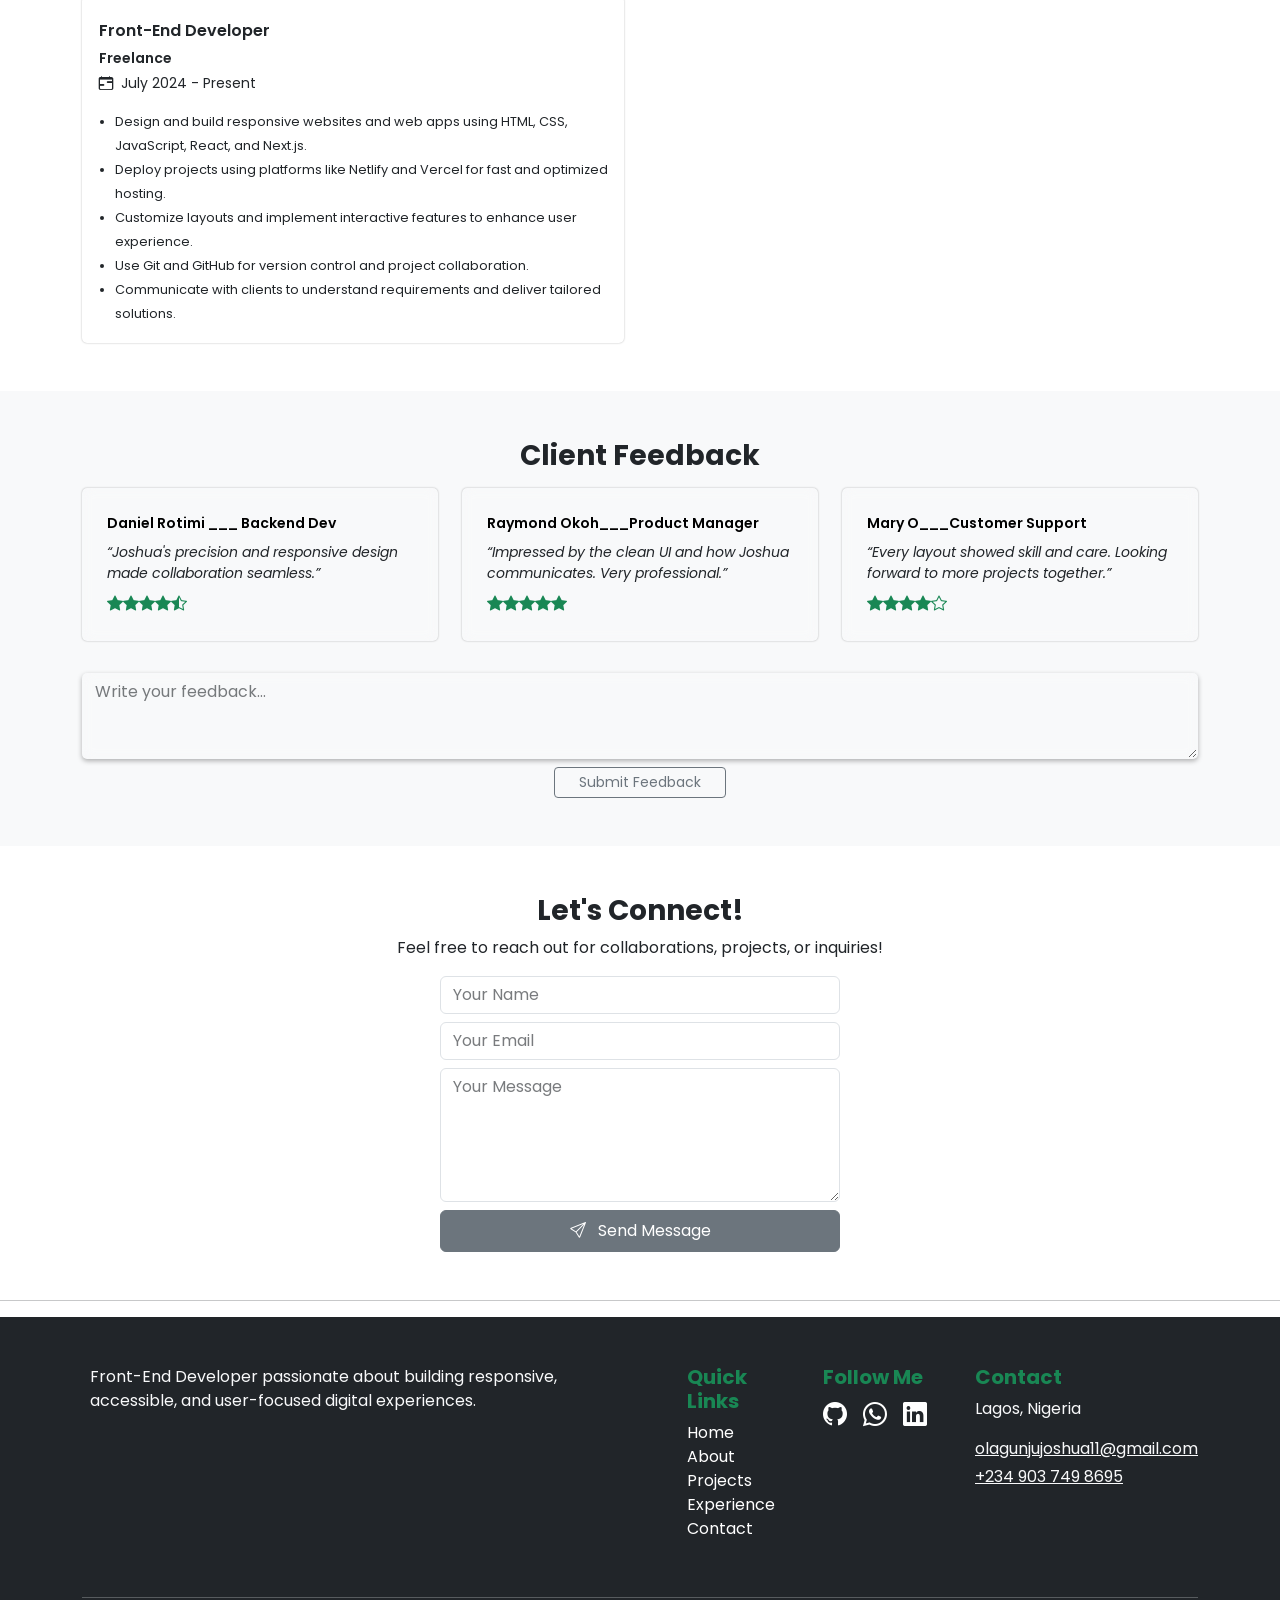
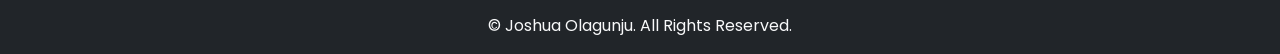
==== commit cd7a98a6: "on hold" ====
--- a/index.html
+++ b/index.html
@@ -1,127 +1,180 @@
 <!DOCTYPE html>
 <html lang="en">
-        <head>
-    <link rel="icon" href="Images/letter-o-svgrepo-com.svg" type="image/svg+xml" sizes="16x16 32x32">
+  <head>
+    <link
+      rel="icon"
+      href="Images/letter-o-svgrepo-com.svg"
+      type="image/svg+xml"
+      sizes="16x16 32x32"
+    />
     <title>Joshua Olagunju Portfolio</title>
-    <meta name="Description" content="Joshua Olagunju - Showcasing web development, UI/UX design, and cybersecurity projects.">
-    <meta charset="UTF-8">
-    <meta name="viewport" content="width=device-width, initial-scale=1.0">
-    <link href="https://cdn.jsdelivr.net/npm/aos@2.3.4/dist/aos.css" rel="stylesheet">
-    <link rel="stylesheet" href="CSS/bootstrap.min.css">
-    <link rel="stylesheet" href="https://cdn.jsdelivr.net/npm/bootstrap-icons@1.10.5/font/bootstrap-icons.css">
-    <link rel="stylesheet" href="CSS/style.css">
-        </head>
-
-    <body>
-
+    <meta
+      name="Description"
+      content="Joshua Olagunju - Showcasing web development, UI/UX design, and cybersecurity projects."
+    />
+    <meta charset="UTF-8" />
+    <meta name="viewport" content="width=device-width, initial-scale=1.0" />
+    <link
+      href="https://cdn.jsdelivr.net/npm/aos@2.3.4/dist/aos.css"
+      rel="stylesheet"
+    />
+    <link rel="stylesheet" href="CSS/bootstrap.min.css" />
+    <link
+      rel="stylesheet"
+      href="https://cdn.jsdelivr.net/npm/bootstrap-icons@1.10.5/font/bootstrap-icons.css"
+    />
+    <link rel="stylesheet" href="CSS/style.css" />
+    <link
+      href="https://fonts.googleapis.com/css2?family=Poppins:wght@300;400;500;600;700&display=swap"
+      rel="stylesheet"
+    />
+  </head>
+
+  <body>
     <!--=========
      HEADER SECTION
      ===========-->
-    <header class="d-flex justify-content-between align-items-center px-3 py-4 bg-dark">
-  <!-- Logo -->
-      <div class=" " style="font-size: x-large;">
-        <a href="#" style="text-decoration: none;">
+    <header
+      class="d-flex justify-content-between align-items-center px-3 py-4 bg-dark"
+    >
+      <!-- Logo -->
+      <div class=" " style="font-size: x-large">
+        <a href="#" style="text-decoration: none">
           <div class="">
-              <span class="text-white fs-2">Joshua</span>
-          </div>
-        </a>
-      </div>
-
-  <!-- Navigation (Only on md and above) -->
+            <span class="text-white fs-2">Joshua</span>
+          </div>
+        </a>
+      </div>
+
+      <!-- Navigation (Only on md and above) -->
       <div class="d-flex justify-content-center align-items-center gap-3">
-        <nav class="web-nav ">
-          <ul  class="gap-5 d-flex mb-0">
+        <nav class="web-nav">
+          <ul class="gap-5 d-flex mb-0">
             <li><a href="#" class="">Home</a></li>
             <li><a href="#about" class="">About</a></li>
             <li><a href="#projects" class="">Projects</a></li>
             <li><a href="#experience" class="">Experience</a></li>
           </ul>
         </nav>
-              <div>
-                <button type="button" onclick="window.location.href
-                ='#contact'"class="btn btn-secondary">Contact</button>
-              </div>
-      </div>
-
-    <!-- Mobile Menu -->
-    <div class="mobile-nav">
-      <input type="checkbox" id="menu-toggle" class="menu-checkbox">
+        <div>
+          <button
+            type="button"
+            onclick="window.location.href
+                ='#contact'"
+            class="btn btn-secondary"
+          >
+            Contact
+          </button>
+        </div>
+      </div>
+
+      <!-- Mobile Menu -->
+      <div class="mobile-nav">
+        <input type="checkbox" id="menu-toggle" class="menu-checkbox" />
         <label for="menu-toggle" class="menu-label">☰</label>
-          <nav class="menu bg-dark">
-            <ul>
-              <li><a href="#">Home</a></li>
-              <li><a href="#about"> About</a></li>
-              <li><a href="#projects"> Projects</a></li>
-              <li><a href="#experience"> Experience</a></li>
-              <li><a href="#contact"> Contact</a></li>
-            </ul>
-          </nav>
-    </div>
-
+        <nav class="menu bg-dark">
+          <ul>
+            <li><a href="#">Home</a></li>
+            <li><a href="#about"> About</a></li>
+            <li><a href="#projects"> Projects</a></li>
+            <li><a href="#experience"> Experience</a></li>
+            <li><a href="#contact"> Contact</a></li>
+          </ul>
+        </nav>
+      </div>
     </header>
-
 
     <!--=========
      HERO SECTION
      ===========-->
     <section id="hero" class="heroo pt-5 mt-0">
-      <p class="text-center fw-semibold  fs-1 mb-3 welcomeid " id="welcome"></p>
-        <div class="d-flex justify-content-center align-items-center">
-          <div class="border-glow">
-            <img src="Images/Profile.jpg" class="img-fluid rounded-circle feature-box"
-            id="about-image" alt="Profile Picture" 
-            style="max-width: 190px; max-height: 190px;">
-          </div>
-        </div>
+      <p class="text-center fw-semibold fs-1 mb-3 welcomeid" id="welcome"></p>
+      <div class="d-flex justify-content-center align-items-center">
+        <div class="border-glow">
+          <img
+            src="Images/Profile.jpg"
+            class="img-fluid rounded-circle feature-box"
+            id="about-image"
+            alt="Profile Picture"
+            style="max-width: 190px; max-height: 190px"
+          />
+        </div>
+      </div>
     </section>
 
     <!--=========
      HERO SECTION 2
      ===========-->
-    <section class="container py-5 text-center ">
-
+    <section class="container py-5 text-center">
       <div class="second-hero">
-
-        <div class="" >
+        <div class="">
           <h3 class="fs-2">Joshua Olagunju</h3>
-            <div class="badge py-2 mb-2 px-3 gap-2 bg-light shadow-lg text-dark">
-              <span class="blinking-dot me-2"></span> Currently Open for Freelance Projects
-            </div>
-              <p class="small hero-2-text">
-                <i class="bi bi-globe me-2"></i>Lagos, Nigeria
-              </p>
-            <div>
-              <a href="mailto:olagunjujoshua11@gmail.com" target="_blank"
-               class="btn btn-outline-secondary btn-sm px-3 py-2">
-                <i class="bi-telephone-fill me-2"></i> Hire Me
-              </a>
-            </div>
-        </div>
-
-  <!-- Right: Project card -->
-          <div class="strength p-4">
-            <h5 class="card-title fw-bold mb-2 text-center">Strengths</h5>
-              <div class="d-flex flex-wrap justify-content-center gap-2 mt-2 small">
-                  <span class="px-3 py-1 border rounded-pill  strength-pill">Problem Solver</span>
-                  <span class="px-3 py-1 border rounded-pill  strength-pill">Creative Thinker</span>
-                  <span class="px-3 py-1 border rounded-pill  strength-pill">Attention to Detail</span>
-                  <span class="px-3 py-1 border rounded-pill  strength-pill">Quick Learner</span>
-                  <span class="px-3 py-1 border rounded-pill  strength-pill">Team Player</span>
-                  <span class="px-3 py-1 border rounded-pill  strength-pill">Strong Communication</span>
-                  <span class="px-3 py-1 border rounded-pill  strength-pill">Collaboration Skills</span>
-                  <span class="px-3 py-1 border rounded-pill  strength-pill">Adaptable</span>
-                  <span class="px-3 py-1 border rounded-pill  strength-pill">User-Centered Mindset</span>
-                  <span class="px-3 py-1 border rounded-pill  strength-pill">Leadership</span>
-              </div>
-          </div>
-      
-        </div>
-
-  <!-- Scroll Down Indicator -->
-        <div class="scroll-down-indicator position-fixed bottom-0 end-50 m-3 d-none d-md-flex flex-column align-items-center">
-          <span class="scroll-text small mb-1">Scroll Down</span>
-            <i class="bi bi-arrow-down-short fs-4"></i>
-        </div>
+          <div class="badge py-2 mb-2 px-3 gap-2 bg-light shadow-lg text-dark">
+            <span class="blinking-dot me-2"></span> Currently Open for Freelance
+            Projects
+          </div>
+          <p class="small hero-2-text">
+            <i class="bi bi-globe me-2"></i>Lagos, Nigeria
+          </p>
+          <div>
+            <a
+              href="mailto:olagunjujoshua11@gmail.com"
+              target="_blank"
+              class="btn btn-outline-secondary btn-sm px-3 py-2"
+            >
+              <i class="bi-telephone-fill me-2"></i> Hire Me
+            </a>
+          </div>
+        </div>
+
+        <!-- Right: Project card -->
+        <div class="strength p-4">
+          <h5 class="card-title fw-bold mb-2 text-center">Strengths</h5>
+          <div class="d-flex flex-wrap justify-content-center gap-2 mt-2 small">
+            <span class="px-3 py-1 border rounded-pill strength-pill"
+              >Problem Solver</span
+            >
+            <span class="px-3 py-1 border rounded-pill strength-pill"
+              >Creative Thinker</span
+            >
+            <span class="px-3 py-1 border rounded-pill strength-pill"
+              >Attention to Detail</span
+            >
+            <span class="px-3 py-1 border rounded-pill strength-pill"
+              >Quick Learner</span
+            >
+            <span class="px-3 py-1 border rounded-pill strength-pill"
+              >Strong Communication</span
+            >
+            <span class="px-3 py-1 border rounded-pill strength-pill"
+              >Adaptable</span
+            >
+            <span class="px-3 py-1 border rounded-pill strength-pill"
+              >User-Centered Mindset</span
+            >
+            <span class="px-3 py-1 border rounded-pill strength-pill"
+              >Critical Debugging</span
+            >
+            <span class="px-3 py-1 border rounded-pill strength-pill"
+              >Scalable Thinking</span
+            >
+            <span class="px-3 py-1 border rounded-pill strength-pill"
+              >Collaborative</span
+            >
+            <span class="px-3 py-1 border rounded-pill strength-pill"
+              >Leadership</span
+            >
+          </div>
+        </div>
+      </div>
+
+      <!-- Scroll Down Indicator -->
+      <div
+        class="scroll-down-indicator position-fixed bottom-0 end-50 m-3 d-none d-md-flex flex-column align-items-center"
+      >
+        <span class="scroll-text small mb-1">Scroll Down</span>
+        <i class="bi bi-arrow-down-short fs-4"></i>
+      </div>
     </section>
 
     <!--=========
@@ -129,247 +182,401 @@
      ===========-->
     <section class="container py-5" id="about">
       <div class="about-section">
-
-    <!-- Left Column: About Me Text -->
-      <div>
-        <div class="mb-3">
-          <h3 class="fw-bold mb-0 ">About Me</h3>  
-        </div>
-          <p style="line-height: 1.6;">
-            I'm a Front-End Developer passionate about creating responsive, accessible, and 
-            user-friendly websites. With strong skills in HTML, CSS, JavaScript, WordPress,
-            and Git, I build clean, maintainable code and intuitive interfaces that offer 
-            smooth user experiences. I'm also growing my expertise in UI/UX design to better
-            combine visual appeal with functionality, always striving to learn, adapt,
-            and improve in every project.
-          </p> 
-            <button class="btn btn-secondary px-3 py-2"
-                onclick="window.open('https://drive.google.com/file/d/1ixVvZtVvsnKOEx0xkJU2wx_cqNQzEuU1/view?usp=sharing', '_blank')">
-              <i class="bi bi-file-earmark-pdf me-2"></i> Resume 
-            </button>
-      </div>
-
-    <!-- Right Column: Profile Image -->
-      <div class=" d-flex justify-content-center">
-        <div class="border-glow">
-          <img src="Images/467865609_122128371410443868_6691633975994226230_n (1).jpg" 
-            alt="Joshua Olagunju" 
-            class="img-fluid rounded-circle feature-box shadow-lg" style="max-width: 290px; max-height: 290px;">
-        </div>
-      </div>
+        <!-- Left Column: About Me Text -->
+        <div>
+          <div class="mb-3">
+            <h3 class="fw-bold mb-0">About Me</h3>
+          </div>
+          <p style="line-height: 1.6">
+            I’m a Front-End Developer and UI/UX Designer focused on building
+            responsive, intuitive, and scalable web applications. I specialize
+            in HTML, CSS, JavaScript, and modern frameworks like React and
+            Next.js, with strong experience in Git and collaborative development
+            workflows.
+          </p>
+          <p style="line-height: 1.6">
+            I enjoy turning complex ideas into simple, user-friendly interfaces,
+            balancing functionality, performance, and aesthetics. I’ve worked on
+            real-world projects ranging from finance tools to construction
+            management platforms, and I continuously refine my skills through
+            hands-on problem-solving, research, and learning.
+          </p>
+          <button
+            class="btn btn-secondary px-3 py-2"
+            onclick="window.open('https://drive.google.com/file/d/1xzaIUa8uzm1uUI1nE6kT2k2kyN_xaQ0n/view?usp=sharing', '_blank')"
+          >
+            <i class="bi bi-file-earmark-pdf me-2"></i> Resume
+          </button>
+        </div>
+
+        <!-- Right Column: Profile Image -->
+        <div class="d-flex justify-content-center">
+          <img
+            src="Images/WhatsApp Image 2025-10-13 at 18.17.22_0c314c03.jpg"
+            alt="Joshua Olagunju"
+            class="img-fluid rounded-circle feature-box shadow-lg"
+            style="max-width: 290px; max-height: 290px; object-fit: center"
+          />
+        </div>
       </div>
     </section>
-  
+
     <!--=========
      SKILLS SECTION
      ===========-->
     <section class="container text-center py-5" id="skills">
-  <h3 class="fw-bold mb-4" >Skills</h3>
-
-  <!-- Skill Buttons -->
+      <h3 class="fw-bold mb-4">Skills</h3>
+      <p>Skill tabs</p>
+
+      <!-- Skill Buttons -->
       <div class="d-flex justify-content-center my-3">
         <div class="d-flex gap-3">
-          <button class="btn  btn-success skill-btn active" data-skill="languages" onclick="showSkill('languages')">Languages</button>
-          <button class="btn  btn-success skill-btn" data-skill="frontend" onclick="showSkill('frontend')">Front-End</button>
-          <button class="btn btn-success skill-btn" data-skill="uiux" onclick="showSkill('uiux')">UI/UX</button>
-        </div>
-      </div>
-
-  <!-- Skill Tabs -->
-      <div class="row justify-content-center ">
-        
-
-      <!-- Languages Tab -->
-          <div id="languages" class="skill-section">
-            <div class="d-flex flex-wrap justify-content-center align-items-center">
-              <figure class="logo-container2">
-                <img src="Images/javascript-svgrepo-com.svg" alt="JavaScript Logo" class="logo2">
-                  <figcaption>JavaScript</figcaption>
-              </figure>
-              <figure class="logo-container2">
-                <img src="Images/python-svgrepo-com(1).svg" alt="Python Logo" class="logo2">
-                  <figcaption>Python</figcaption>
-              </figure>
-            </div>
-          </div>
-
-      <!-- Front-End Tab -->
-          <div id="frontend" class="skill-section" style="display:none;">
-            <div class="d-flex flex-wrap justify-content-center align-items-center">
-              <figure class="logo-container2">
-                <img src="Images/html-5-svgrepo-com.svg" alt="HTML Logo" class="logo2">
-                  <figcaption>HTML</figcaption>
-              </figure>
-              <figure class="logo-container2">
-                <img src="Images/css-svgrepo-com.svg" alt="CSS Logo" class="logo2">
-                  <figcaption>CSS</figcaption>
-              </figure>
-              <figure class="logo-container2">
-                <img src="Images/bootstrap-4-logo-svgrepo-com.svg" alt="Bootstrap Logo" class="logo2">
-                  <figcaption>Bootstrap</figcaption>
-              </figure>
-              <figure class="logo-container2">
-                <img src="Images/tailwindcss-icon-svgrepo-com.svg" alt="TailwindCSS Logo" class="logo2">
-                  <figcaption>TailwindCSS</figcaption>
-              </figure>
-            </div>
-          </div>
-
-      <!-- UI/UX Tab -->
-          <div id="uiux" class="skill-section" style="display:none;">
-            <div class="d-flex flex-wrap justify-content-center align-items-center">
-              <figure class="logo-container2">
-                <img src="Images/figma-svgrepo-com.svg" alt="Figma Logo" class="logo2">
-                  <figcaption>Figma</figcaption>
-              </figure>
-              <figure class="logo-container2">
-                <img src="Images/adobe-xd-1-logo-svgrepo-com.svg" alt="Adobe XD Logo" class="logo2">
-                  <figcaption>Adobe XD</figcaption>
-              </figure>
-              <figure class="logo-container2">
-                <img src="Images/FigJam-technology (1).svg" alt="Figjam Logo" class="logo2">
-                  <figcaption>Figjam</figcaption>
-              </figure>
-              <figure class="logo-container2">
-                <img src="Images/miro.svg" alt="Miro Logo" class="logo2">
-                  <figcaption>Miro</figcaption>
-              </figure>
-              <figure class="logo-container2">
-                <img src="Images/canva-icon.svg" alt="Canva Logo" class="logo2">
-                  <figcaption>Canva</figcaption>
-              </figure>
-            </div>
-          </div>
-
-    
-  </div>
-
-          <h5 class="fs-5 text-center mt-5">Platforms & Version Control</h5>
-            <div class="d-flex flex-wrap align-items-center justify-content-center">
-              <figure class="logo-container2 platform-item">
-                <img src="Images/figma-svgrepo-com.svg" alt="Figma Logo" class="logo2">
-                  <figcaption>Figma</figcaption>
-              </figure>
-              <figure class="logo-container2">
-                <img src="Images/github.svg" alt="GitHub Logo" class="logo2 git">
-                  <figcaption>GitHub</figcaption>
-              </figure>
-              <figure class="logo-container2 platform-item">
-                <img src="Images/visual-studio-code-svgrepo-com.svg" alt="VS Code Logo" class="logo2">
-                  <figcaption>VS Code</figcaption>
-              </figure>
-              <figure class="logo-container2 platform-item">
-                <img src="Images/git-svgrepo-com(2).svg" alt="Git Logo" class="logo2">
-                  <figcaption>Git</figcaption>
-              </figure>
-              <figure class="logo-container2 platform-item">
-                <img src="Images/wordpress-svgrepo-com.svg" alt="WordPress Logo" class="logo2">
-                  <figcaption>WordPress</figcaption>
-              </figure>
-              <figure class="logo-container2 platform-item">
-                <img src="Images/xampp-svgrepo-com.svg" alt="XAMPP Logo" class="logo2">
-                  <figcaption>XAMPP</figcaption>
-              </figure>
-            </div>
-
-            <p class="d-flex flex-wrap justify-content-center gap-1 mt-2 small">
-              <strong class="me-1 mb-0">Other tools:</strong>
-                <span class="px-3 py-1 border rounded-pill  strength-pill">Discord</span>
-                  <span class="px-3 py-1 border rounded-pill  strength-pill">Chrome DevTools</span>
-                  <span class="px-3 py-1 border rounded-pill  strength-pill">WooCommerce</span>
-            </p>
+          <button
+            class="btn btn-success skill-btn active"
+            data-skill="frontend"
+            onclick="showSkill('frontend')"
+          >
+            Front-End
+          </button>
+          <button
+            class="btn btn-success skill-btn"
+            data-skill="uiux"
+            onclick="showSkill('uiux')"
+          >
+            UI/UX
+          </button>
+        </div>
+      </div>
+
+      <!-- Skill Tabs -->
+      <div class="row justify-content-center">
+        <!-- Front-End Tab -->
+        <div id="frontend" class="skill-section">
+          <div
+            class="d-flex flex-wrap justify-content-center align-items-center"
+          >
+            <figure class="logo-container2">
+              <img
+                src="Images/html-5-svgrepo-com.svg"
+                alt="HTML Logo"
+                class="logo2"
+              />
+              <figcaption>HTML</figcaption>
+            </figure>
+
+            <figure class="logo-container2">
+              <img
+                src="Images/css-svgrepo-com.svg"
+                alt="CSS Logo"
+                class="logo2"
+              />
+              <figcaption>CSS</figcaption>
+            </figure>
+
+            <figure class="logo-container2">
+              <img
+                src="Images/javascript-svgrepo-com.svg"
+                alt="JavaScript Logo"
+                class="logo2"
+              />
+              <figcaption>JavaScript</figcaption>
+            </figure>
+
+            <figure class="logo-container2">
+              <img
+                src="Images/python-svgrepo-com(1).svg"
+                alt="Python Logo"
+                class="logo2"
+              />
+              <figcaption>Python</figcaption>
+            </figure>
+
+            <figure class="logo-container2">
+              <img src="Images/react-2.svg" alt="React Logo" class="logo2" />
+              <figcaption>React</figcaption>
+            </figure>
+
+            <figure class="logo-container2">
+              <img src="Images/next-js.svg" alt="Next.js Logo" class="logo2" />
+              <figcaption>Next.js</figcaption>
+            </figure>
+
+            <figure class="logo-container2">
+              <img
+                src="Images/bootstrap-4-logo-svgrepo-com.svg"
+                alt="Bootstrap Logo"
+                class="logo2"
+              />
+              <figcaption>Bootstrap</figcaption>
+            </figure>
+
+            <figure class="logo-container2">
+              <img
+                src="Images/tailwindcss-icon-svgrepo-com.svg"
+                alt="TailwindCSS Logo"
+                class="logo2"
+              />
+              <figcaption>TailwindCSS</figcaption>
+            </figure>
+          </div>
+        </div>
+
+        <!-- UI/UX Tab -->
+        <div id="uiux" class="skill-section" style="display: none">
+          <div
+            class="d-flex flex-wrap justify-content-center align-items-center"
+          >
+            <figure class="logo-container2">
+              <img
+                src="Images/figma-svgrepo-com.svg"
+                alt="Figma Logo"
+                class="logo2"
+              />
+              <figcaption>Figma</figcaption>
+            </figure>
+
+            <figure class="logo-container2">
+              <img
+                src="Images/adobe-xd-1-logo-svgrepo-com.svg"
+                alt="Adobe XD Logo"
+                class="logo2"
+              />
+              <figcaption>Adobe XD</figcaption>
+            </figure>
+
+            <figure class="logo-container2">
+              <img
+                src="Images/FigJam-technology (1).svg"
+                alt="Figjam Logo"
+                class="logo2"
+              />
+              <figcaption>Figjam</figcaption>
+            </figure>
+
+            <figure class="logo-container2">
+              <img src="Images/miro.svg" alt="Miro Logo" class="logo2" />
+              <figcaption>Miro</figcaption>
+            </figure>
+
+            <figure class="logo-container2">
+              <img src="Images/canva-icon.svg" alt="Canva Logo" class="logo2" />
+              <figcaption>Canva</figcaption>
+            </figure>
+          </div>
+        </div>
+      </div>
+
+      <h5 class="fs-5 text-center mt-5">Platforms & Version Control</h5>
+      <div class="d-flex flex-wrap align-items-center justify-content-center">
+        <figure class="logo-container2 platform-item">
+          <img src="Images/github.svg" alt="GitHub Logo" class="logo2 git" />
+          <figcaption>GitHub</figcaption>
+        </figure>
+
+        <figure class="logo-container2 platform-item">
+          <img
+            src="Images/git-svgrepo-com(2).svg"
+            alt="Git Logo"
+            class="logo2"
+          />
+          <figcaption>Git</figcaption>
+        </figure>
+
+        <figure class="logo-container2 platform-item">
+          <img
+            src="Images/visual-studio-code-svgrepo-com.svg"
+            alt="VS Code Logo"
+            class="logo2"
+          />
+          <figcaption>VS Code</figcaption>
+        </figure>
+        <figure class="logo-container2 platform-item">
+          <img
+            src="Images/netlify-svgrepo-com.svg"
+            alt="Netlify Logo"
+            class="logo2"
+          />
+          <figcaption>Netlify</figcaption>
+        </figure>
+        <figure class="logo-container2 platform-item">
+          <img
+            src="Images/vercel-svgrepo-com.svg"
+            alt="Vercel Logo"
+            class="logo2"
+          />
+          <figcaption>Vercel</figcaption>
+        </figure>
+
+        <figure class="logo-container2 platform-item">
+          <img
+            src="Images/wordpress-svgrepo-com.svg"
+            alt="WordPress Logo"
+            class="logo2"
+          />
+          <figcaption>WordPress</figcaption>
+        </figure>
+
+        <figure class="logo-container2 platform-item">
+          <img
+            src="Images/xampp-svgrepo-com.svg"
+            alt="XAMPP Logo"
+            class="logo2"
+          />
+          <figcaption>XAMPP</figcaption>
+        </figure>
+      </div>
+
+      <p class="d-flex flex-wrap justify-content-center gap-1 mt-2 small">
+        <strong class="me-1 mb-0">Other tools:</strong>
+        <span class="px-3 py-1 border rounded-pill strength-pill">Discord</span>
+        <span class="px-3 py-1 border rounded-pill strength-pill"
+          >Chrome DevTools</span
+        >
+        <span class="px-3 py-1 border rounded-pill strength-pill"
+          >WooCommerce</span
+        >
+      </p>
     </section>
-
 
     <!--=========
      PROJECTS SECTION
      ===========-->
     <section id="projects" class="container text-center my-5">
-
-      <h2 class="fw-bold ">Projects Section</h2>
-      <p class="text-muted mb-5">Explore all my works here, focusing on User Experience, Logic, and Satisfaction</p>
-
+      <h2 class="fw-bold">Projects Section</h2>
+      <p class="text-muted mb-5">
+        Explore all my works here, focusing on User Experience, Logic, and
+        Satisfaction
+      </p>
 
       <div class="project-grid">
-
-        <div class="project-grid-images my-3" style="border-bottom: 2px solid rgb(133, 133, 133);">
-          <img src="./Images/Port Image.png" alt="Screenshot of Portfolio Website" 
-          class="img-fluid rounded shadow-sm">
-            <div class="d-flex justify-content-between align-items-center my-3">
-              <h6 class="mb-0 fw-semibold small">Portfolio Website</h6>
-                <a href="https://joshua-olagunju.github.io/My-portfolio/" target="_blank"
-                 class="btn btn-sm btn-outline-secondary px-3">
-                  Live <i class="bi bi-box-arrow-up-right"></i>
-                </a>
-            </div>
-        </div>
-
-        <div class="project-grid-images my-3" style="border-bottom: 2px solid rgb(133, 133, 133);">
-          <img src="./Images/Abvakon Image.png" alt="Screenshot of Abvakon Website" 
-          class="img-fluid rounded shadow-sm">
-            <div class="d-flex justify-content-between align-items-center my-3">
-              <h6 class="mb-0 fw-semibold small"> Fintech Company Website</h6>
-                <a href="https://abvakonmobilesolutions.com/" target="_blank"
-                 class="btn btn-sm btn-outline-secondary px-3">
-                  Live <i class="bi bi-box-arrow-up-right"></i>
-                </a>
-            </div>
-        </div>
-
-        <div class="project-grid-images my-3" style="border-bottom: 2px solid rgb(133, 133, 133);">
-          <img src="./Images/Tech Image.png" alt="Screenshot of a tech blog" 
-          class="img-fluid rounded shadow-sm">
-            <div class="d-flex justify-content-between align-items-center my-3">
-              <h6 class="mb-0 fw-semibold small">A Blog Page</h6>
-                <a href="https://joshua-olagunju.github.io/My-Blog/" target="_blank"
-                 class="btn btn-sm btn-outline-secondary px-3">
-                  Live <i class="bi bi-box-arrow-up-right"></i>
-                </a>
-            </div>
-        </div>
-
-        <div class="project-grid-images my-3" style="border-bottom: 2px solid rgb(133, 133, 133);">
-          <img src="./Images/Calculator Image (2).png" alt="Screenshot of a Calculator" 
-          class="img-fluid rounded shadow-sm">
-            <div class="d-flex justify-content-between align-items-center my-3">
-              <h6 class="mb-0 fw-semibold small">Quiz With JavaScript</h6>
-                <a href="https://joshua-olagunju.github.io/Quiz/" target="_blank"
-                 class="btn btn-sm btn-outline-secondary px-3">
-                  Live <i class="bi bi-box-arrow-up-right"></i>
-                </a>
-            </div>
-        </div>
-
-        <div class="project-grid-images my-3" style="border-bottom: 2px solid rgb(133, 133, 133);">
-          <img src="./Images/SpaceFit Image.png" alt="Screenshot of Sneakers Website" 
-          class="img-fluid rounded shadow-sm">
-            <div class="d-flex justify-content-between align-items-center my-3">
-              <h6 class="mb-0 fw-semibold small">Sneakers Website</h6>
-                <a href="https://joshua-olagunju.github.io/Spacefit-sneakers/" target="_blank"
-                 class="btn btn-sm btn-outline-secondary px-3">
-                  Live <i class="bi bi-box-arrow-up-right"></i>
-                </a>
-            </div>
-        </div>
-
-        <div class="project-grid-images my-3" style="border-bottom: 2px solid rgb(133, 133, 133);">
-          <img src="./Images/WordPress Image.png" alt="Screenshot of Sneakers Website" 
-          class="img-fluid rounded shadow-sm">
-            <div class="d-flex justify-content-between align-items-center my-3">
-              <h6 class="mb-0 fw-semibold small">WordPress Shop Setup</h6>
-                <a href="https://drive.google.com/drive/folders/1NFXhBKiJlzMrghmNRfj2yG6DlJ00snWy?usp=sharing"
-                 target="_blank" class="btn btn-sm btn-outline-secondary px-3">
-                  Live <i class="bi bi-box-arrow-up-right"></i>
-                </a>
-            </div>
-        </div>
-
-        
-
+        <div
+          class="project-grid-images my-3"
+          style="border-bottom: 2px solid rgb(133, 133, 133)"
+        >
+          <img
+            src="./Images/Port Image.png"
+            alt="Screenshot of Portfolio Website"
+            class="img-fluid rounded shadow-sm"
+          />
+          <div class="d-flex justify-content-between align-items-center my-3">
+            <h6 class="mb-0 fw-semibold small">Portfolio Website</h6>
+            <a
+              href="https://joshua-olagunju.github.io/My-portfolio/"
+              target="_blank"
+              class="btn btn-sm btn-outline-secondary px-3"
+            >
+              Live <i class="bi bi-box-arrow-up-right"></i>
+            </a>
+          </div>
+        </div>
+
+        <div
+          class="project-grid-images my-3"
+          style="border-bottom: 2px solid rgb(133, 133, 133)"
+        >
+          <img
+            src="./Images/Abvakon Image.png"
+            alt="Screenshot of Abvakon Website"
+            class="img-fluid rounded shadow-sm"
+          />
+          <div class="d-flex justify-content-between align-items-center my-3">
+            <h6 class="mb-0 fw-semibold small">Fintech Company Website</h6>
+            <a
+              href="https://abvakonmobilesolutions.com/"
+              target="_blank"
+              class="btn btn-sm btn-outline-secondary px-3"
+            >
+              Live <i class="bi bi-box-arrow-up-right"></i>
+            </a>
+          </div>
+        </div>
+
+        <div
+          class="project-grid-images my-3"
+          style="border-bottom: 2px solid rgb(133, 133, 133)"
+        >
+          <img
+            src="./Images/Tech Image.png"
+            alt="Screenshot of a tech blog"
+            class="img-fluid rounded shadow-sm"
+          />
+          <div class="d-flex justify-content-between align-items-center my-3">
+            <h6 class="mb-0 fw-semibold small">A Blog Page</h6>
+            <a
+              href="https://joshua-olagunju.github.io/My-Blog/"
+              target="_blank"
+              class="btn btn-sm btn-outline-secondary px-3"
+            >
+              Live <i class="bi bi-box-arrow-up-right"></i>
+            </a>
+          </div>
+        </div>
+
+        <div
+          class="project-grid-images my-3"
+          style="border-bottom: 2px solid rgb(133, 133, 133)"
+        >
+          <img
+            src="./Images/Calculator Image (2).png"
+            alt="Screenshot of a Calculator"
+            class="img-fluid rounded shadow-sm"
+          />
+          <div class="d-flex justify-content-between align-items-center my-3">
+            <h6 class="mb-0 fw-semibold small">Quiz With JavaScript</h6>
+            <a
+              href="https://joshua-olagunju.github.io/Quiz/"
+              target="_blank"
+              class="btn btn-sm btn-outline-secondary px-3"
+            >
+              Live <i class="bi bi-box-arrow-up-right"></i>
+            </a>
+          </div>
+        </div>
+
+        <div
+          class="project-grid-images my-3"
+          style="border-bottom: 2px solid rgb(133, 133, 133)"
+        >
+          <img
+            src="./Images/SpaceFit Image.png"
+            alt="Screenshot of Sneakers Website"
+            class="img-fluid rounded shadow-sm"
+          />
+          <div class="d-flex justify-content-between align-items-center my-3">
+            <h6 class="mb-0 fw-semibold small">Sneakers Website</h6>
+            <a
+              href="https://joshua-olagunju.github.io/Spacefit-sneakers/"
+              target="_blank"
+              class="btn btn-sm btn-outline-secondary px-3"
+            >
+              Live <i class="bi bi-box-arrow-up-right"></i>
+            </a>
+          </div>
+        </div>
+
+        <div
+          class="project-grid-images my-3"
+          style="border-bottom: 2px solid rgb(133, 133, 133)"
+        >
+          <img
+            src="./Images/WordPress Image.png"
+            alt="Screenshot of Sneakers Website"
+            class="img-fluid rounded shadow-sm"
+          />
+          <div class="d-flex justify-content-between align-items-center my-3">
+            <h6 class="mb-0 fw-semibold small">WordPress Shop Setup</h6>
+            <a
+              href="https://drive.google.com/drive/folders/1NFXhBKiJlzMrghmNRfj2yG6DlJ00snWy?usp=sharing"
+              target="_blank"
+              class="btn btn-sm btn-outline-secondary px-3"
+            >
+              Live <i class="bi bi-box-arrow-up-right"></i>
+            </a>
+          </div>
+        </div>
       </div>
     </section>
 
-    
     <!-- <section class="container py-5">
       <div class="mb-5 align-items-center justify-content-center">
         <div class="mb-4 text-md-center">
@@ -578,245 +785,400 @@
      EXPEREINCE SECTION
      ===========-->
     <section class="container pb-5">
-        <h3 id="experience" class="text-start text-md-center mb-3 fw-bold">
+      <h3 id="experience" class="text-start text-md-center mb-3 fw-bold">
         Professional Experience
-        </h3>
-          <div class="experience-section">
-    <!-- Abvakon -->
-              <div class="text-start feature-box h-100">
-                <h6 class="mt-4 ms-3 fw-semibold ">Front-End Developer</h6>
-                  <p class="small mb-1 ms-3 fw-semibold">Abvakon Mobile Solutions Ltd.</p>
-                  <p class="small ms-3">
-                    <i class="bi bi-calendar-range me-2"></i>June 2025 - Present
-                  </p>
-       
-                    <ul style="font-size: 0.8rem; line-height: 1.5rem; color:var(--text-color)">
-                      <li>Build user-facing components and pages using HTML, CSS, and JavaScript.</li>
-                      <li>Follow design guidelines to implement consistent UI across the platform.</li>
-                      <li>Coordinate with backend developers to ensure seamless API integration.</li>
-                      <li>Attend weekly meetings and provide regular updates on progress.</li>
-                    </ul>
-              </div>
-    <!-- GAOTek -->
-            
-              <div class="text-start feature-box h-100">
-                <h6 class="mt-4 ms-3 fw-semibold ">Front-End Dev (Web Content Uploader)</h6>
-                  <p class="small mb-1 ms-3 fw-semibold">GAOTek Inc.</p>
-                  <p class="small ms-3">
-                    <i class="bi bi-calendar-range me-2"></i>June 2025 - Sept 2025
-                  </p>
-                    <ul class="ms-3" style="font-size: 0.8rem; line-height: 1.5rem; color:var(--text-color)">
-                      <li>Managed and uploaded product listings using WordPress & WooCommerce.</li>
-                      <li>Implemented AJAX search, optimized content for SEO, and used XAMPP locally.</li>
-                      <li>Collaborated with developers to improve design and fix bugs.</li>
-                    </ul>
-
-                      <h6 class="ms-3 fw-semibold">Squad Leader</h6>
-                        <p class="small ms-3">
-                          <i class="bi bi-calendar-range me-2"></i>July 2025 - Sept 2025
-                        </p>
-                          <ul class="ms-3" style="font-size: 0.8rem; line-height: 1.5rem; color:var(--text-color)">
-                            <li>Reviewed and approved project deliverables to ensure quality.</li>
-                            <li>Monitored team progress and maintained project tracker sheets</li>
-                            <li>Attend weekly leaders meetings and assist with onboarding.</li>
-                          </ul>
-              </div>
-  <!-- Freelance Centered -->             
-                <div class="text-start feature-box h-100">
-                  <h6 class="mt-4 ms-3 fw-semibold ">Front-End Developer</h6>
-                    <p class="small mb-1 ms-3 fw-semibold">Freelance</p>
-                      <p class="small ms-3">
-                        <i class="bi bi-calendar-range me-2"></i>July 2024 - Present
-                      </p>
-      
-                        <ul style="font-size: 0.8rem; line-height: 1.5rem; color:var(--text-color)">
-                          <li>Design and develop responsive websites using HTML, CSS, and JavaScript.</li>
-                          <li>Customize layouts and implement interactive features to enhance user experience.</li>
-                          <li>Use Git and GitHub for version control and project collaboration.</li>
-                          <li>Communicate with clients to understand requirements and deliver tailored solutions.</li>
-                        </ul>
-                </div>
-          </div>
-            
+      </h3>
+      <div class="experience-section">
+        <!-- Abvakon -->
+        <div class="text-start feature-box h-100">
+          <h6 class="mt-4 ms-3 fw-semibold">Front-End Developer</h6>
+          <p class="small mb-1 ms-3 fw-semibold">
+            Abvakon Mobile Solutions Ltd.
+          </p>
+          <p class="small ms-3">
+            <i class="bi bi-calendar-range me-2"></i>June 2025 - Present
+          </p>
+
+          <ul
+            style="
+              font-size: 0.8rem;
+              line-height: 1.5rem;
+              color: var(--text-color);
+            "
+          >
+            <li>
+              Build responsive and dynamic user interfaces using
+              <strong>React</strong> and <strong>Next.js</strong>.
+            </li>
+            <li>
+              Previously developed core pages and logic using
+              <strong>HTML, CSS, and Vanilla JavaScript</strong>
+              before migration to React/Next.js.
+            </li>
+            <li>
+              Collaborate with UI/UX designers to translate Figma designs into
+              pixel-perfect components.
+            </li>
+            <li>
+              Integrate frontend features with backend APIs and ensure data
+              consistency across the platform.
+            </li>
+            <li>
+              Deploy project builds and handle staging previews using
+              <strong>Netlify</strong>.
+            </li>
+            <li>
+              Participate in weekly project meetings and provide progress
+              updates on implementation milestones.
+            </li>
+          </ul>
+        </div>
+
+        <!-- GAOTek -->
+
+        <div class="text-start feature-box h-100">
+          <h6 class="mt-4 ms-3 fw-semibold">
+            Front-End Dev (Web Content Uploader)
+          </h6>
+          <p class="small mb-1 ms-3 fw-semibold">GAOTek Inc.</p>
+          <p class="small ms-3">
+            <i class="bi bi-calendar-range me-2"></i>June 2025 - Sept 2025
+          </p>
+          <ul
+            class="ms-3"
+            style="
+              font-size: 0.8rem;
+              line-height: 1.5rem;
+              color: var(--text-color);
+            "
+          >
+            <li>
+              Managed and uploaded product listings using WordPress &
+              WooCommerce.
+            </li>
+            <li>
+              Implemented AJAX search, optimized content for SEO, and used XAMPP
+              locally.
+            </li>
+            <li>
+              Collaborated with developers to improve design and fix bugs.
+            </li>
+          </ul>
+
+          <h6 class="ms-3 fw-semibold">Squad Leader</h6>
+          <p class="small ms-3">
+            <i class="bi bi-calendar-range me-2"></i>July 2025 - Sept 2025
+          </p>
+          <ul
+            class="ms-3"
+            style="
+              font-size: 0.8rem;
+              line-height: 1.5rem;
+              color: var(--text-color);
+            "
+          >
+            <li>
+              Reviewed and approved project deliverables to ensure quality.
+            </li>
+            <li>
+              Monitored team progress and maintained project tracker sheets
+            </li>
+            <li>Attend weekly leaders meetings and assist with onboarding.</li>
+          </ul>
+        </div>
+        <!-- Freelance Centered -->
+        <div class="text-start feature-box h-100">
+          <h6 class="mt-4 ms-3 fw-semibold">Front-End Developer</h6>
+          <p class="small mb-1 ms-3 fw-semibold">Freelance</p>
+          <p class="small ms-3">
+            <i class="bi bi-calendar-range me-2"></i>July 2024 - Present
+          </p>
+
+          <ul
+            style="
+              font-size: 0.8rem;
+              line-height: 1.5rem;
+              color: var(--text-color);
+            "
+          >
+            <li>
+              Design and build responsive websites and web apps using HTML, CSS,
+              JavaScript, React, and Next.js.
+            </li>
+            <li>
+              Deploy projects using platforms like Netlify and Vercel for fast
+              and optimized hosting.
+            </li>
+            <li>
+              Customize layouts and implement interactive features to enhance
+              user experience.
+            </li>
+            <li>
+              Use Git and GitHub for version control and project collaboration.
+            </li>
+            <li>
+              Communicate with clients to understand requirements and deliver
+              tailored solutions.
+            </li>
+          </ul>
+        </div>
+      </div>
     </section>
 
-           
     <!-- FEEDBACK SECTION -->
     <section class="py-5 bg-light">
-  <h3 class="text-center mb-3 fw-bold">Client Feedback</h3>
-  <div class="container">
-    <div class="row justify-content-center">
-
-      <!-- Testimonial 1 -->
-      <div class="col-md-4 col-sm-6 mb-2" > <!-- Added mb-4 for vertical gap -->
-        <div class="feature-box h-100">
-          <article class="rounded p-4 h-100">
-            <div class="d-flex align-items-center gap-2 mb-2">
-              <span class="small fw-semibold" style="color: #000000;">Daniel Rotimi ___ Backend Dev</span>
+      <h3 class="text-center mb-3 fw-bold">Client Feedback</h3>
+      <div class="container">
+        <div class="row justify-content-center">
+          <!-- Testimonial 1 -->
+          <div class="col-md-4 col-sm-6 mb-2">
+            <!-- Added mb-4 for vertical gap -->
+            <div class="feature-box h-100">
+              <article class="rounded p-4 h-100">
+                <div class="d-flex align-items-center gap-2 mb-2">
+                  <span class="small fw-semibold" style="color: #000000"
+                    >Daniel Rotimi ___ Backend Dev</span
+                  >
+                </div>
+                <p class="fst-italic small mb-2">
+                  “Joshua's precision and responsive design made collaboration
+                  seamless.”
+                </p>
+                <div class="text-success">
+                  <i class="bi bi-star-fill"></i><i class="bi bi-star-fill"></i
+                  ><i class="bi bi-star-fill"></i><i class="bi bi-star-fill"></i
+                  ><i class="bi bi-star-half"></i>
+                </div>
+              </article>
             </div>
-            <p class="fst-italic small mb-2">“Joshua's precision and responsive design made collaboration seamless.”</p>
-            <div class="text-success">
-              <i class="bi bi-star-fill"></i><i class="bi bi-star-fill"></i><i class="bi bi-star-fill"></i><i class="bi bi-star-fill"></i><i class="bi bi-star-half"></i>
+          </div>
+
+          <!-- Testimonial 2 -->
+          <div class="col-md-4 col-sm-6 mb-2">
+            <div class="feature-box h-100">
+              <article class="rounded p-4 h-100">
+                <div class="d-flex align-items-center gap-2 mb-2">
+                  <span class="small fw-semibold" style="color: #000000"
+                    >Raymond Okoh___Product Manager</span
+                  >
+                </div>
+                <p class="fst-italic small mb-2">
+                  “Impressed by the clean UI and how Joshua communicates. Very
+                  professional.”
+                </p>
+                <div class="text-success">
+                  <i class="bi bi-star-fill"></i><i class="bi bi-star-fill"></i
+                  ><i class="bi bi-star-fill"></i><i class="bi bi-star-fill"></i
+                  ><i class="bi bi-star-fill"></i>
+                </div>
+              </article>
             </div>
-          </article>
-        </div>
-      </div>
-
-      <!-- Testimonial 2 -->
-      <div  class="col-md-4 col-sm-6 mb-2 ">
-        <div class="feature-box h-100">
-          <article class="rounded p-4 h-100">
-            <div class="d-flex align-items-center gap-2 mb-2">
-              <span class="small fw-semibold" style="color: #000000;">Raymond Okoh___Product Manager</span>
+          </div>
+
+          <!-- Testimonial 3 -->
+          <div class="col-md-4 col-sm-6 mb-2">
+            <div class="feature-box h-100">
+              <article class="rounded p-4 h-100">
+                <div class="d-flex align-items-center gap-2 mb-2">
+                  <span class="small fw-semibold" style="color: #000000"
+                    >Mary O___Customer Support</span
+                  >
+                </div>
+                <p class="fst-italic small mb-2">
+                  “Every layout showed skill and care. Looking forward to more
+                  projects together.”
+                </p>
+                <div class="text-success">
+                  <i class="bi bi-star-fill"></i><i class="bi bi-star-fill"></i
+                  ><i class="bi bi-star-fill"></i><i class="bi bi-star-fill"></i
+                  ><i class="bi bi-star"></i>
+                </div>
+              </article>
             </div>
-            <p class="fst-italic small mb-2">“Impressed by the clean UI and how Joshua communicates. Very professional.”</p>
-            <div class="text-success">
-              <i class="bi bi-star-fill"></i><i class="bi bi-star-fill"></i><i class="bi bi-star-fill"></i><i class="bi bi-star-fill"></i><i class="bi bi-star-fill"></i>
-            </div>
-          </article>
-        </div>
-      </div>
-
-      <!-- Testimonial 3 -->
-      <div class="col-md-4 col-sm-6 mb-2 ">
-        <div class="feature-box h-100">
-          <article class="rounded p-4 h-100">
-            <div class="d-flex align-items-center gap-2 mb-2">
-              <span class="small fw-semibold" style="color: #000000;">Mary O___Customer Support</span>
-            </div>
-            <p class="fst-italic small mb-2">“Every layout showed skill and care. Looking forward to more projects together.”</p>
-            <div class="text-success">
-              <i class="bi bi-star-fill"></i><i class="bi bi-star-fill"></i><i class="bi bi-star-fill"></i><i class="bi bi-star-fill"></i><i class="bi bi-star"></i>
-            </div>
-          </article>
-        </div>
-      </div>
-
-    </div>
-
-    <!-- CTA -->
-<div class="text-center mt-4">
-  <!-- Feedback input section -->
-  <div id="feedback">
-    <textarea id="feedbackText" rows="3" class="form-control mb-2 feedback" 
-    placeholder="Write your feedback..."></textarea>
-    <button id="submitFeedback" class="btn btn-sm btn-outline-secondary px-4">Submit Feedback</button>
-  </div>
-
-  <!-- Thank you message hidden initially -->
-  <p id="thankYouMsg" class="fw-semibold mt-2" style="display: none;">Thank you for your feedback!!!</p>
-</div>
-
-  </div>
+          </div>
+        </div>
+
+        <!-- CTA -->
+        <div class="text-center mt-4">
+          <!-- Feedback input section -->
+          <div id="feedback">
+            <textarea
+              id="feedbackText"
+              rows="3"
+              class="form-control mb-2 feedback"
+              placeholder="Write your feedback..."
+            ></textarea>
+            <button
+              id="submitFeedback"
+              class="btn btn-sm btn-outline-secondary px-4"
+            >
+              Submit Feedback
+            </button>
+          </div>
+
+          <!-- Thank you message hidden initially -->
+          <p id="thankYouMsg" class="fw-semibold mt-2" style="display: none">
+            Thank you for your feedback!!!
+          </p>
+        </div>
+      </div>
     </section>
 
     <!-- BACKTOTOP SECTION -->
     <section>
-          <div class="backtotop" id="backToTop">
-            <a href="#"><img src="Images\top-up-direction-move-svgrepo-com.svg" alt="back to top"></a>
-          </div>
+      <div class="backtotop" id="backToTop">
+        <a href="#"
+          ><img
+            src="Images\top-up-direction-move-svgrepo-com.svg"
+            alt="back to top"
+        /></a>
+      </div>
     </section>
 
     <!-- CONTACT SECTION -->
-    <section id="contact" class="mb-5 d-flex flex-column align-items-center justify-content-center">
+    <section
+      id="contact"
+      class="mb-5 d-flex flex-column align-items-center justify-content-center"
+    >
       <!-- Toast container -->
-<div id="toast">
-</div>
-  <h3 class="fw-bold text-center  mt-5">Let's Connect!</h3>
-  <p class="text-center">Feel free to reach out for collaborations, projects, or inquiries!</p>
-
-  <div class="w-100 d-flex justify-content-center px-3">
-    <form action="https://formspree.io/f/mkgjdyrv" method="POST" autocomplete="on" class="w-100" style="max-width: 400px;">
-      <div class="mb-2" style="  border: 1px solid var(--text-color); border-radius: 8px;">
-        <input type="text" name="name" id="name" class="form-control" placeholder="Your Name" required autocomplete="name"
-         />
-      </div>
-      <div class="mb-2" style="  border: 1px solid var(--text-color); border-radius: 8px;">
-        <input type="email" name="_replyto" class="form-control" placeholder="Your Email" required autocomplete="email"
-           />
-      </div>
-      <div class="mb-2" style="  border: 1px solid var(--text-color); border-radius: 8px;">
-        <textarea name="message" class="form-control" rows="5" placeholder="Your Message" required autocomplete="off"
-  ></textarea>
-      </div>
-      <button type="submit" class="w-100 py-2 small btn btn-secondary"
-      >
-        <i class="bi bi-send me-2"></i> Send Message
-      </button>
-    </form>
-  </div>
+      <div id="toast"></div>
+      <h3 class="fw-bold text-center mt-5">Let's Connect!</h3>
+      <p class="text-center">
+        Feel free to reach out for collaborations, projects, or inquiries!
+      </p>
+
+      <div class="w-100 d-flex justify-content-center px-3">
+        <form
+          action="https://formspree.io/f/mkgjdyrv"
+          method="POST"
+          autocomplete="on"
+          class="w-100"
+          style="max-width: 400px"
+        >
+          <div
+            class="mb-2"
+            style="border: 1px solid var(--text-color); border-radius: 8px"
+          >
+            <input
+              type="text"
+              name="name"
+              id="name"
+              class="form-control"
+              placeholder="Your Name"
+              required
+              autocomplete="name"
+            />
+          </div>
+          <div
+            class="mb-2"
+            style="border: 1px solid var(--text-color); border-radius: 8px"
+          >
+            <input
+              type="email"
+              name="_replyto"
+              class="form-control"
+              placeholder="Your Email"
+              required
+              autocomplete="email"
+            />
+          </div>
+          <div
+            class="mb-2"
+            style="border: 1px solid var(--text-color); border-radius: 8px"
+          >
+            <textarea
+              name="message"
+              class="form-control"
+              rows="5"
+              placeholder="Your Message"
+              required
+              autocomplete="off"
+            ></textarea>
+          </div>
+          <button type="submit" class="w-100 py-2 small btn btn-secondary">
+            <i class="bi bi-send me-2"></i> Send Message
+          </button>
+        </form>
+      </div>
     </section>
 
-  
     <script src="JS/script.js"></script>
     <script src="https://cdn.jsdelivr.net/npm/aos@2.3.4/dist/aos.js"></script>
     <script>
-    AOS.init({
-        duration: 1700,  // Duration of the animation
-        once: false,     // Make sure animation happens only once
+      AOS.init({
+        duration: 1700, // Duration of the animation
+        once: false, // Make sure animation happens only once
         mirror: true,
-    });
+      });
     </script>
-
-    </body>
-    <hr style="color: var(--text-color)">
-
-     <!--============== 
+  </body>
+  <hr style="color: var(--text-color)" />
+
+  <!--============== 
         Footer Section
     ================-->
-    <footer class="bg-dark text-light pt-5 pb-3">
-  <div class="container">
-    <!-- <div class="row d-flex flex-column flex-md-row"> -->
-    <div class=" my-footer">
-
-      <!-- Logo and Description -->
-      <div class="footer-description mb-4 align-items-md-start">
-        
-        <p class="mx-2">A Front-End Developer passionate about creating responsive, accessible, and 
-            user-friendly websites. </p>
-      </div>
-
-      <!-- Quick Links -->
-      <div class=" mb-4">
-        <h5 class="fw-bold text-success">Quick Links</h5>
-        <ul class="list-unstyled foot">
-           <li><a href="#" class="">Home</a></li>
+  <footer class="bg-dark text-light pt-5 pb-3">
+    <div class="container">
+      <div class="my-footer">
+        <!-- Description -->
+        <div class="footer-description mb-4 align-items-md-start">
+          <p class="mx-2">
+            Front-End Developer passionate about building responsive,
+            accessible, and user-focused digital experiences.
+          </p>
+        </div>
+
+        <!-- Quick Links -->
+        <div class="mb-4">
+          <h5 class="fw-bold text-success">Quick Links</h5>
+          <ul class="list-unstyled foot">
+            <li><a href="#" class="">Home</a></li>
             <li><a href="#about" class="">About</a></li>
             <li><a href="#projects" class="">Projects</a></li>
             <li><a href="#experience" class="">Experience</a></li>
             <li><a href="#contact" class="">Contact</a></li>
-        </ul>
-      </div>
-
-      <!-- Social Links -->
-      <div class=" mb-4 align-items-start">
-        <h5 class="fw-bold text-success">Follow Us</h5>
-        <div class="d-flex social-icons">
-        <a href="#" class=" me-3 fs-5"><i class="bi bi-github"></i></a>
-        <a href="https://wa.me/+2349037498695" class=" me-3 fs-5"><i class="bi bi-whatsapp"></i></a>
-        <a href="https://www.linkedin.com/in/joshuaolagunju/" class=" fs-5"><i class="bi bi-linkedin"></i></a>
-        </div>
-      </div>
-
-      <!-- Contact Info -->
-      <div class=" mb-4 align-items-end">
-        <h5 class="fw-bold text-success">Contact Me</h5>
-        <p><i class="bi bi-geo-alt-fill me-2"></i>Lagos, Nigeria</p>
-        <div class="d-flex flex-column gap-1">
-       <a href="mailto:olagunjujoshua11@gmail.com" style="text-decoration: underline; color: inherit;">
-          <i class="bi bi-envelope-fill me-2"></i>olagunjujoshua11@gmail.com</a>
-        <a href="tel:+2349037498695" style="text-decoration: underline; color: inherit;">
-          <i class="bi bi-telephone-fill me-2" ></i>+234 903 749 8695</a>
-        </div>
-      </div>
-
+          </ul>
+        </div>
+
+        <!-- Social Links -->
+        <div class="mb-4 align-items-start">
+          <h5 class="fw-bold text-success">Follow Me</h5>
+          <div class="d-flex social-icons">
+            <a href="#" class="me-3 fs-5"><i class="bi bi-github"></i></a>
+            <a href="https://wa.me/+2349037498695" class="me-3 fs-5"
+              ><i class="bi bi-whatsapp"></i
+            ></a>
+            <a href="https://www.linkedin.com/in/joshuaolagunju/" class="fs-5"
+              ><i class="bi bi-linkedin"></i
+            ></a>
+          </div>
+        </div>
+
+        <!-- Contact Info -->
+        <div class="mb-4 align-items-end">
+          <h5 class="fw-bold text-success">Contact</h5>
+          <p>Lagos, Nigeria</p>
+          <div class="d-flex flex-column gap-1">
+            <a
+              href="mailto:olagunjujoshua11@gmail.com"
+              style="text-decoration: underline; color: inherit"
+            >
+              olagunjujoshua11@gmail.com
+            </a>
+            <a
+              href="tel:+2349037498695"
+              style="text-decoration: underline; color: inherit"
+            >
+              +234 903 749 8695
+            </a>
+          </div>
+        </div>
+      </div>
+
+      <hr class="border-light" />
+      <div class="text-center">
+        <p class="mb-0">&copy; Joshua Olagunju. All Rights Reserved.</p>
+      </div>
     </div>
-
-    <hr class="border-light">
-    <div class="text-center">
-      <p class="mb-0">&copy; Joshua Olagunju. All Rights Reserved.</p>
-    </div>
-  </div>
-</footer>
-</html>   
-
+  </footer>
+</html>
--- a/CSS/style.css
+++ b/CSS/style.css
@@ -5,6 +5,7 @@
 }
 body, html {
   overflow-x: hidden;
+  font-family: 'Poppins', sans-serif;
 }
 
   /* ========================
